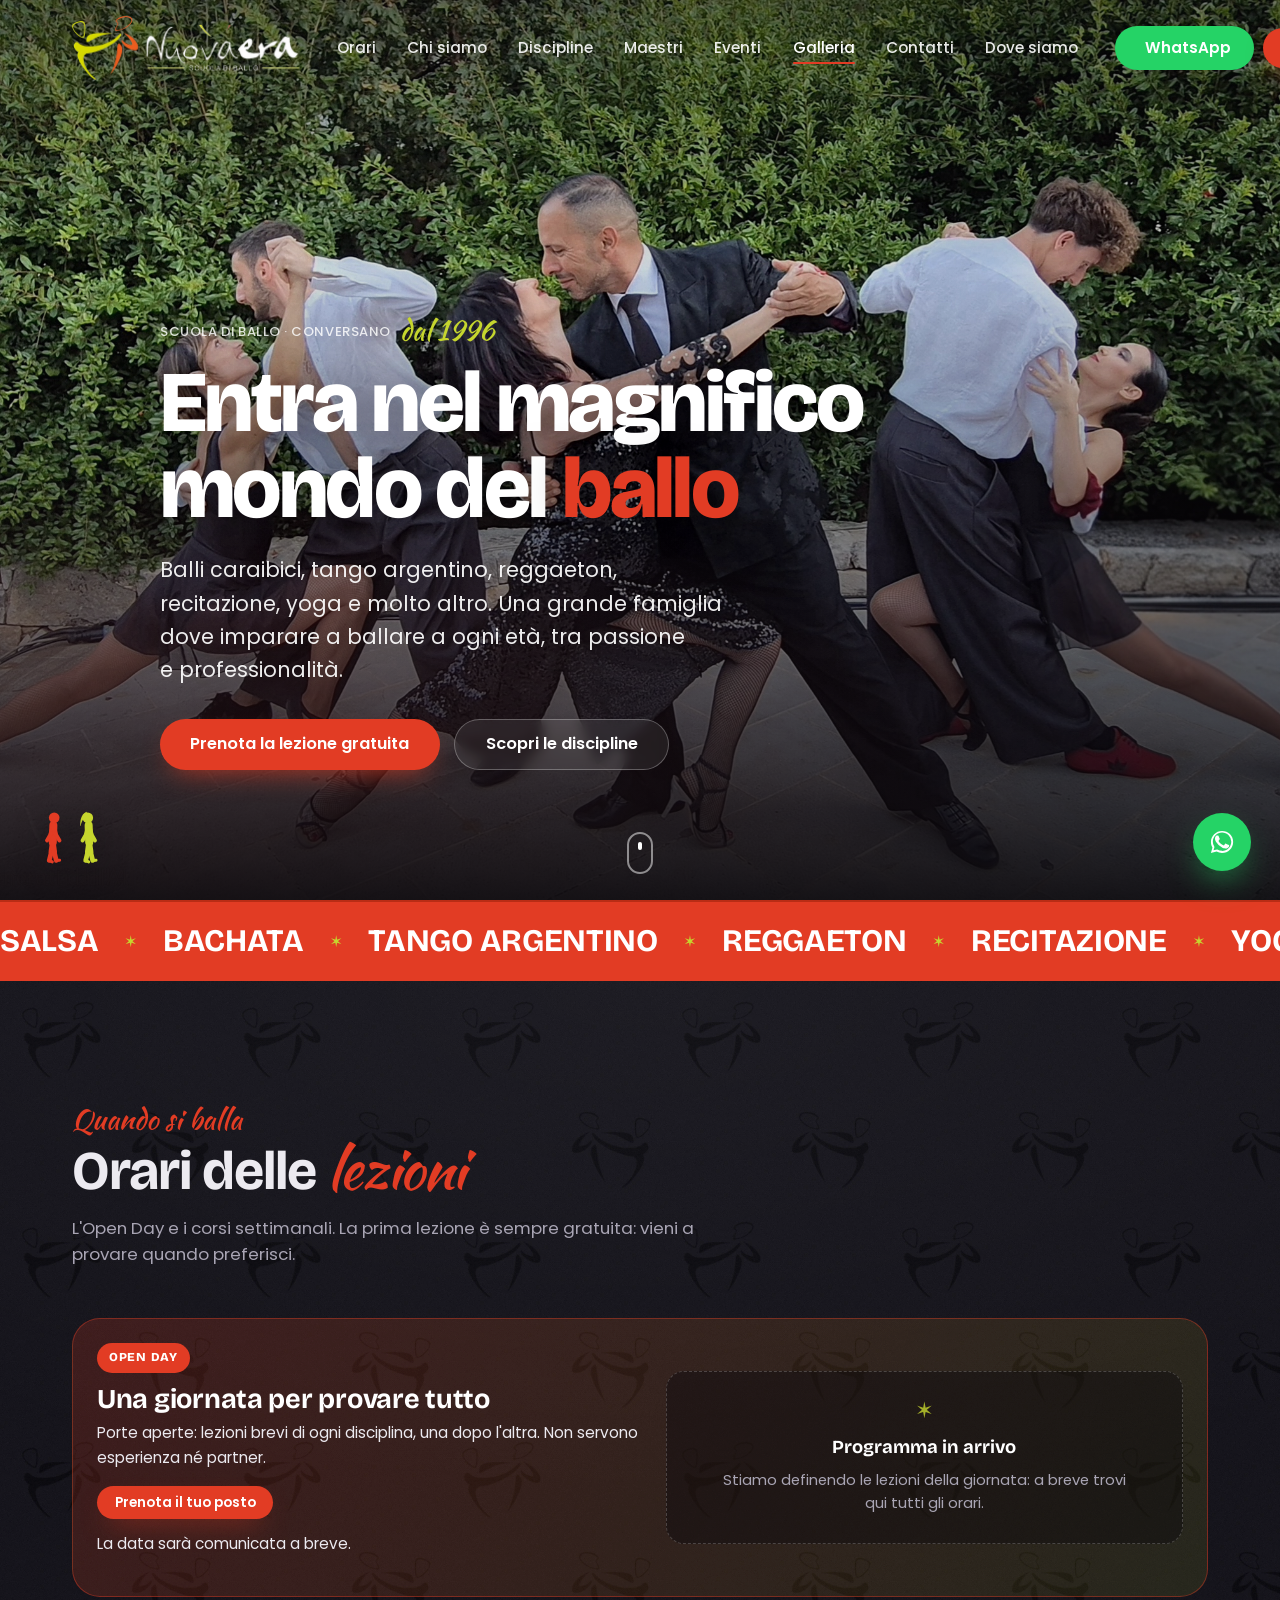
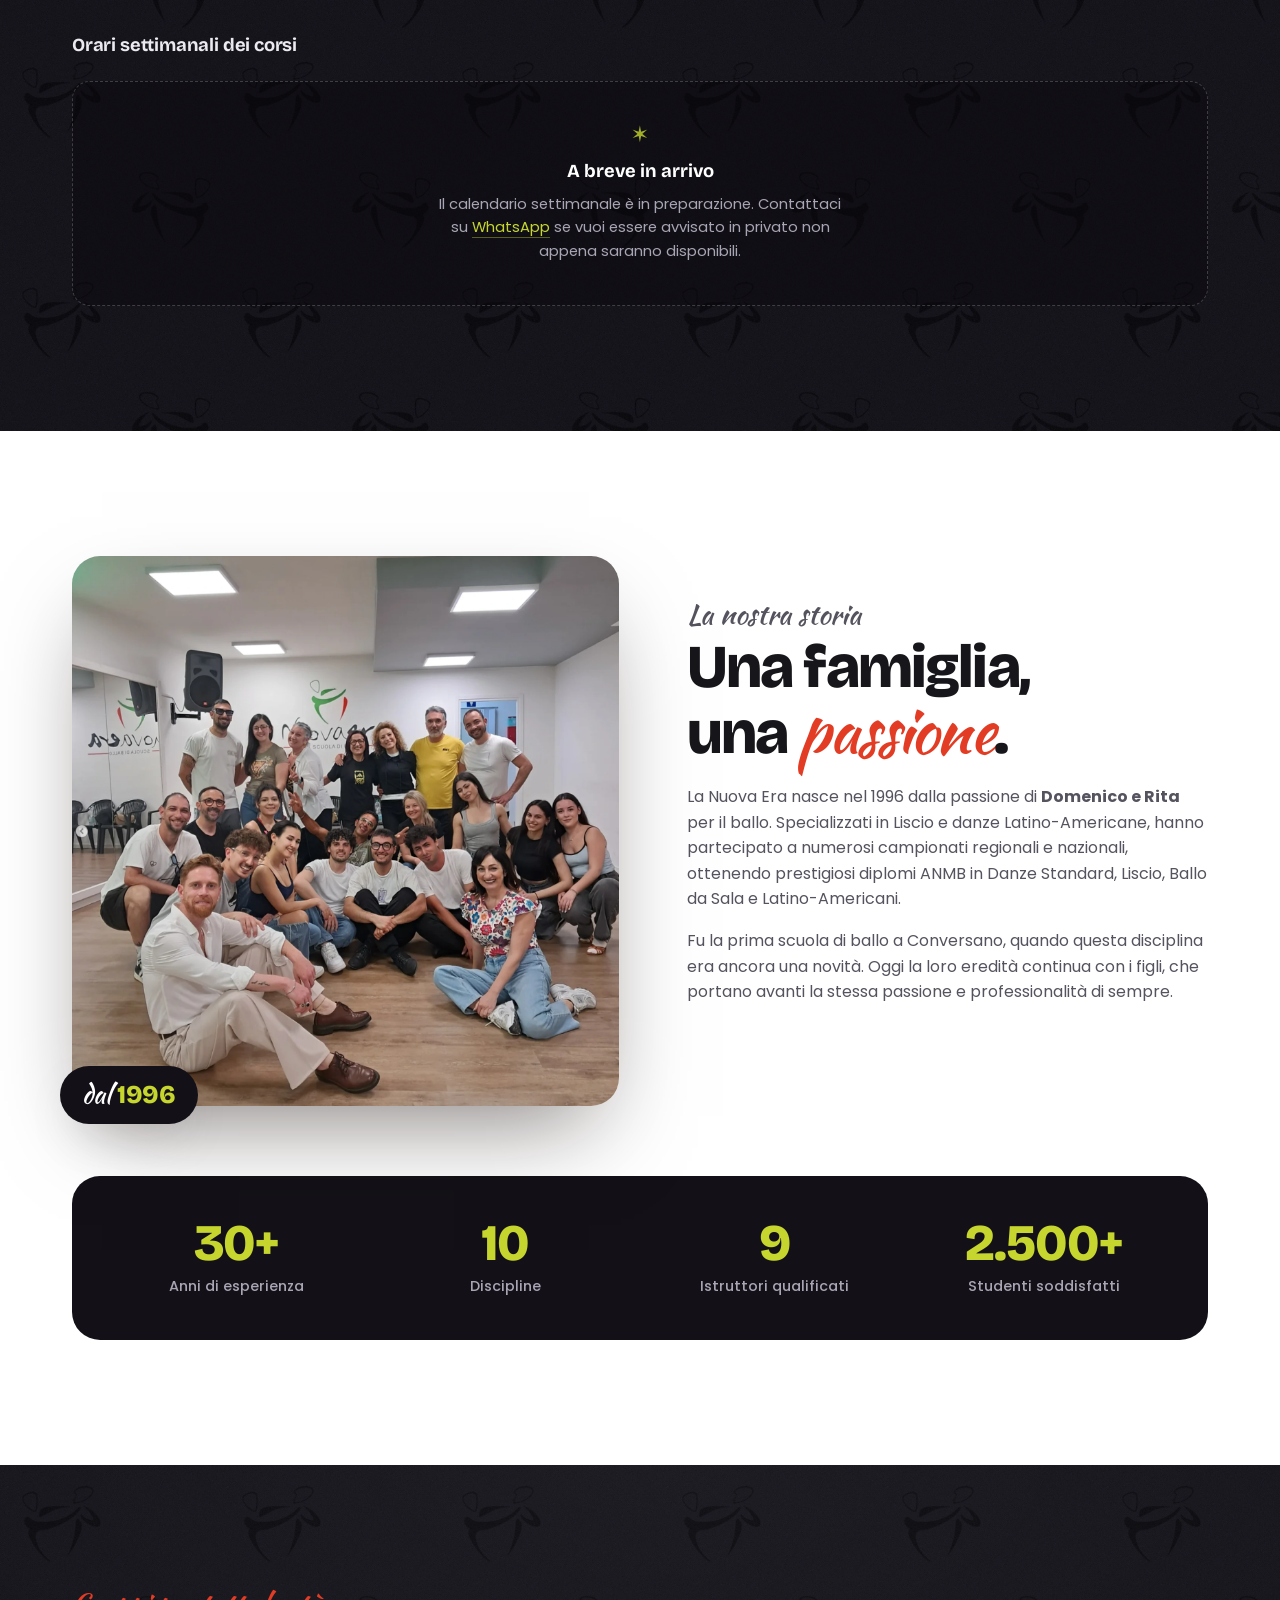
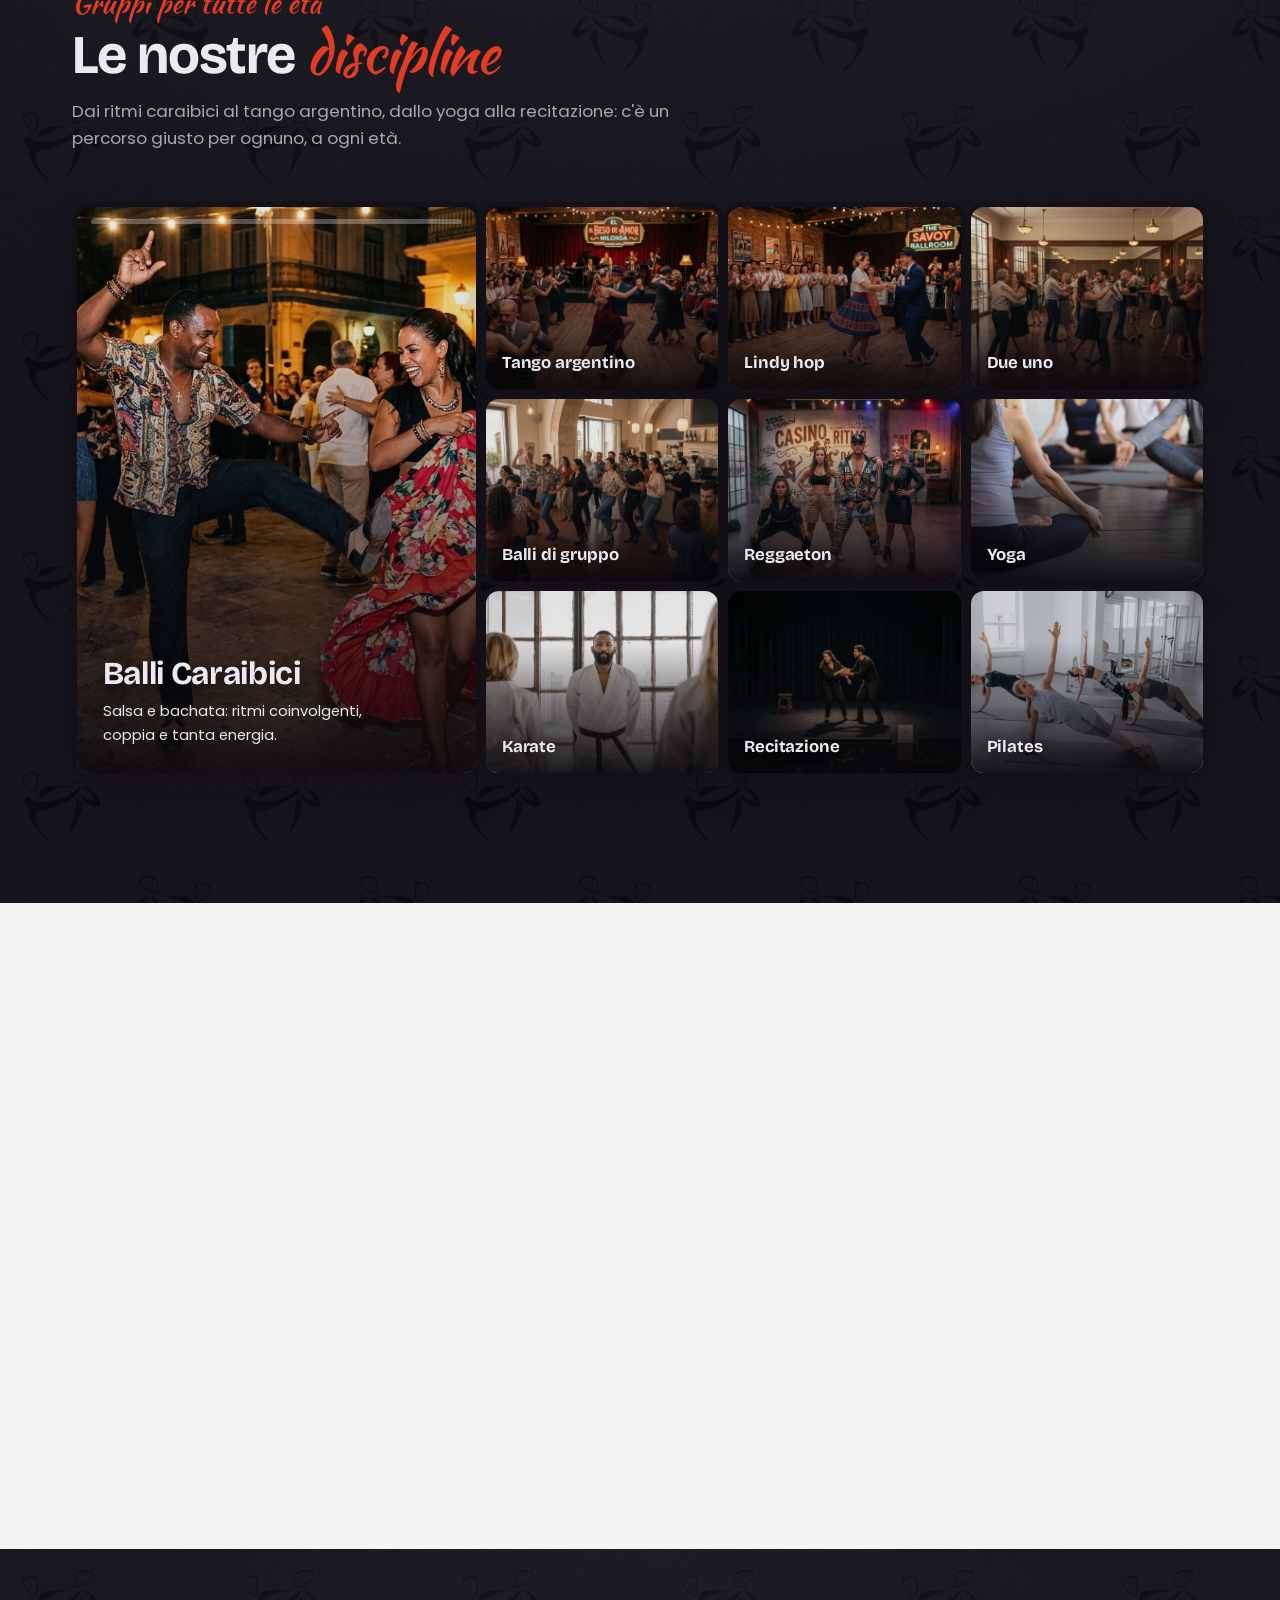
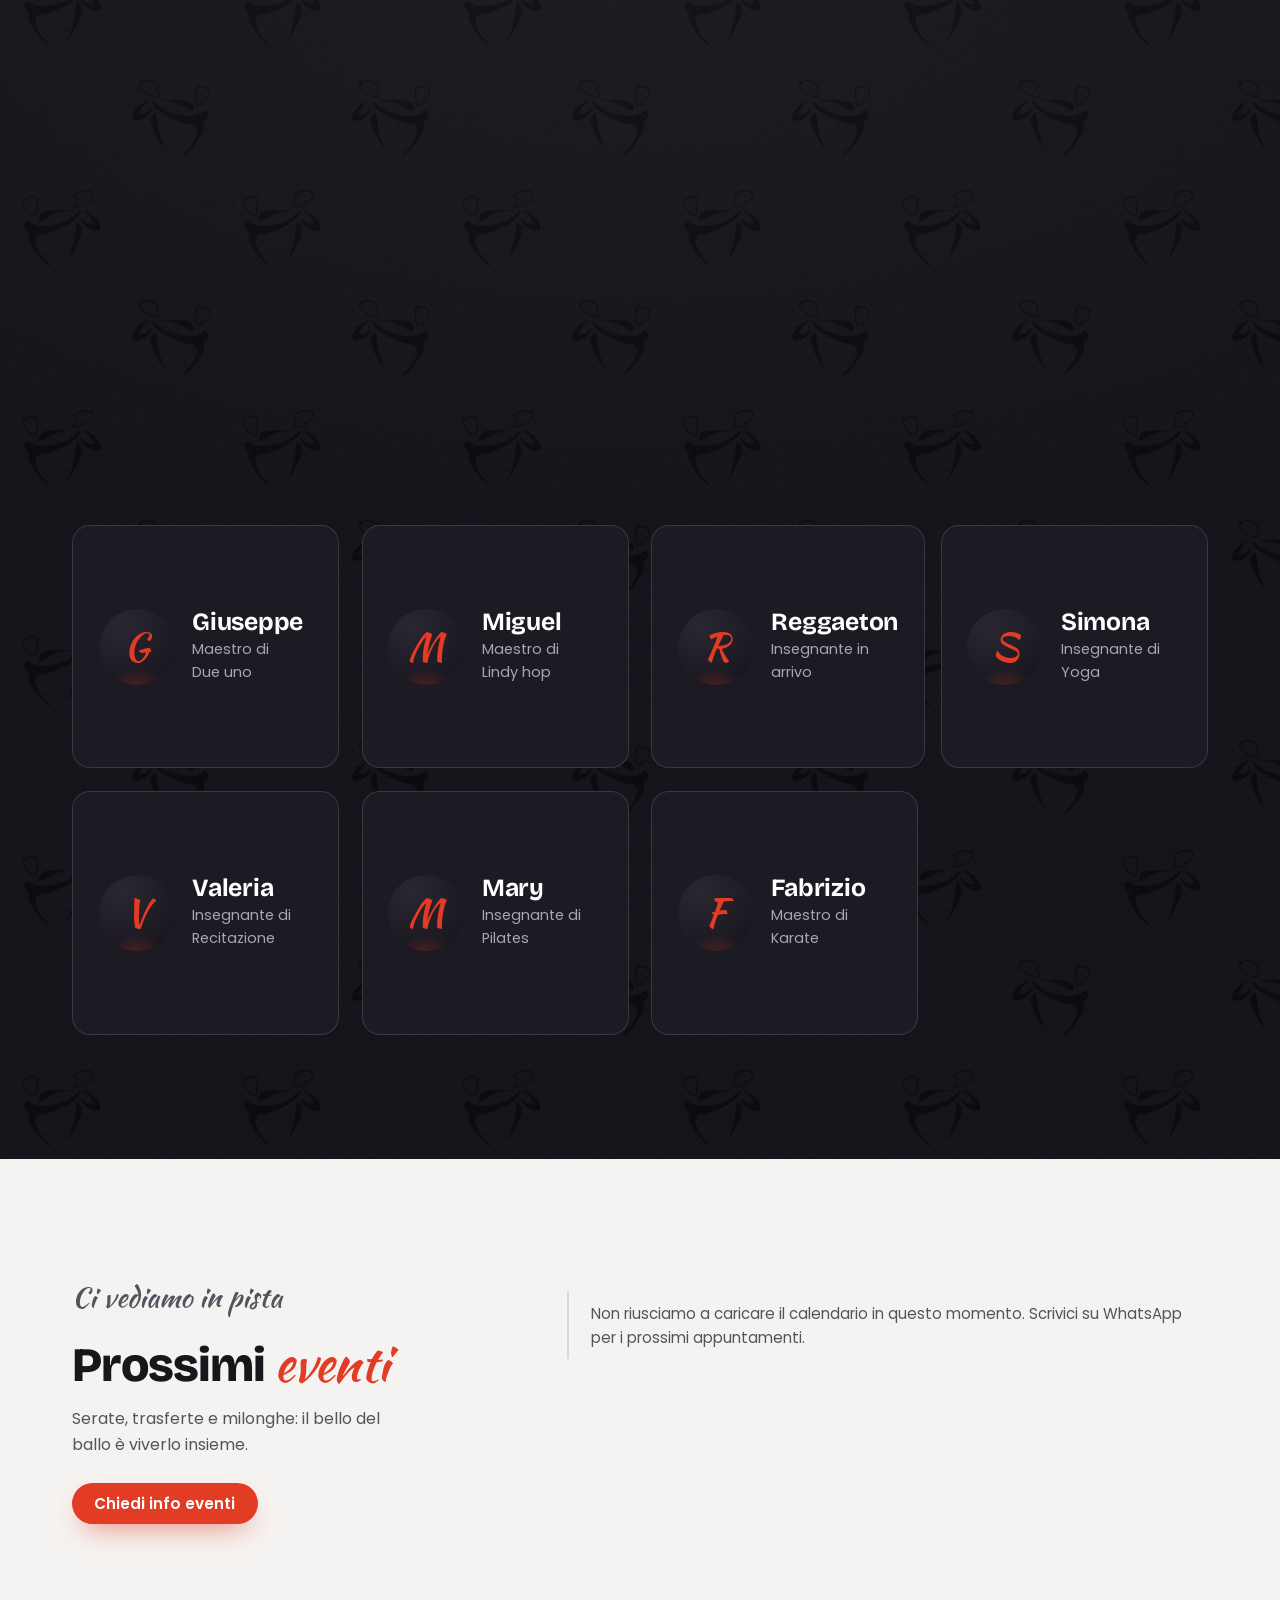
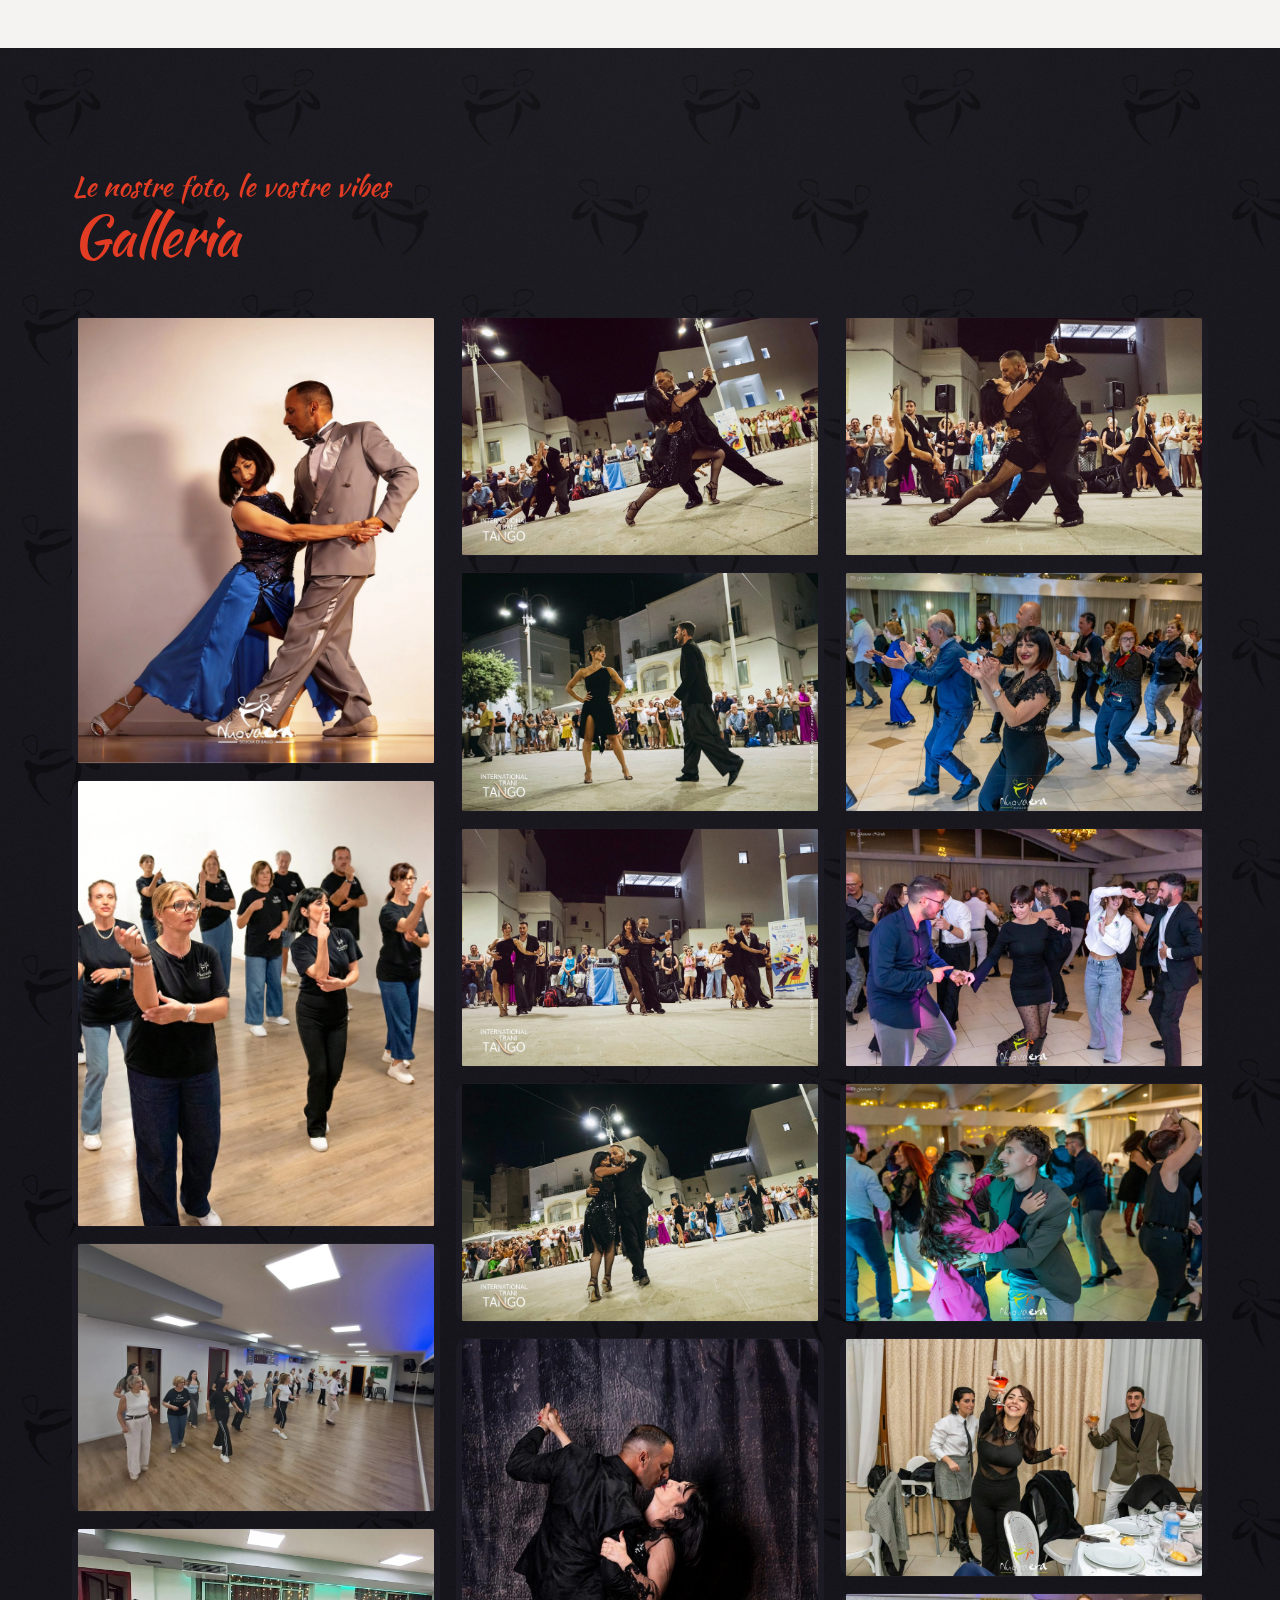
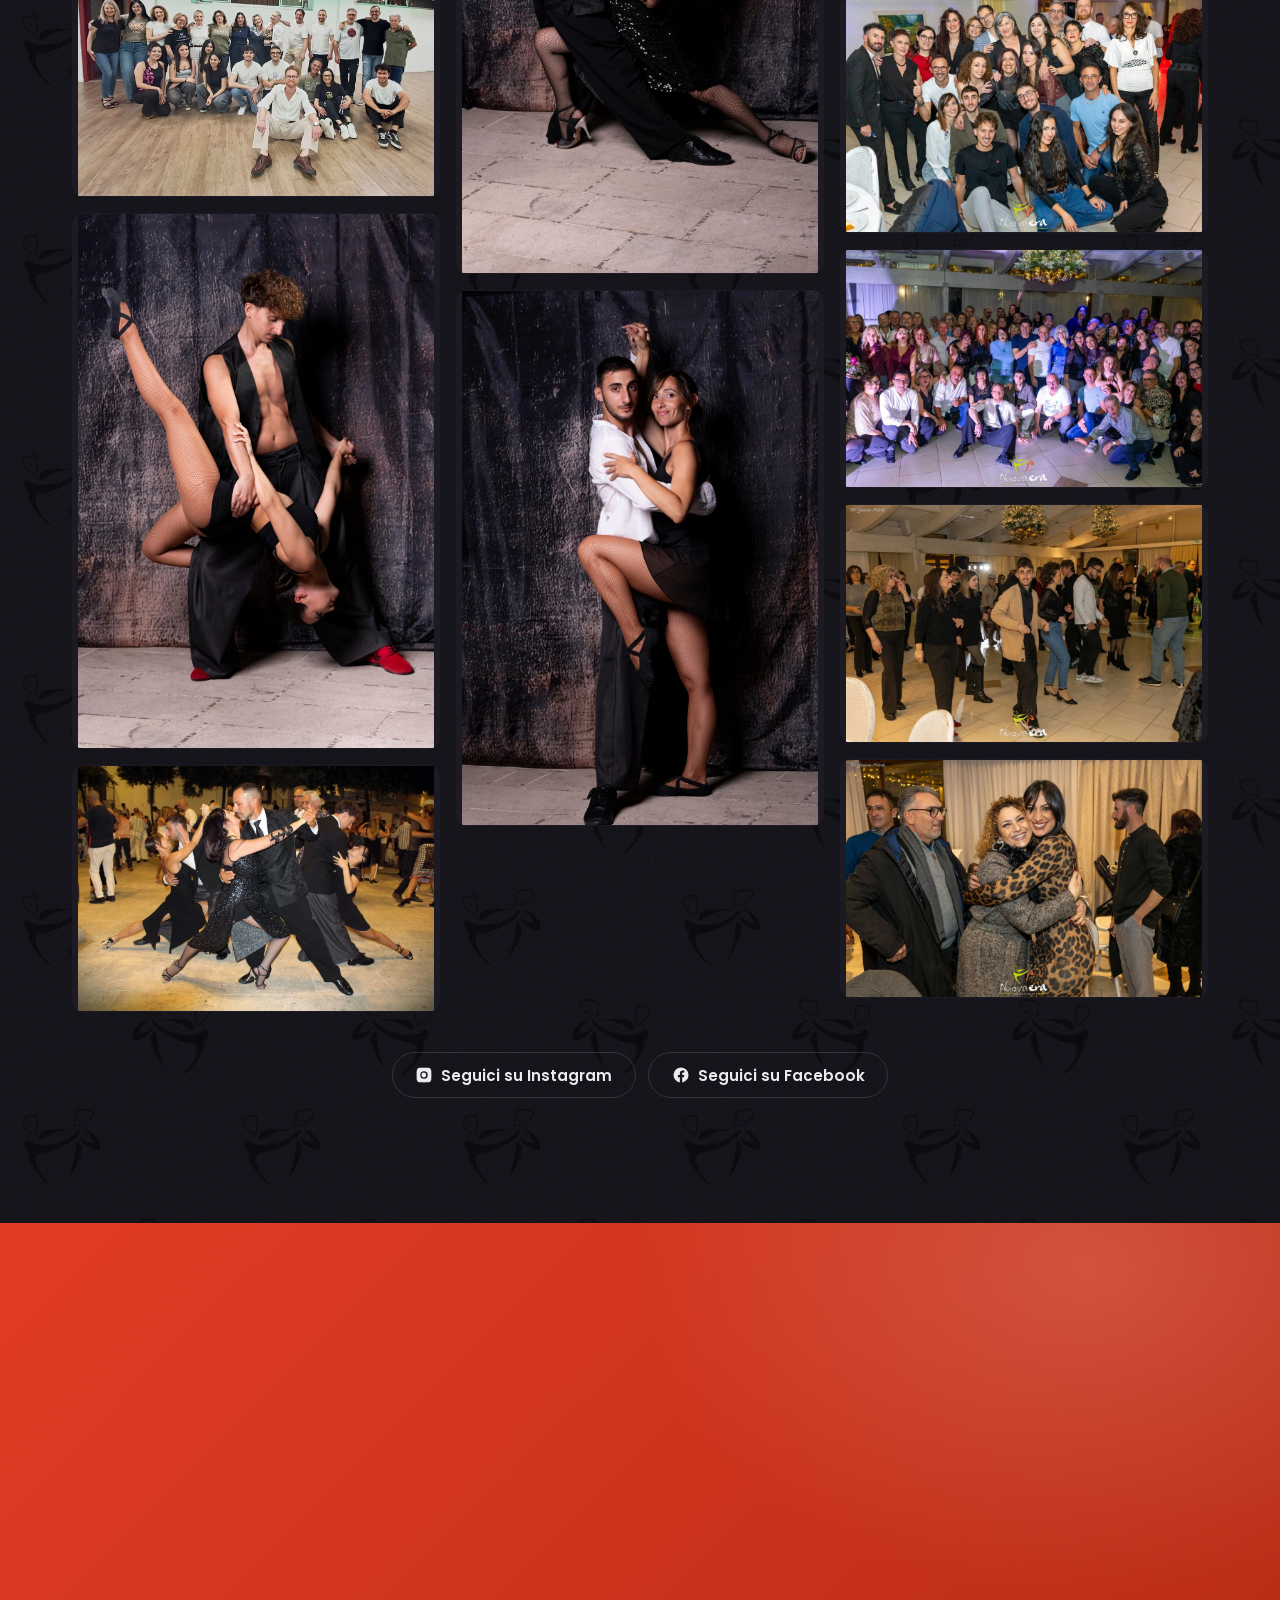
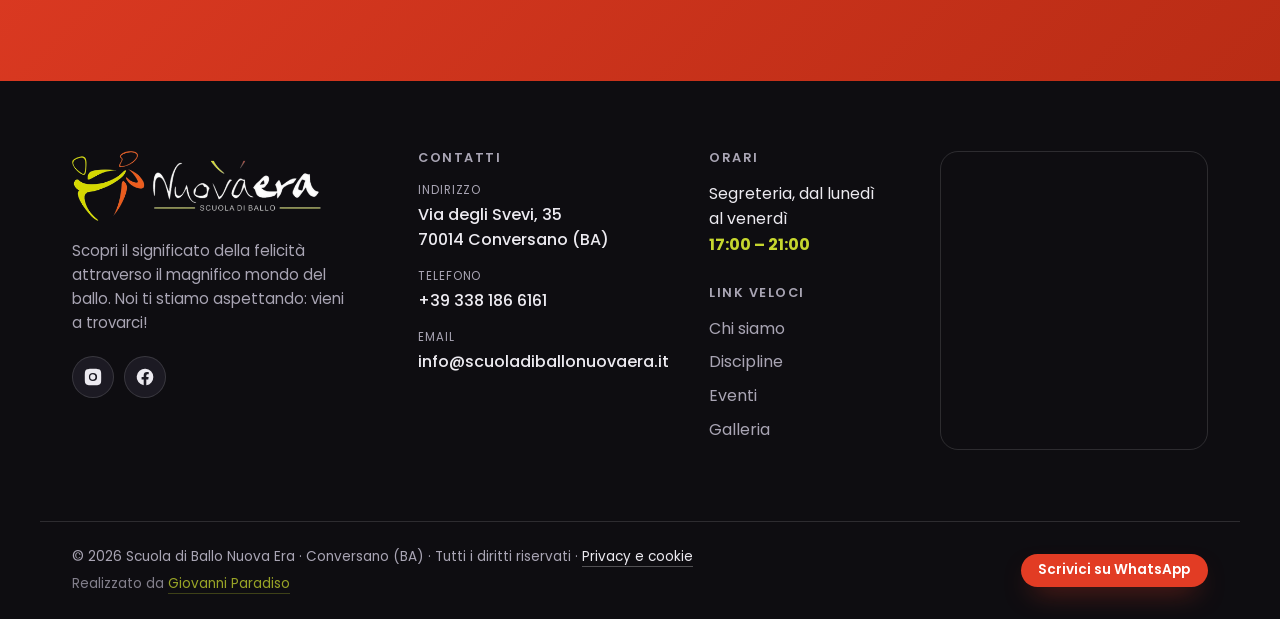
==== index.html @ 9497dac3 "Piede riorganizzato e correzioni dalla revisione dell'informativa Piede: "Privacy e cookie" sale sul" ====
<!DOCTYPE html>
<html lang="it">
<head>
<meta charset="UTF-8">
<meta name="viewport" content="width=device-width, initial-scale=1.0">
<!-- Cookiebot: DEVE restare il primo script della pagina. Con blockingmode="auto"
     intercetta gli altri script prima che partano, quindi se lo si sposta piu' in
     basso quelli sopra sfuggono al consenso. -->
<script id="Cookiebot" src="https://consent.cookiebot.com/uc.js" data-cbid="37f9237b-da3d-4e2b-9f1a-f76866b8e7bd" data-blockingmode="auto" data-culture="IT" type="text/javascript"></script>

<title>Nuova Era · Scuola di Ballo a Conversano dal 1996</title>
<meta name="description" content="Scuola di Ballo Nuova Era a Conversano (BA). Dal 1996: balli caraibici, tango argentino, reggaeton, recitazione, yoga, pilates, due uno e karate. Corsi per tutte le età. Prima lezione gratuita.">
<meta name="theme-color" content="#131117">
<link rel="canonical" href="https://scuoladiballonuovaera.it/">

<meta property="og:type" content="website">
<meta property="og:locale" content="it_IT">
<meta property="og:site_name" content="Scuola di Ballo Nuova Era">
<meta property="og:url" content="https://scuoladiballonuovaera.it/">
<meta property="og:title" content="Nuova Era · Scuola di Ballo a Conversano dal 1996">
<meta property="og:description" content="Entra nel magnifico mondo del ballo. Balli caraibici, tango argentino, reggaeton e molto altro a Conversano.">
<meta property="og:image" content="https://scuoladiballonuovaera.it/assets/img/og-cover.jpg">
<meta property="og:image:width" content="1200">
<meta property="og:image:height" content="630">
<meta name="twitter:card" content="summary_large_image">

<link rel="icon" href="assets/img/favicon.png" type="image/png">

<link rel="preconnect" href="https://fonts.googleapis.com">
<link rel="preconnect" href="https://fonts.gstatic.com" crossorigin>
<link href="https://fonts.googleapis.com/css2?family=Bricolage+Grotesque:opsz,wght@12..96,500;12..96,600;12..96,700;12..96,800&family=Poppins:wght@400;500;600&family=Kaushan+Script&display=swap" rel="stylesheet">

<!-- Google Analytics (gtag.js) - misurazione delle visite.
     I due script hanno type="text/plain" e data-cookieconsent="statistics":
     cosi' il browser NON li esegue. Sara' Cookiebot a riattivarli, nell'ordine,
     solo dopo che il visitatore ha accettato le statistiche. Togliendo quegli
     attributi Analytics partirebbe subito, cioe' senza consenso: non farlo. -->
<script type="text/plain" data-cookieconsent="statistics" async src="https://www.googletagmanager.com/gtag/js?id=G-DERJRN6WNC"></script>
<script type="text/plain" data-cookieconsent="statistics">
  window.dataLayer = window.dataLayer || [];
  function gtag(){dataLayer.push(arguments);}
  gtag('js', new Date());
  gtag('config', 'G-DERJRN6WNC');
</script>

<link rel="stylesheet" href="css/style.css?v=78">

<!-- Dati struttrati: aiutano Google a mostrare indirizzo, telefono e mappa nelle ricerche locali -->
<script type="application/ld+json">
{
  "@context": "https://schema.org",
  "@type": ["LocalBusiness", "SportsActivityLocation"],
  "name": "Scuola di Ballo Nuova Era",
  "description": "Scuola di ballo a Conversano (BA) dal 1996: balli caraibici, tango argentino, reggaeton, recitazione, yoga, pilates, due uno e karate.",
  "url": "https://scuoladiballonuovaera.it/",
  "logo": "https://scuoladiballonuovaera.it/assets/img/logo-horizontal.png",
  "image": "https://scuoladiballonuovaera.it/assets/img/og-cover.jpg",
  "telephone": "+39 338 186 6161",
  "email": "info@scuoladiballonuovaera.it",
  "foundingDate": "1996",
  "address": {
    "@type": "PostalAddress",
    "streetAddress": "Via degli Svevi, 35",
    "addressLocality": "Conversano",
    "addressRegion": "BA",
    "postalCode": "70014",
    "addressCountry": "IT"
  },
  "geo": {
    "@type": "GeoCoordinates",
    "latitude": 40.9708951,
    "longitude": 17.1135202
  },
  "sameAs": [
    "https://www.instagram.com/_nuova.era_/",
    "https://www.facebook.com/NUOVAERACONVERSANO/"
  ]
}
</script>
</head>
<body>

<a class="skip-link" href="#chi-siamo">Vai al contenuto</a>

<!-- ============ HEADER ============ -->
<header class="site-header" id="siteHeader">
  <div class="wrap header-inner">
    <a href="#home" class="brand" aria-label="Nuova Era, home">
      <img src="assets/img/logo-horizontal.png" alt="Nuova Era Scuola di Ballo" class="brand-logo" width="926" height="260">
    </a>

    <nav class="nav" id="primaryNav" aria-label="Navigazione principale">
      <a href="#orari">Orari</a>
      <a href="#chi-siamo">Chi siamo</a>
      <a href="#discipline">Discipline</a>
      <a href="#maestri">Maestri</a>
      <a href="#eventi">Eventi</a>
      <a href="#galleria">Galleria</a>
      <a href="#contatti">Contatti</a>
      <a href="#dove-siamo">Dove siamo</a>
    </nav>

    <div class="header-cta">
      <a class="btn btn-wa" href="https://wa.me/393381866161?text=Ciao!%20Vorrei%20informazioni%20sui%20corsi%20di%20ballo." target="_blank" rel="noopener">
        <svg viewBox="0 0 24 24" width="18" height="18" aria-hidden="true" fill="currentColor"><path d="M17.5 14.4c-.3-.15-1.77-.87-2.04-.97-.27-.1-.47-.15-.67.15-.2.3-.77.96-.94 1.16-.17.2-.35.22-.65.07-.3-.15-1.26-.46-2.4-1.48-.89-.79-1.49-1.77-1.66-2.07-.17-.3-.02-.46.13-.61.14-.14.3-.35.45-.53.15-.18.2-.3.3-.5.1-.2.05-.38-.02-.53-.08-.15-.67-1.61-.92-2.21-.24-.58-.49-.5-.67-.51-.17-.01-.37-.01-.57-.01-.2 0-.53.07-.8.38-.27.3-1.05 1.02-1.05 2.49 0 1.47 1.07 2.89 1.22 3.09.15.2 2.11 3.22 5.1 4.51.71.31 1.27.49 1.71.63.72.23 1.37.2 1.89.12.58-.09 1.77-.72 2.02-1.42.25-.7.25-1.29.17-1.42-.07-.13-.27-.2-.57-.35z"/><path d="M12.04 2.5C6.79 2.5 2.53 6.76 2.53 12c0 1.68.44 3.32 1.28 4.77L2.5 21.5l4.86-1.27a9.46 9.46 0 0 0 4.68 1.19h.01c5.24 0 9.5-4.26 9.5-9.5 0-2.54-.99-4.92-2.78-6.72A9.43 9.43 0 0 0 12.04 2.5zm0 17.1h-.01a7.9 7.9 0 0 1-4.02-1.1l-.29-.17-2.98.78.8-2.9-.19-.3a7.87 7.87 0 0 1-1.21-4.21c0-4.36 3.55-7.9 7.91-7.9 2.11 0 4.1.82 5.59 2.32a7.85 7.85 0 0 1 2.31 5.59c0 4.36-3.55 7.9-7.91 7.9z"/></svg>
        WhatsApp
      </a>
      <a class="btn btn-primary header-book" href="https://wa.me/393381866161?text=Ciao%21%20Vorrei%20prenotare%20una%20lezione%20di%20prova." target="_blank" rel="noopener">Lezione di prova</a>
    </div>

    <button class="nav-toggle" id="navToggle" aria-label="Apri il menu" aria-expanded="false" aria-controls="primaryNav">
      <span></span><span></span><span></span>
    </button>
  </div>
</header>
<div class="nav-velo" id="navVelo" aria-hidden="true"></div>

<!-- ============ HERO (invariato) ============ -->
<section class="hero" id="home">
  <div class="hero-media">
    <!-- Hero: una sola foto per ora. Aggiungere altre <img class="hero-slide"> qui per riattivare lo scorrimento. -->
    <img class="hero-slide is-active" src="assets/img/hero.webp"
         srcset="assets/img/hero-1400.webp 1400w, assets/img/hero.webp 2542w, assets/img/hero-3200.webp 3177w"
         sizes="(max-width: 800px) 100vw, (max-aspect-ratio: 2542/1416) 180vh, 100vw"
         alt="Coppie di tango argentino in posa durante uno spettacolo all'aperto"
         fetchpriority="high" width="2542" height="1416">
    <div class="hero-scrim"></div>
  </div>

  <div class="wrap hero-content">
    <p class="hero-eyebrow reveal">Scuola di Ballo · Conversano <span class="since">dal 1996</span></p>
    <h1 class="hero-title reveal">Entra nel magnifico<br>mondo del <em>ballo</em></h1>
    <p class="hero-lead reveal">Balli caraibici, tango argentino, reggaeton, recitazione, yoga e molto altro. Una grande famiglia dove imparare a ballare a ogni età, tra passione e professionalità.</p>
    <div class="hero-actions reveal">
      <a class="btn btn-primary btn-lg" href="https://wa.me/393381866161?text=Ciao%21%20Vorrei%20prenotare%20la%20prima%20lezione%20gratuita." target="_blank" rel="noopener">Prenota la lezione gratuita</a>
      <a class="btn btn-ghost btn-lg" href="#discipline">Scopri le discipline</a>
    </div>
  </div>

  <a href="#chi-siamo" class="hero-scroll" aria-label="Scorri verso il basso"><span></span></a>
</section>

<!-- ============ MARQUEE ============ -->
<div class="marquee" aria-hidden="true">
  <div class="marquee-track">
    <span>Salsa</span><i>✶</i><span>Bachata</span><i>✶</i><span>Tango argentino</span><i>✶</i><span>Reggaeton</span><i>✶</i><span>Recitazione</span><i>✶</i><span>Yoga</span><i>✶</i><span>Pilates</span><i>✶</i><span>Due uno</span><i>✶</i><span>Karate</span><i>✶</i>
    <span>Salsa</span><i>✶</i><span>Bachata</span><i>✶</i><span>Tango argentino</span><i>✶</i><span>Reggaeton</span><i>✶</i><span>Recitazione</span><i>✶</i><span>Yoga</span><i>✶</i><span>Pilates</span><i>✶</i><span>Due uno</span><i>✶</i><span>Karate</span><i>✶</i>
    <span>Salsa</span><i>✶</i><span>Bachata</span><i>✶</i><span>Tango argentino</span><i>✶</i><span>Reggaeton</span><i>✶</i><span>Recitazione</span><i>✶</i><span>Yoga</span><i>✶</i><span>Pilates</span><i>✶</i><span>Due uno</span><i>✶</i><span>Karate</span><i>✶</i>
    <span>Salsa</span><i>✶</i><span>Bachata</span><i>✶</i><span>Tango argentino</span><i>✶</i><span>Reggaeton</span><i>✶</i><span>Recitazione</span><i>✶</i><span>Yoga</span><i>✶</i><span>Pilates</span><i>✶</i><span>Due uno</span><i>✶</i><span>Karate</span><i>✶</i>
  </div>
</div>

<!-- ============ ORARI ============ -->
<section class="section orari dark" id="orari">
  <div class="wrap">
    <header class="section-head reveal">
      <p class="kicker">Quando si balla</p>
      <h2>Orari delle <span class="script">lezioni</span></h2>
      <p class="section-sub">L'Open Day e i corsi settimanali. La prima lezione è sempre gratuita: vieni a provare quando preferisci.</p>
    </header>

    <div class="openday reveal">
      <div class="openday-testo">
        <span class="openday-tag">Open Day</span>
        <h3>Una giornata per provare tutto</h3>
        <p>Porte aperte: lezioni brevi di ogni disciplina, una dopo l'altra. Non servono esperienza né partner.</p>
        <a class="btn btn-primary btn-sm" href="https://wa.me/393381866161?text=Ciao%21%20Vorrei%20prenotare%20un%20posto%20per%20l%27Open%20Day." target="_blank" rel="noopener">Prenota il tuo posto</a>
        <p class="openday-nota">La data sarà comunicata a breve.</p>
      </div>
      <div class="attesa" id="openDayAttesa">
        <span class="attesa-ico" aria-hidden="true">✶</span>
        <p class="attesa-tit">Programma in arrivo</p>
        <p class="attesa-txt">Stiamo definendo le lezioni della giornata: a breve trovi qui tutti gli orari.</p>
      </div>
    </div>

    <h3 class="orari-sub reveal">Orari settimanali dei corsi</h3>
    <div class="attesa attesa--settimana reveal" id="orariAttesa">
      <span class="attesa-ico" aria-hidden="true">✶</span>
      <p class="attesa-tit">A breve in arrivo</p>
      <p class="attesa-txt">Il calendario settimanale è in preparazione. Contattaci su <a href="https://wa.me/393381866161?text=Ciao%21%20Vorrei%20essere%20avvisato%20quando%20saranno%20disponibili%20gli%20orari%20delle%20lezioni." target="_blank" rel="noopener">WhatsApp</a> se vuoi essere avvisato in privato non appena saranno disponibili.</p>
    </div>
  </div>
</section>

<!-- ============ STORIA ============ -->
<section class="section storia" id="chi-siamo">
  <div class="wrap storia-grid">
    <div class="storia-photo reveal">
      <img src="assets/img/famiglia.webp" alt="Gli allievi e i maestri della Scuola di Ballo Nuova Era riuniti in sala" loading="lazy" width="1592" height="1600">
      <span class="storia-since">dal <b>1996</b></span>
    </div>

    <div class="storia-text">
      <p class="kicker reveal">La nostra storia</p>
      <h2 class="storia-title reveal">Una famiglia,<br>una <span class="script">passione</span>.</h2>
      <p class="reveal">La Nuova Era nasce nel 1996 dalla passione di <strong>Domenico e Rita</strong> per il ballo. Specializzati in Liscio e danze Latino-Americane, hanno partecipato a numerosi campionati regionali e nazionali, ottenendo prestigiosi diplomi ANMB in Danze Standard, Liscio, Ballo da Sala e Latino-Americani.</p>
      <p class="reveal">Fu la prima scuola di ballo a Conversano, quando questa disciplina era ancora una novità. Oggi la loro eredità continua con i figli, che portano avanti la stessa passione e professionalità di sempre.</p>
      <a class="btn btn-outline reveal" href="#discipline">Scopri le discipline</a>
    </div>
  </div>

  <div class="wrap">
    <div class="stats-band reveal">
      <div class="stat"><span class="stat-num" data-count="30" data-suffix="+">30+</span><span class="stat-lbl">Anni di esperienza</span></div>
      <div class="stat"><span class="stat-num" data-count="10">10</span><span class="stat-lbl">Discipline</span></div>
      <div class="stat"><span class="stat-num" data-count="9">9</span><span class="stat-lbl">Istruttori qualificati</span></div>
      <div class="stat"><span class="stat-num" data-count="2500" data-suffix="+">2500+</span><span class="stat-lbl">Studenti soddisfatti</span></div>
    </div>
  </div>
</section>

<!-- ============ DISCIPLINE (mosaico) ============ -->
<section class="section discipline dark" id="discipline">
  <div class="wrap">
    <header class="section-head reveal">
      <p class="kicker">Gruppi per tutte le età</p>
      <h2>Le nostre <span class="script">discipline</span></h2>
      <p class="section-sub">Dai ritmi caraibici al tango argentino, dallo yoga alla recitazione: c'è un percorso giusto per ognuno, a ogni età.</p>
    </header>

    <div class="accordion" id="accordion">
      <article class="tile pos0" tabindex="0" aria-label="Balli Caraibici">
        <img src="assets/img/salsa.webp" alt="Coppia che balla la salsa cubana in una piazza illuminata" loading="lazy">
        <div class="tile-bar" aria-hidden="true"><span></span></div>
        <div class="tile-content"><h3 class="tile-title">Balli Caraibici</h3><p class="tile-desc">Salsa e bachata: ritmi coinvolgenti, coppia e tanta energia.</p></div>
      </article>
      <article class="tile pos1" tabindex="0" aria-label="Tango argentino">
        <img src="assets/img/tango.webp" alt="Coppia di tango durante una milonga con orchestra dal vivo" loading="lazy">
        <div class="tile-bar" aria-hidden="true"><span></span></div>
        <div class="tile-content"><h3 class="tile-title">Tango argentino</h3><p class="tile-desc">L'abbraccio, la camminata, l'intensità: eleganza argentina.</p></div>
      </article>
      <article class="tile pos2" tabindex="0" aria-label="Balli di gruppo">
        <img src="assets/img/balli-di-gruppo.webp" alt="Gruppo di allievi che balla insieme in sala" loading="lazy">
        <div class="tile-bar" aria-hidden="true"><span></span></div>
        <div class="tile-content"><h3 class="tile-title">Balli di gruppo</h3><p class="tile-desc">Si balla tutti insieme: coreografie semplici e tanto divertimento.</p></div>
      </article>
      <article class="tile pos3" tabindex="0" aria-label="Reggaeton">
        <img src="assets/img/reggaeton.webp" alt="Ballerini di reggaeton in posa davanti a un muro di murales" loading="lazy">
        <div class="tile-bar" aria-hidden="true"><span></span></div>
        <div class="tile-content"><h3 class="tile-title">Reggaeton</h3><p class="tile-desc">Ritmo urbano e grinta: coreografie moderne per sciogliersi.</p></div>
      </article>
      <article class="tile pos4" tabindex="0" aria-label="Lindy hop">
        <img src="assets/img/lindyhop.webp" alt="Ballerini di lindy hop in una sala da ballo anni Trenta" loading="lazy">
        <div class="tile-bar" aria-hidden="true"><span></span></div>
        <div class="tile-content"><h3 class="tile-title">Lindy hop</h3><p class="tile-desc">Swing anni '30: salti, ritmo e allegria contagiosa.</p></div>
      </article>
      <article class="tile pos5" tabindex="0" aria-label="Due uno">
        <img src="assets/img/dueuno.webp" alt="Coppie che ballano il due uno in sala" loading="lazy">
        <div class="tile-bar" aria-hidden="true"><span></span></div>
        <div class="tile-content"><h3 class="tile-title">Due uno</h3><p class="tile-desc">Il ballo tipico della tradizione, tutto da vivere in coppia.</p></div>
      </article>
      <article class="tile pos6" tabindex="0" aria-label="Yoga">
        <img src="assets/img/yoga.webp" alt="Lezione di yoga in posizione seduta" loading="lazy">
        <div class="tile-bar" aria-hidden="true"><span></span></div>
        <div class="tile-content"><h3 class="tile-title">Yoga</h3><p class="tile-desc">Respiro, equilibrio e flessibilità. Ritrova il tuo centro.</p></div>
      </article>
      <article class="tile pos7" tabindex="0" aria-label="Pilates">
        <img src="assets/img/pilates.webp" alt="Lezione di pilates sui tappetini" loading="lazy">
        <div class="tile-bar" aria-hidden="true"><span></span></div>
        <div class="tile-content"><h3 class="tile-title">Pilates</h3><p class="tile-desc">Forza, postura e controllo. Il corpo che ti sostiene.</p></div>
      </article>
      <article class="tile pos8" tabindex="0" aria-label="Recitazione">
        <img src="assets/img/recitazione.webp" alt="Due attori in scena su un palcoscenico" loading="lazy">
        <div class="tile-bar" aria-hidden="true"><span></span></div>
        <div class="tile-content"><h3 class="tile-title">Recitazione</h3><p class="tile-desc">Espressività e presenza scenica: dai voce al corpo e alle emozioni.</p></div>
      </article>
      <article class="tile pos9" tabindex="0" aria-label="Karate">
        <img src="assets/img/karate.webp" alt="Maestro di karate davanti a due allievi in palestra" loading="lazy">
        <div class="tile-bar" aria-hidden="true"><span></span></div>
        <div class="tile-content"><h3 class="tile-title">Karate</h3><p class="tile-desc">Disciplina, rispetto e controllo del corpo: l'arte marziale per tutte le età.</p></div>
      </article>
    </div>
  </div>
</section>

<!-- ============ PERCHÉ NOI ============ -->
<section class="section perche" id="perche">
  <div class="wrap perche-grid">
    <div class="perche-head reveal">
      <p class="kicker">Perché sceglierci</p>
      <h2>Non una scuola.<br>Una <span class="script">famiglia</span>.</h2>
      <p>Da trent'anni accogliamo chiunque voglia imparare a ballare, con l'attenzione e il calore di sempre.</p>
    </div>
    <ol class="perche-list">
      <li class="reveal"><span class="pl-num">01</span><div><h3>Approccio personalizzato</h3><p>Lezioni su misura per ogni livello: ognuno riceve l'attenzione giusta per crescere e divertirsi.</p></div></li>
      <li class="reveal"><span class="pl-num">02</span><div><h3>Atmosfera inclusiva</h3><p>Un luogo dove tutti sono benvenuti e possono esprimersi liberamente, senza giudizio.</p></div></li>
      <li class="reveal"><span class="pl-num">03</span><div><h3>Esperienza e professionalità</h3><p>Insegnanti qualificati e appassionati, con trent'anni di esperienza alle spalle.</p></div></li>
    </ol>
  </div>
</section>

<!-- ============ MAESTRI ============ -->
<section class="section maestri dark" id="maestri">
  <div class="wrap">
    <header class="section-head reveal">
      <p class="kicker">Il nostro personale</p>
      <h2>I <span class="script">maestri</span></h2>
      <p class="section-sub">Il cuore della Nuova Era: chi ti prende per mano e ti insegna a ballare.</p>
    </header>

    <!-- Foto dei maestri da inserire: sostituire i placeholder data-initials con le foto reali -->
    <div class="team-grid">
      <article class="team-card reveal has-photo" tabindex="0">
        <div class="team-inner">
          <div class="team-face team-front">
            <div class="team-photo" data-initials="R"></div>
            <div class="team-info"><h3>Rita</h3><p>Co-fondatrice · Liscio, Tango argentino e Balli di Gruppo</p></div>
          </div>
          <div class="team-face team-back">
            <img src="assets/img/maestri/rita.webp" alt="Rita" loading="lazy" width="900" height="600">
            <span class="team-back-name">Rita</span>
          </div>
        </div>
      </article>
      <article class="team-card reveal has-photo" tabindex="0">
        <div class="team-inner">
          <div class="team-face team-front">
            <div class="team-photo" data-initials="V"></div>
            <div class="team-info"><h3>Vito</h3><p>Co-proprietario · porta avanti la scuola di famiglia</p></div>
          </div>
          <div class="team-face team-back">
            <img src="assets/img/maestri/vito.webp" alt="Vito" loading="lazy" width="900" height="600">
            <span class="team-back-name">Vito</span>
          </div>
        </div>
      </article>
      <article class="team-card reveal has-photo" tabindex="0">
        <div class="team-inner">
          <div class="team-face team-front">
            <div class="team-photo" data-initials="A"></div>
            <div class="team-info"><h3>Alejandro</h3><p>Maestro di Tango argentino dall'Argentina · coreografo di tango, milonga e valzer</p></div>
          </div>
          <div class="team-face team-back">
            <img src="assets/img/maestri/alejandro.webp" alt="Alejandro" loading="lazy" width="900" height="600">
            <span class="team-back-name">Alejandro</span>
          </div>
        </div>
      </article>
      <article class="team-card reveal has-photo" tabindex="0">
        <div class="team-inner">
          <div class="team-face team-front">
            <div class="team-photo" data-initials="N"></div>
            <div class="team-info"><h3>Nico</h3><p>Maestro di danze caraibiche · coreografo di caraibico e danza moderna</p></div>
          </div>
          <div class="team-face team-back">
            <img src="assets/img/maestri/nico.webp" alt="Nico" loading="lazy" width="900" height="600">
            <span class="team-back-name">Nico</span>
          </div>
        </div>
      </article>
      <article class="team-card reveal has-photo" tabindex="0">
        <div class="team-inner">
          <div class="team-face team-front">
            <div class="team-photo" data-initials="G"></div>
            <div class="team-info"><h3>Giuseppe</h3><p>Maestro di Due uno</p></div>
          </div>
          <div class="team-face team-back">
            <img src="assets/img/maestri/giuseppe.webp" alt="Giuseppe" loading="lazy" width="900" height="600">
            <span class="team-back-name">Giuseppe</span>
          </div>
        </div>
      </article>
      <article class="team-card reveal has-photo" tabindex="0">
        <div class="team-inner">
          <div class="team-face team-front">
            <div class="team-photo" data-initials="M"></div>
            <div class="team-info"><h3>Miguel</h3><p>Maestro di Lindy hop</p></div>
          </div>
          <div class="team-face team-back">
            <img src="assets/img/maestri/miguel.webp" alt="Miguel" loading="lazy" width="900" height="600">
            <span class="team-back-name">Miguel</span>
          </div>
        </div>
      </article>
      <article class="team-card reveal" tabindex="0">
        <div class="team-inner">
          <div class="team-face team-front">
            <div class="team-photo" data-initials="R"></div>
            <div class="team-info"><h3>Reggaeton</h3><p>Insegnante in arrivo</p></div>
          </div>
        </div>
      </article>
      <article class="team-card reveal has-photo" tabindex="0">
        <div class="team-inner">
          <div class="team-face team-front">
            <div class="team-photo" data-initials="S"></div>
            <div class="team-info"><h3>Simona</h3><p>Insegnante di Yoga</p></div>
          </div>
          <div class="team-face team-back">
            <img src="assets/img/maestri/simona.webp" alt="Simona" loading="lazy" width="900" height="600">
            <span class="team-back-name">Simona</span>
          </div>
        </div>
      </article>
      <article class="team-card reveal has-photo" tabindex="0">
        <div class="team-inner">
          <div class="team-face team-front">
            <div class="team-photo" data-initials="V"></div>
            <div class="team-info"><h3>Valeria</h3><p>Insegnante di Recitazione</p></div>
          </div>
          <div class="team-face team-back">
            <img src="assets/img/maestri/valeria.webp" alt="Valeria" loading="lazy" width="900" height="600">
            <span class="team-back-name">Valeria</span>
          </div>
        </div>
      </article>
      <article class="team-card reveal has-photo" tabindex="0">
        <div class="team-inner">
          <div class="team-face team-front">
            <div class="team-photo" data-initials="M"></div>
            <div class="team-info"><h3>Mary</h3><p>Insegnante di Pilates</p></div>
          </div>
          <div class="team-face team-back">
            <img src="assets/img/maestri/mary.webp" alt="Mary" loading="lazy" width="900" height="600">
            <span class="team-back-name">Mary</span>
          </div>
        </div>
      </article>
      <article class="team-card reveal has-photo" tabindex="0">
        <div class="team-inner">
          <div class="team-face team-front">
            <div class="team-photo" data-initials="F"></div>
            <div class="team-info"><h3>Fabrizio</h3><p>Maestro di Karate</p></div>
          </div>
          <div class="team-face team-back">
            <img src="assets/img/maestri/fabrizio.webp" alt="Fabrizio" loading="lazy" width="900" height="600">
            <span class="team-back-name">Fabrizio</span>
          </div>
        </div>
      </article>
    </div>
  </div>
</section>

<!-- ============ EVENTI ============ -->
<section class="section eventi" id="eventi">
  <div class="wrap eventi-grid">
    <div class="eventi-head reveal">
      <p class="kicker">Ci vediamo in pista</p>
      <h2>Prossimi <span class="script">eventi</span></h2>
      <p>Serate, trasferte e milonghe: il bello del ballo è viverlo insieme.</p>
      <a class="btn btn-primary" href="https://wa.me/393381866161?text=Ciao!%20Vorrei%20info%20sui%20prossimi%20eventi." target="_blank" rel="noopener">Chiedi info eventi</a>
    </div>

    <ul class="timeline" id="timeline"></ul>
  </div>
</section>

<!-- ============ GALLERIA ============ -->
<section class="section galleria dark" id="galleria">
  <div class="wrap">
    <header class="section-head reveal">
      <p class="kicker">Le nostre foto, le vostre vibes</p>
      <h2><span class="script">Galleria</span></h2>
    </header>

    <div class="gallery" id="gallery">
      <button class="gal-item reveal" data-full="assets/img/gal-1.webp"><img src="assets/img/gal-1.webp" alt="Coppia in una posa di tango alla Nuova Era" loading="lazy"></button>
      <button class="gal-item reveal" data-full="assets/img/gal-2.webp"><img src="assets/img/gal-2.webp" alt="Lezione di gruppo nella sala della scuola" loading="lazy"></button>
      <button class="gal-item reveal" data-full="assets/img/gal-3.webp"><img src="assets/img/gal-3.webp" alt="Ballo di gruppo nella sala della Nuova Era" loading="lazy"></button>
      <button class="gal-item reveal" data-full="assets/img/gal-4.webp"><img src="assets/img/gal-4.webp" alt="La grande famiglia della Nuova Era in sala" loading="lazy"></button>
      <button class="gal-item reveal" data-full="assets/img/gal-5.webp"><img src="assets/img/gal-5.webp" alt="Esibizione di danza, posa acrobatica" loading="lazy"></button>
      <button class="gal-item reveal" data-full="assets/img/gal-6.webp"><img src="assets/img/gal-6.webp" alt="Esibizione di tango della scuola in piazza" loading="lazy"></button>
      <button class="gal-item reveal" data-full="assets/img/gal-7.webp"><img src="assets/img/gal-7.webp" alt="Esibizione di tango argentino in piazza davanti al pubblico" loading="lazy"></button>
      <button class="gal-item reveal" data-full="assets/img/gal-8.webp"><img src="assets/img/gal-8.webp" alt="Ballerini di tango sulla pista durante una serata all'aperto" loading="lazy"></button>
      <button class="gal-item reveal" data-full="assets/img/gal-9.webp"><img src="assets/img/gal-9.webp" alt="Piu' coppie di tango danzano in piazza davanti agli spettatori" loading="lazy"></button>
      <button class="gal-item reveal" data-full="assets/img/gal-10.webp"><img src="assets/img/gal-10.webp" alt="Coppia di tango nell'abbraccio durante un'esibizione serale" loading="lazy"></button>
      <button class="gal-item reveal" data-full="assets/img/gal-11.webp"><img src="assets/img/gal-11.webp" alt="Coppia di tango in posa su fondo scuro" loading="lazy"></button>
      <button class="gal-item reveal" data-full="assets/img/gal-12.webp"><img src="assets/img/gal-12.webp" alt="Coppia di ballerini in posa durante uno shooting" loading="lazy"></button>
      <button class="gal-item reveal" data-full="assets/img/gal-13.webp"><img src="assets/img/gal-13.webp" alt="Coppia di tango in una figura durante l'esibizione" loading="lazy"></button>
      <button class="gal-item reveal" data-full="assets/img/gal-14.webp"><img src="assets/img/gal-14.webp" alt="Coppie che ballano in sala durante una serata della scuola" loading="lazy"></button>
      <button class="gal-item reveal" data-full="assets/img/gal-15.webp"><img src="assets/img/gal-15.webp" alt="Allievi in pista durante una festa della Nuova Era" loading="lazy"></button>
      <button class="gal-item reveal" data-full="assets/img/gal-16.webp"><img src="assets/img/gal-16.webp" alt="Coppia che balla tra le luci colorate della serata" loading="lazy"></button>
      <button class="gal-item reveal" data-full="assets/img/gal-17.webp"><img src="assets/img/gal-17.webp" alt="Brindisi e momento conviviale durante la festa" loading="lazy"></button>
      <button class="gal-item reveal" data-full="assets/img/gal-18.webp"><img src="assets/img/gal-18.webp" alt="Foto di gruppo degli allievi della scuola" loading="lazy"></button>
      <button class="gal-item reveal" data-full="assets/img/gal-19.webp"><img src="assets/img/gal-19.webp" alt="La grande famiglia della Nuova Era riunita in sala" loading="lazy"></button>
      <button class="gal-item reveal" data-full="assets/img/gal-20.webp"><img src="assets/img/gal-20.webp" alt="Coppie sulla pista da ballo durante la serata" loading="lazy"></button>
      <button class="gal-item reveal" data-full="assets/img/gal-21.webp"><img src="assets/img/gal-21.webp" alt="Momento di festa tra gli allievi della scuola" loading="lazy"></button>
    </div>

    <div class="ig-follow reveal">
      <a class="btn btn-outline" href="https://www.instagram.com/_nuova.era_/" target="_blank" rel="noopener" data-social="instagram">
        <svg viewBox="0 0 24 24" width="18" height="18" fill="currentColor" aria-hidden="true"><path d="M12 2.2c3.2 0 3.58.01 4.85.07 1.17.05 1.8.25 2.23.41.56.22.96.48 1.38.9.42.42.68.82.9 1.38.16.42.36 1.06.41 2.23.06 1.27.07 1.65.07 4.85s-.01 3.58-.07 4.85c-.05 1.17-.25 1.8-.41 2.23-.22.56-.48.96-.9 1.38-.42.42-.82.68-1.38.9-.42.16-1.06.36-2.23.41-1.27.06-1.65.07-4.85.07s-3.58-.01-4.85-.07c-1.17-.05-1.8-.25-2.23-.41a3.7 3.7 0 0 1-1.38-.9 3.7 3.7 0 0 1-.9-1.38c-.16-.42-.36-1.06-.41-2.23-.06-1.27-.07-1.65-.07-4.85s.01-3.58.07-4.85c.05-1.17.25-1.8.41-2.23.22-.56.48-.96.9-1.38.42-.42.82-.68 1.38-.9.42-.16 1.06-.36 2.23-.41C8.42 2.21 8.8 2.2 12 2.2zm0 4.86A4.94 4.94 0 1 0 12 16.94 4.94 4.94 0 0 0 12 7.06zm0 8.15A3.21 3.21 0 1 1 12 8.8a3.21 3.21 0 0 1 0 6.41zm6.29-8.35a1.15 1.15 0 1 1-2.3 0 1.15 1.15 0 0 1 2.3 0z"/></svg>
        Seguici su Instagram
      </a>
      <a class="btn btn-outline" href="https://www.facebook.com/NUOVAERACONVERSANO/" target="_blank" rel="noopener" data-social="facebook">
        <svg viewBox="0 0 24 24" width="18" height="18" fill="currentColor" aria-hidden="true"><path d="M22 12a10 10 0 1 0-11.56 9.88v-6.99H7.9V12h2.54V9.8c0-2.5 1.49-3.89 3.78-3.89 1.09 0 2.24.2 2.24.2v2.46h-1.26c-1.24 0-1.63.77-1.63 1.56V12h2.78l-.44 2.89h-2.34v6.99A10 10 0 0 0 22 12z"/></svg>
        Seguici su Facebook
      </a>
    </div>
  </div>
</section>

<!-- ============ BONUS CTA ============ -->
<section class="cta-band" id="bonus">
  <div class="wrap cta-inner reveal">
    <p class="cta-tag">Vieni a ballare</p>
    <h2>La prima lezione è <span class="script">gratuita</span></h2>
    <p class="cta-lead">Provaci senza impegno: contattaci oggi e prenota la tua prima lezione, offre la casa. Cosa aspetti a entrare in pista?</p>
    <div class="cta-actions">
      <a class="btn btn-dark btn-lg" href="https://wa.me/393381866161?text=Ciao%21%20Ho%20visto%20il%20sito%20e%20vorrei%20approfittare%20della%20prima%20lezione%20gratuita." target="_blank" rel="noopener">Prenota su WhatsApp</a>
      <a class="btn btn-ghost-dark btn-lg" href="#contatti">Vieni a trovarci</a>
    </div>
  </div>
</section>

<!-- ============ FOOTER ============ -->
<footer class="site-footer" id="contatti">
  <div class="wrap footer-grid">
    <div class="footer-brand">
      <img src="assets/img/logo-horizontal.png" alt="Nuova Era Scuola di Ballo" width="926" height="260" class="footer-logo">
      <p>Scopri il significato della felicità attraverso il magnifico mondo del ballo. Noi ti stiamo aspettando: vieni a trovarci!</p>
      <div class="socials">
        <a href="https://www.instagram.com/_nuova.era_/" target="_blank" rel="noopener" aria-label="Instagram" data-social="instagram">
          <svg viewBox="0 0 24 24" width="20" height="20" fill="currentColor" aria-hidden="true"><path d="M12 2.2c3.2 0 3.58.01 4.85.07 1.17.05 1.8.25 2.23.41.56.22.96.48 1.38.9.42.42.68.82.9 1.38.16.42.36 1.06.41 2.23.06 1.27.07 1.65.07 4.85s-.01 3.58-.07 4.85c-.05 1.17-.25 1.8-.41 2.23-.22.56-.48.96-.9 1.38-.42.42-.82.68-1.38.9-.42.16-1.06.36-2.23.41-1.27.06-1.65.07-4.85.07s-3.58-.01-4.85-.07c-1.17-.05-1.8-.25-2.23-.41a3.7 3.7 0 0 1-1.38-.9 3.7 3.7 0 0 1-.9-1.38c-.16-.42-.36-1.06-.41-2.23-.06-1.27-.07-1.65-.07-4.85s.01-3.58.07-4.85c.05-1.17.25-1.8.41-2.23.22-.56.48-.96.9-1.38.42-.42.82-.68 1.38-.9.42-.16 1.06-.36 2.23-.41C8.42 2.21 8.8 2.2 12 2.2zm0 4.86A4.94 4.94 0 1 0 12 16.94 4.94 4.94 0 0 0 12 7.06zm0 8.15A3.21 3.21 0 1 1 12 8.8a3.21 3.21 0 0 1 0 6.41zm6.29-8.35a1.15 1.15 0 1 1-2.3 0 1.15 1.15 0 0 1 2.3 0z"/></svg>
        </a>
        <a href="https://www.facebook.com/NUOVAERACONVERSANO/" target="_blank" rel="noopener" aria-label="Facebook" data-social="facebook">
          <svg viewBox="0 0 24 24" width="20" height="20" fill="currentColor" aria-hidden="true"><path d="M22 12a10 10 0 1 0-11.56 9.88v-6.99H7.9V12h2.54V9.8c0-2.5 1.49-3.89 3.78-3.89 1.09 0 2.24.2 2.24.2v2.46h-1.26c-1.24 0-1.63.77-1.63 1.56V12h2.78l-.44 2.89h-2.34v6.99A10 10 0 0 0 22 12z"/></svg>
        </a>
      </div>
    </div>

    <div class="footer-col">
      <h4>Contatti</h4>
      <ul class="footer-contact">
        <li><span>Indirizzo</span><a href="https://maps.google.com/?q=Via+degli+Svevi+35+Conversano+BA" target="_blank" rel="noopener">Via degli Svevi, 35<br>70014 Conversano (BA)</a></li>
        <li><span>Telefono</span><a href="tel:+393381866161">+39 338 186 6161</a></li>
        <li><span>Email</span><a href="mailto:info@scuoladiballonuovaera.it">info@scuoladiballonuovaera.it</a></li>
      </ul>
    </div>

    <div class="footer-col">
      <h4>Orari</h4>
      <p class="footer-hours">Segreteria, dal lunedì al venerdì<br><strong>17:00 – 21:00</strong></p>
      <h4 class="mt">Link veloci</h4>
      <ul class="footer-links">
        <li><a href="#chi-siamo">Chi siamo</a></li>
        <li><a href="#discipline">Discipline</a></li>
        <li><a href="#eventi">Eventi</a></li>
        <li><a href="#galleria">Galleria</a></li>
      </ul>
    </div>

    <div class="footer-map" id="dove-siamo">
      <iframe title="Mappa della Scuola di Ballo Nuova Era" loading="lazy" referrerpolicy="no-referrer-when-downgrade" src="https://www.google.com/maps?q=Via%20degli%20Svevi%2035%20Conversano%20BA&output=embed"></iframe>
    </div>
  </div>

  <div class="wrap footer-bottom">
    <p>© <span id="year">2026</span> Scuola di Ballo Nuova Era · Conversano (BA) · Tutti i diritti riservati · <a class="footer-privacy" href="privacy.html">Privacy e cookie</a><br><span class="footer-firma">Realizzato da <a href="mailto:gioparadiso95@gmail.com">Giovanni Paradiso</a></span></p>
    <p class="footer-cta"><a class="btn btn-primary btn-sm" href="https://wa.me/393381866161?text=Ciao!%20Vorrei%20informazioni%20sui%20corsi." target="_blank" rel="noopener">Scrivici su WhatsApp</a></p>
  </div>
</footer>

<div class="ballerini" id="ballerini" aria-hidden="true"><svg viewBox="0 0 120 120" xmlns="http://www.w3.org/2000/svg"></svg></div>
<a class="wa-float" href="https://wa.me/393381866161?text=Ciao!%20Vorrei%20informazioni%20sui%20corsi%20di%20ballo." target="_blank" rel="noopener" aria-label="Scrivici su WhatsApp">
  <svg viewBox="0 0 24 24" width="28" height="28" fill="currentColor" aria-hidden="true"><path d="M17.5 14.4c-.3-.15-1.77-.87-2.04-.97-.27-.1-.47-.15-.67.15-.2.3-.77.96-.94 1.16-.17.2-.35.22-.65.07-.3-.15-1.26-.46-2.4-1.48-.89-.79-1.49-1.77-1.66-2.07-.17-.3-.02-.46.13-.61.14-.14.3-.35.45-.53.15-.18.2-.3.3-.5.1-.2.05-.38-.02-.53-.08-.15-.67-1.61-.92-2.21-.24-.58-.49-.5-.67-.51-.17-.01-.37-.01-.57-.01-.2 0-.53.07-.8.38-.27.3-1.05 1.02-1.05 2.49 0 1.47 1.07 2.89 1.22 3.09.15.2 2.11 3.22 5.1 4.51.71.31 1.27.49 1.71.63.72.23 1.37.2 1.89.12.58-.09 1.77-.72 2.02-1.42.25-.7.25-1.29.17-1.42-.07-.13-.27-.2-.57-.35z"/><path d="M12.04 2.5C6.79 2.5 2.53 6.76 2.53 12c0 1.68.44 3.32 1.28 4.77L2.5 21.5l4.86-1.27a9.46 9.46 0 0 0 4.68 1.19h.01c5.24 0 9.5-4.26 9.5-9.5 0-2.54-.99-4.92-2.78-6.72A9.43 9.43 0 0 0 12.04 2.5zm0 17.1h-.01a7.9 7.9 0 0 1-4.02-1.1l-.29-.17-2.98.78.8-2.9-.19-.3a7.87 7.87 0 0 1-1.21-4.21c0-4.36 3.55-7.9 7.91-7.9 2.11 0 4.1.82 5.59 2.32a7.85 7.85 0 0 1 2.31 5.59c0 4.36-3.55 7.9-7.91 7.9z"/></svg>
</a>

<dialog class="lightbox" id="lightbox" aria-label="Galleria immagini">
  <button class="lb-close" id="lightboxClose" aria-label="Chiudi">&times;</button>
  <button class="lb-nav lb-prev" id="lightboxPrev" aria-label="Foto precedente">&#8249;</button>
  <img src="" alt="" id="lightboxImg">
  <button class="lb-nav lb-next" id="lightboxNext" aria-label="Foto successiva">&#8250;</button>
  <span class="lb-count" id="lightboxCount"></span>
</dialog>

<script src="js/main.js?v=83"></script>
</body>
</html>
---- css/style.css ----
/* =========================================================
   Nuova Era · Scuola di Ballo — style.css (v2 redesign)
   Brand: vermiglio #E23C24 + lime #C6D62E, atmosfera notturna
   Fonts: Bricolage Grotesque (display), Poppins (body), Kaushan Script (accento)
   ========================================================= */

:root{
  --brand:#E23C24; --brand-2:#B92C15; --lime:#C6D62E; --lime-2:#AFC017;
  --ink:#17161B; --ink-soft:#55535E; --paper:#FFFFFF; --mist:#F5F3F1;
  --night:#131117; --night-2:#1C1A23; --night-3:#0E0D11; --night-4:#18161D;
  --on-dark:#ECEAF0; --on-dark-soft:#A9A5B4;
  --line-light:rgba(23,22,27,.12); --line-dark:rgba(255,255,255,.13);
  --wa:#25D366;
  --radius:18px; --radius-sm:12px; --radius-lg:28px;
  --shadow:0 18px 50px -20px rgba(20,10,5,.35);
  --shadow-lg:0 40px 90px -30px rgba(20,10,5,.55);
  --wrap:1200px; --gutter:clamp(1.1rem, 4vw, 2rem);
  --section-y:clamp(4.5rem, 3rem + 6vw, 8rem);
  --font-display:'Bricolage Grotesque',system-ui,sans-serif;
  --font-body:'Poppins',system-ui,sans-serif;
  --font-script:'Kaushan Script',cursive;
  --z-header:100; --z-float:200; --z-menu:300;
  --ease:cubic-bezier(.22,1,.36,1);
}

*,*::before,*::after{box-sizing:border-box}
*{margin:0}
html{scroll-behavior:smooth;-webkit-text-size-adjust:100%}
@media (prefers-reduced-motion:reduce){html{scroll-behavior:auto}}
body{font-family:var(--font-body);color:var(--ink);background:var(--paper);line-height:1.6;-webkit-font-smoothing:antialiased;text-rendering:optimizeLegibility;overflow-x:hidden}
img,svg,iframe{display:block;max-width:100%}
img{height:auto}
a{color:inherit;text-decoration:none}
button{font:inherit;color:inherit;cursor:pointer;border:0;background:none}
ul,ol{list-style:none;padding:0}
::selection{background:var(--brand);color:#fff}

.wrap{width:100%;max-width:var(--wrap);margin-left:auto;margin-right:auto;padding-left:var(--gutter);padding-right:var(--gutter)}
.skip-link{position:absolute;left:-999px;top:0;background:var(--brand);color:#fff;padding:.6rem 1rem;z-index:999;border-radius:0 0 8px 0}
.skip-link:focus{left:0}
:focus-visible{outline:3px solid var(--brand);outline-offset:3px;border-radius:4px}

/* Typography */
h1,h2,h3,h4{font-family:var(--font-display);font-weight:700;line-height:1.05;letter-spacing:-.02em;text-wrap:balance}
h2{font-size:clamp(2rem, 1.35rem + 2.7vw, 3.4rem)}
h3{font-size:clamp(1.2rem, 1.02rem + .8vw, 1.55rem);letter-spacing:-.01em}
p{text-wrap:pretty}
em,.accent{font-style:normal;color:var(--brand)}
.script{font-family:var(--font-script);color:var(--brand);font-weight:400;font-size:1.05em;line-height:1}
.kicker{font-family:var(--font-script);font-size:clamp(1.35rem, 1.1rem + .8vw, 1.9rem);color:var(--brand);line-height:1;margin-bottom:.4rem}

.section{padding-top:var(--section-y);padding-bottom:var(--section-y);position:relative}
.section-head{max-width:44rem;margin-bottom:clamp(2.2rem, 1.5rem + 2vw, 3.5rem)}
.section-sub{margin-top:.9rem;color:var(--ink-soft);font-size:1.05rem;max-width:60ch}
/* Sezioni scure: nero profondo con marchio dei ballerini, tono su tono.
   Per toglierlo basta rimettere  .dark{background:var(--night)}  ed eliminare .dark::before. */
.dark{background:var(--night-4);color:var(--on-dark);position:relative;isolation:isolate}
.dark::before{content:"";position:absolute;top:0;left:0;right:0;bottom:0;z-index:-1;pointer-events:none;
  background:url("../assets/img/pattern.webp") repeat 0 0;background-size:220px 220px}
/* luce radente, come sul velluto */
.dark::after{content:"";position:absolute;top:0;left:0;right:0;bottom:0;z-index:-1;pointer-events:none;
  background:radial-gradient(130% 70% at 50% 0%, rgba(255,255,255,.035), transparent 72%)}
.dark .section-sub{color:var(--on-dark-soft)}
.dark h1,.dark h2,.dark h3,.dark h4{color:var(--on-dark)}

/* Buttons */
.btn{display:inline-flex;align-items:center;justify-content:center;gap:.5rem;font-family:var(--font-body);font-weight:600;font-size:.95rem;padding:.8rem 1.4rem;border-radius:100px;background:var(--brand);color:#fff;transition:transform .3s var(--ease),box-shadow .3s var(--ease),background .25s,color .25s,border-color .25s;line-height:1;white-space:nowrap}
.btn:hover{transform:translateY(-2px)}
.btn:active{transform:translateY(0)}
.btn-lg{padding:1.05rem 1.9rem;font-size:1.02rem}
.btn-sm{padding:.6rem 1.1rem;font-size:.85rem}
.btn-primary{background:var(--brand);color:#fff;box-shadow:0 12px 28px -12px rgba(226,60,36,.8)}
.btn-primary:hover{background:var(--brand-2)}
.btn-outline{background:transparent;color:var(--ink);border:1.5px solid var(--line-light)}
.btn-outline:hover{border-color:var(--brand);color:var(--brand)}
.dark .btn-outline{color:var(--on-dark);border-color:var(--line-dark)}
.dark .btn-outline:hover{border-color:var(--brand);color:#fff;background:var(--brand)}
.btn-ghost{background:rgba(255,255,255,.08);color:#fff;border:1.5px solid rgba(255,255,255,.28);backdrop-filter:blur(6px)}
.btn-ghost:hover{background:rgba(255,255,255,.16);border-color:#fff}
.btn-dark{background:var(--night);color:#fff}
.btn-dark:hover{background:#000}
.btn-ghost-dark{background:transparent;color:var(--night);border:1.5px solid rgba(0,0,0,.35)}
.btn-ghost-dark:hover{background:var(--night);color:#fff;border-color:var(--night)}
.btn-wa{background:var(--wa);color:#fff}
.btn-wa:hover{background:#1eb457}

/* Header */
.site-header{position:fixed;top:0;left:0;right:0;z-index:var(--z-header);transition:background .35s var(--ease),box-shadow .35s var(--ease),padding .35s var(--ease);padding-top:1rem;padding-bottom:1rem}
.header-inner{display:flex;align-items:center;gap:1.5rem}
/* flex-shrink:0 -> il logo non viene mai schiacciato quando la barra e' piena */
.brand{margin-right:auto;display:flex;align-items:center;flex-shrink:0}
.brand-logo{height:64px;width:auto;transition:height .35s var(--ease)}
.site-header.scrolled{background:rgba(17,15,22,.86);backdrop-filter:blur(14px) saturate(1.2);box-shadow:0 1px 0 rgba(255,255,255,.06),0 14px 40px -24px rgba(0,0,0,.8);padding-top:.65rem;padding-bottom:.65rem}
.site-header.scrolled .brand-logo{height:52px}
.nav{display:flex;gap:.35rem;align-items:center}
.nav a{color:rgba(255,255,255,.9);font-weight:500;font-size:.95rem;white-space:nowrap;padding:.5rem .8rem;border-radius:100px;position:relative;transition:color .2s,background .2s}
.nav a:hover{color:#fff;background:rgba(255,255,255,.1)}
.nav a.active{color:#fff}
.nav a.active::after{content:"";position:absolute;left:.8rem;right:.8rem;bottom:.28rem;height:2px;background:var(--brand);border-radius:2px}
.header-cta{display:flex;gap:.6rem;align-items:center}
.nav-toggle{display:none;flex-direction:column;gap:5px;padding:.5rem;z-index:calc(var(--z-menu) + 1)}
.nav-toggle span{width:26px;height:2px;background:#fff;border-radius:2px;transition:transform .3s var(--ease),opacity .2s}

/* Hero (invariato) */
.hero{position:relative;min-height:100svh;display:flex;align-items:flex-end;color:#fff;overflow:hidden;isolation:isolate}
.hero-media{position:absolute;top:0;left:0;right:0;bottom:0;z-index:-1}
.hero-slide{position:absolute;top:0;left:0;width:100%;height:100%;object-fit:cover;object-position:center 30%;opacity:0;transition:opacity 1.4s var(--ease)}
.hero-slide.is-active{opacity:1}
.hero-scrim{position:absolute;top:0;left:0;right:0;bottom:0;background:linear-gradient(180deg,rgba(10,8,12,.55) 0%,rgba(10,8,12,.15) 30%,rgba(12,9,14,.55) 68%,rgba(10,8,12,.94) 100%),radial-gradient(120% 80% at 15% 100%,rgba(226,60,36,.28),transparent 60%)}
.hero-content{padding-bottom:clamp(3.5rem, 2rem + 8vh, 7rem);padding-top:8rem;max-width:64rem}
.hero-eyebrow{font-family:var(--font-body);font-weight:500;letter-spacing:.04em;text-transform:uppercase;font-size:.82rem;color:rgba(255,255,255,.82);margin-bottom:1.1rem;display:flex;align-items:center;gap:.6rem;flex-wrap:wrap}
.hero-eyebrow .since{font-family:var(--font-script);text-transform:none;letter-spacing:0;font-size:1.7rem;line-height:.8;color:var(--lime)}
.hero-title{font-size:clamp(2.7rem, 1.5rem + 5vw, 5.4rem);line-height:1;letter-spacing:-.03em;font-weight:800;margin-bottom:1.3rem;text-shadow:0 4px 40px rgba(0,0,0,.35)}
.hero-title em{color:var(--brand)}
.hero-lead{font-size:clamp(1.05rem, .98rem + .5vw, 1.3rem);max-width:44ch;color:rgba(255,255,255,.92);margin-bottom:2rem}
.hero-actions{display:flex;flex-wrap:wrap;gap:.9rem;margin-bottom:1.6rem}
@keyframes pulse{0%{box-shadow:0 0 0 0 rgba(198,214,46,.6)}70%{box-shadow:0 0 0 12px rgba(198,214,46,0)}100%{box-shadow:0 0 0 0 rgba(198,214,46,0)}}
.hero-scroll{position:absolute;left:50%;bottom:1.6rem;transform:translateX(-50%);width:26px;height:42px;border:2px solid rgba(255,255,255,.5);border-radius:100px;z-index:2}
.hero-scroll span{position:absolute;left:50%;top:8px;width:4px;height:8px;background:#fff;border-radius:2px;transform:translateX(-50%);animation:scroll 1.8s var(--ease) infinite}
@keyframes scroll{0%{opacity:0;top:8px}40%{opacity:1}80%{opacity:0;top:22px}100%{opacity:0}}

/* Marquee */
.marquee{background:var(--brand);overflow:hidden;padding:.9rem 0;border-top:2px solid var(--brand-2)}
.marquee-track{display:flex;align-items:center;gap:1.6rem;white-space:nowrap;width:max-content;animation:marquee 44s linear infinite}
.marquee-track span{font-family:var(--font-display);font-weight:700;font-size:clamp(1.3rem, 1rem + 1.2vw, 2rem);color:#fff;letter-spacing:-.01em;text-transform:uppercase}
.marquee-track i{color:var(--lime);font-style:normal;font-size:1rem}
@keyframes marquee{from{transform:translateX(0)}to{transform:translateX(-50%)}}

/* Storia */
.storia{background:var(--paper)}
.storia-grid{display:grid;grid-template-columns:1.05fr 1fr;gap:clamp(2rem, 1rem + 4vw, 5rem);align-items:center}
.storia-photo{position:relative}
/* niente formato fisso: la foto si vede intera, non ritagliata */
.storia-photo img{width:100%;height:auto;border-radius:var(--radius-lg);box-shadow:var(--shadow-lg)}
.storia-since{position:absolute;left:-12px;bottom:-18px;background:var(--night);color:#fff;font-family:var(--font-script);font-size:1.6rem;padding:.5rem 1.4rem;border-radius:100px;box-shadow:var(--shadow)}
.storia-since b{color:var(--lime);font-family:var(--font-display);font-weight:800;letter-spacing:-.02em}
.storia-title{font-size:clamp(2.2rem, 1.5rem + 3vw, 3.8rem);font-weight:800;letter-spacing:-.03em;margin-bottom:1.2rem}
.storia-text p{margin-top:1rem;color:var(--ink-soft);max-width:54ch}
.storia-text .btn{margin-top:1.8rem}

.stats-band{display:grid;grid-template-columns:repeat(4,1fr);gap:1.5rem;margin-top:clamp(3rem, 2rem + 3vw, 5rem);padding:clamp(1.8rem, 1rem + 2vw, 2.8rem) clamp(1.5rem, 1rem + 2vw, 3rem);background:var(--night);border-radius:var(--radius-lg);color:#fff}
.stats-band .stat{text-align:center}
.stat-num{display:block;font-family:var(--font-display);font-weight:800;font-size:clamp(2.2rem, 1.6rem + 2vw, 3.4rem);color:var(--lime);line-height:1;letter-spacing:-.02em}
.stats-band .stat-lbl{display:block;margin-top:.4rem;font-size:.9rem;color:var(--on-dark-soft);font-weight:500}

/* Discipline — mobile: accordion (base) · desktop: mosaico che ruota (@media) */
.discipline{}
.disc-hint{display:block;margin-top:.5rem;color:var(--brand);font-weight:500;font-size:.92rem}
.tile-bar{position:absolute;top:12px;left:14px;right:14px;height:5px;z-index:3;background:rgba(255,255,255,.28);border-radius:100px;overflow:hidden;opacity:0;transition:opacity .35s var(--ease)}
.tile-bar span{display:block;height:100%;width:0;background:var(--brand);border-radius:100px;box-shadow:0 1px 6px rgba(226,60,36,.6)}
.tile.active .tile-bar,.tile.pos0 .tile-bar{opacity:1}
.accordion{display:flex;flex-direction:column;gap:.7rem}
.tile{position:relative;height:84px;border-radius:var(--radius);overflow:hidden;isolation:isolate;display:flex;align-items:flex-end;box-shadow:var(--shadow);cursor:pointer;transition:height .5s var(--ease)}
.tile.active{height:300px}
/* Discipline senza foto: tessera brandizzata, invece di un'immagine sbagliata */
.tile--nofoto{background-color:var(--night-2);background-image:radial-gradient(120% 90% at 22% 0%,rgba(226,60,36,.34),transparent 62%),url("../assets/img/pattern.webp");background-size:auto,168px 168px;background-repeat:no-repeat,repeat}
.tile--nofoto::after{background:linear-gradient(180deg,rgba(12,9,14,.12) 30%,rgba(10,7,11,.80) 100%)}
.tile img{position:absolute;top:0;left:0;width:100%;height:100%;object-fit:cover;z-index:-2;transition:transform .8s var(--ease)}
.tile::after{content:"";position:absolute;top:0;left:0;right:0;bottom:0;z-index:-1;background:linear-gradient(180deg,rgba(12,9,14,.1) 28%,rgba(12,9,14,.5) 60%,rgba(10,7,11,.93) 100%)}
.tile-content{padding:1.3rem;width:100%}
.tile-title{color:#fff;font-size:1.15rem;line-height:1.12;text-shadow:0 2px 12px rgba(0,0,0,.6)}
.tile-desc{color:rgba(255,255,255,.9);font-size:.92rem;max-width:34ch;margin-top:0;opacity:0;max-height:0;overflow:hidden;transition:opacity .4s var(--ease),max-height .5s var(--ease),margin-top .4s var(--ease)}
.tile.active .tile-desc{opacity:1;max-height:9rem;margin-top:.5rem}

/* Desktop: mosaico (grande a sinistra) con rotazione delle posizioni */
@media (min-width:821px){
  .accordion{display:block;position:relative;height:clamp(470px, 45vw, 610px)}
  .tile{position:absolute;top:0;left:0;width:21.333%;height:33.333%;border:5px solid var(--night);cursor:pointer;transition:top .7s var(--ease),left .7s var(--ease),width .7s var(--ease),height .7s var(--ease)}
  .tile:not(.pos0):hover{filter:brightness(1.12)}
  /* Mosaico per 9 discipline: 1 grande a sinistra + 8 piccole (4 + 4).
     L'ordine gira in senso orario. */
  .tile.pos0{left:0;top:0;width:36%;height:100%}
  /* Percorso a serpentina: ogni posizione tocca la precedente, e la pos9 e' a
     ridosso del riquadro grande, cosi' anche il rientro nel grande e' un passo
     corto. Con le tre righe una serpentina normale finirebbe in basso a destra
     e la tessera attraverserebbe tutto il mosaico per tornare nel grande.
     Percorso: giu', destra, su, destra, giu', giu', sinistra, sinistra. */
  .tile.pos1{left:36%;top:0}
  .tile.pos2{left:36%;top:33.333%}
  .tile.pos3{left:57.333%;top:33.333%}
  .tile.pos4{left:57.333%;top:0}
  .tile.pos5{left:78.667%;top:0}
  .tile.pos6{left:78.667%;top:33.333%}
  .tile.pos7{left:78.667%;top:66.667%}
  .tile.pos8{left:57.333%;top:66.667%}
  .tile.pos9{left:36%;top:66.667%}
  .tile-content{padding:1rem}
  .tile.pos0 .tile-content{padding:1.6rem}
  .tile-title{font-size:1.05rem}
  .tile.pos0 .tile-title{font-size:clamp(1.6rem, 1.2rem + 1vw, 2.4rem)}
  .tile-desc{transition:opacity .4s .2s var(--ease),max-height .5s var(--ease),margin-top .4s var(--ease)}
  .tile.pos0 .tile-desc{opacity:1;max-height:8rem;margin-top:.5rem}
  .tile:hover img{transform:scale(1.04)}
}

/* Perché */
.perche{background:var(--mist)}
.perche-grid{display:grid;grid-template-columns:.85fr 1.15fr;gap:clamp(2rem, 1rem + 4vw, 5rem);align-items:start}
.perche-head h2{font-size:clamp(1.9rem, 1.3rem + 2.4vw, 3rem);font-weight:800;margin:.3rem 0 1rem;letter-spacing:-.02em}
.perche-head p{color:var(--ink-soft);max-width:34ch}
.perche-list li{display:flex;gap:1.3rem;align-items:flex-start;padding:1.5rem 0;border-top:1px solid var(--line-light)}
.perche-list li:last-child{border-bottom:1px solid var(--line-light)}
.pl-num{font-family:var(--font-display);font-weight:800;font-size:1.5rem;color:var(--brand);line-height:1;flex:0 0 auto}
.perche-list h3{margin-bottom:.35rem}
.perche-list p{color:var(--ink-soft);max-width:52ch}

/* Maestri */
.maestri{}
/* grid-auto-rows:1fr -> tutte le schede alla stessa altezza, anche con testi di lunghezza diversa */
.team-grid{display:grid;grid-template-columns:repeat(auto-fit,minmax(260px,1fr));gap:1.4rem;grid-auto-rows:1fr}
/* Scheda maestro: si gira mostrando la foto (mouse su desktop, tocco su mobile).
   Il giro sta su .team-inner e non su .team-card, perche' .reveal.in impone transform:none. */
.team-card{display:grid;perspective:1100px;border-radius:var(--radius)}
.team-card:focus-visible{outline:2px solid var(--brand);outline-offset:3px}
.team-inner{position:relative;display:grid;transform-style:preserve-3d;transition:transform .75s var(--ease)}
/* girano solo le schede che hanno davvero una foto sul retro */
/* Il giro comandato dal JS (classe .flipped) vale ovunque. */
.team-card.has-photo.flipped .team-inner{transform:rotateY(180deg)}
/* Il giro al passaggio del mouse SOLO dove il mouse esiste davvero:
   sul touch il :hover resta "incollato" dopo il tocco e terrebbe la scheda
   girata anche dopo che il JS l'ha richiusa. */
@media (hover: hover) and (pointer: fine){
  .team-card.has-photo:hover .team-inner,
  .team-card.has-photo:focus-visible .team-inner{transform:rotateY(180deg)}
}
.team-card:not(.has-photo){cursor:default}
.team-face{backface-visibility:hidden;-webkit-backface-visibility:hidden;background:var(--night-2);border:1px solid var(--line-dark);border-radius:var(--radius);transition:border-color .3s}
.team-card.flipped .team-face{border-color:rgba(226,60,36,.5)}
@media (hover: hover) and (pointer: fine){
  .team-card:hover .team-face{border-color:rgba(226,60,36,.5)}
}
.team-front{padding:1.6rem;display:flex;gap:1.1rem;align-items:center}
.team-back{position:absolute;top:0;left:0;right:0;bottom:0;transform:rotateY(180deg);overflow:hidden;display:flex;align-items:flex-end}
/* object-position alto: su mobile la scheda e' bassa e larga, con il centro
   il ritaglio taglierebbe la testa. Cosi' il volto resta sempre in campo. */
.team-back img{position:absolute;top:0;left:0;width:100%;height:100%;object-fit:cover;object-position:center 22%}
.team-back::after{content:"";position:absolute;top:0;left:0;right:0;bottom:0;background:linear-gradient(180deg,rgba(12,9,14,.15) 35%,rgba(10,7,11,.88) 100%)}
.team-back-name{position:relative;z-index:1;padding:1.1rem 1.3rem;color:#fff;font-family:var(--font-display);font-weight:700;font-size:1.2rem;text-shadow:0 2px 12px rgba(0,0,0,.7)}
.team-photo{flex:0 0 auto;width:76px;height:76px;border-radius:50%;background:radial-gradient(120% 120% at 30% 20%,#2a2732,var(--night));display:grid;place-items:center;overflow:hidden;position:relative}
.team-photo::after{content:attr(data-initials);font-family:var(--font-script);font-size:2.4rem;color:var(--brand)}
.team-photo::before{content:"";position:absolute;top:0;left:0;right:0;bottom:0;background:radial-gradient(70% 70% at 50% 120%,rgba(226,60,36,.4),transparent 60%)}
.team-info h3{color:#fff;margin-bottom:.2rem}
.team-info p{color:var(--on-dark-soft);font-size:.9rem}

/* Eventi */
.eventi{background:var(--mist)}
.eventi-grid{display:grid;grid-template-columns:.8fr 1.2fr;gap:clamp(2rem, 1rem + 4vw, 5rem);align-items:start}
.eventi-head h2{font-size:clamp(1.9rem, 1.3rem + 2.4vw, 3rem);font-weight:800;margin:.3rem 0 1rem;letter-spacing:-.02em}
.eventi-head p{color:var(--ink-soft);max-width:32ch;margin-bottom:1.6rem}
.timeline{position:relative;padding-left:1.5rem}
.timeline::before{content:"";position:absolute;left:0;top:.5rem;bottom:.5rem;width:2px;background:var(--line-light)}
.timeline li{position:relative;display:flex;gap:1.4rem;align-items:center;padding:1.1rem 0}
.timeline li::before{content:"";position:absolute;left:-1.5rem;top:50%;transform:translate(-50%,-50%);width:12px;height:12px;border-radius:50%;background:var(--brand);border:3px solid var(--mist)}
.timeline li.tl-vuota::before{display:none}
.timeline li.tl-vuota{padding-left:0}
/* Piu' di cinque eventi: la lista si accorcia e scorre. La riga verticale passa
   dallo pseudo elemento a uno sfondo, perche' un absolute dentro un contenitore
   che scorre se ne andrebbe via insieme al contenuto. La sfumatura sopra e
   sotto dice che c'e' altro da vedere. */
.timeline--scorre{overflow-y:auto;overscroll-behavior:contain;
  background:linear-gradient(var(--line-light),var(--line-light)) 0 0/2px 100% no-repeat;
  -webkit-mask-image:linear-gradient(180deg,transparent 0,#000 22px,#000 calc(100% - 22px),transparent 100%);
  mask-image:linear-gradient(180deg,transparent 0,#000 22px,#000 calc(100% - 22px),transparent 100%)}
.timeline--scorre::before{display:none}
.timeline--scorre::-webkit-scrollbar{width:3px}
.timeline--scorre::-webkit-scrollbar-thumb{background:var(--line-light);border-radius:100px}
.tl-date{flex:0 0 auto;width:66px;height:66px;border-radius:var(--radius-sm);background:var(--brand);color:#fff;display:grid;place-content:center;text-align:center;line-height:1.05}
.tl-date b{font-family:var(--font-display);font-weight:800;font-size:1.5rem;display:block}
.tl-body h3{margin-bottom:.15rem}
.tl-body p{color:var(--ink-soft);font-size:.94rem}

/* Galleria — masonry (gestisce foto verticali e orizzontali) */
.galleria{}
.gallery{columns:3 280px;column-gap:1rem}
.gal-item{position:relative;display:block;width:100%;break-inside:avoid;margin:0 0 1rem;overflow:hidden;border-radius:var(--radius-sm);background:var(--night-2);cursor:zoom-in}
.gal-item img{width:100%;height:auto;display:block;transition:transform .6s var(--ease)}
.gal-item::after{content:"";position:absolute;top:0;left:0;right:0;bottom:0;background:rgba(226,60,36,0);transition:background .35s}
.gal-item:hover img{transform:scale(1.05)}
.gal-item:hover::after{background:rgba(226,60,36,.18)}
.ig-follow{display:flex;flex-wrap:wrap;justify-content:center;gap:.8rem;margin-top:2.5rem}

/* CTA band */
.cta-band{background:linear-gradient(135deg,var(--brand),var(--brand-2));color:#fff;padding-top:clamp(3.5rem, 2rem + 5vw, 6rem);padding-bottom:clamp(3.5rem, 2rem + 5vw, 6rem);position:relative;overflow:hidden}
.cta-band::before{content:"";position:absolute;top:0;left:0;right:0;bottom:0;background:radial-gradient(60% 120% at 85% 10%,rgba(255,255,255,.16),transparent 60%);pointer-events:none}
.cta-inner{text-align:center;max-width:46rem;margin-left:auto;margin-right:auto;position:relative}
.cta-tag{font-family:var(--font-script);font-size:1.7rem;margin-bottom:.4rem;color:#fff}
.cta-band h2{color:#fff;font-size:clamp(2rem, 1.4rem + 2.6vw, 3.4rem)}
.cta-band .script{color:#fff}
.cta-lead{margin-top:1rem;font-size:1.1rem;color:rgba(255,255,255,.94)}
.cta-lead strong{color:#fff;text-decoration:underline;text-decoration-color:rgba(255,255,255,.5);text-underline-offset:3px}
.cta-actions{display:flex;flex-wrap:wrap;gap:.9rem;justify-content:center;margin-top:2rem}

/* Footer */
.site-footer{background:var(--night-3);color:var(--on-dark)}
.footer-grid{display:grid;grid-template-columns:1.6fr 1fr 1fr 1.4fr;gap:2.5rem;padding-top:clamp(3rem, 2rem + 3vw, 5rem);padding-bottom:clamp(3rem, 2rem + 3vw, 5rem)}
.footer-logo{height:70px;width:auto;margin-bottom:1.1rem}
.footer-brand p{color:var(--on-dark-soft);max-width:34ch;font-size:.94rem}
.socials{display:flex;gap:.6rem;margin-top:1.3rem}
.socials a{width:42px;height:42px;border-radius:50%;display:grid;place-items:center;background:var(--night-2);border:1px solid var(--line-dark);color:var(--on-dark);transition:background .25s,color .25s,transform .25s}
.socials a:hover{background:var(--brand);color:#fff;transform:translateY(-3px);border-color:var(--brand)}
.footer-col h4{color:var(--on-dark-soft);margin-bottom:1rem;font-family:var(--font-body);font-weight:600;font-size:.8rem;letter-spacing:.12em;text-transform:uppercase}
.footer-col h4.mt{margin-top:1.8rem}
.footer-contact li{margin-bottom:.9rem}
.footer-contact span{display:block;font-size:.72rem;text-transform:uppercase;letter-spacing:.08em;color:var(--on-dark-soft);margin-bottom:.15rem}
.footer-contact a{color:var(--on-dark);font-weight:500;transition:color .2s}
.footer-contact a:hover{color:var(--brand)}
.footer-hours{color:var(--on-dark)}
.footer-hours strong{color:var(--lime)}
.footer-links li{margin-bottom:.5rem}
.footer-links a{color:var(--on-dark-soft);transition:color .2s}
.footer-links a:hover{color:#fff}
.footer-map{border-radius:var(--radius);overflow:hidden;min-height:200px;border:1px solid var(--line-dark)}
.footer-map iframe{width:100%;height:100%;min-height:220px;border:0;filter:grayscale(.3) contrast(1.05)}
/* Il link all'informativa sta sulla riga del copyright, non con la firma:
   e' un obbligo di legge, non un credito. */
.footer-privacy{color:var(--on-dark);border-bottom:1px solid rgba(255,255,255,.28)}
.footer-privacy:hover{color:#fff;border-bottom-color:#fff}
.footer-firma{display:inline-block;margin-top:.35rem;opacity:.75}
.footer-firma a{color:var(--lime);border-bottom:1px solid rgba(198,214,46,.35)}
.footer-firma a:hover{border-bottom-color:var(--lime)}
.footer-bottom{display:flex;flex-wrap:wrap;gap:1rem;justify-content:space-between;align-items:center;padding-top:1.5rem;padding-bottom:1.5rem;border-top:1px solid var(--line-dark);font-size:.85rem;color:var(--on-dark-soft)}

/* WhatsApp float */
.wa-float{position:fixed;right:clamp(1rem, 3vw, 1.8rem);bottom:clamp(1rem, 3vw, 1.8rem);z-index:var(--z-float);width:58px;height:58px;border-radius:50%;background:var(--wa);color:#fff;display:grid;place-items:center;box-shadow:0 14px 34px -10px rgba(37,211,102,.7);transition:transform .3s var(--ease)}
.wa-float::before{content:"";position:absolute;top:0;left:0;right:0;bottom:0;border-radius:50%;box-shadow:0 0 0 0 rgba(37,211,102,.5);animation:pulse-wa 2.6s infinite}
@keyframes pulse-wa{0%{box-shadow:0 0 0 0 rgba(37,211,102,.5)}70%{box-shadow:0 0 0 16px rgba(37,211,102,0)}100%{box-shadow:0 0 0 0 rgba(37,211,102,0)}}
.wa-float:hover{transform:scale(1.08)}

/* Lightbox galleria (schermo intero, centrato, navigabile) */
.lightbox{border:0;padding:0;margin:0;width:100vw;max-width:100vw;height:100dvh;max-height:100dvh;background:transparent;overflow:hidden}
.lightbox::backdrop{background:rgba(8,6,10,.94);backdrop-filter:blur(6px)}
.lightbox[open]{display:flex;align-items:center;justify-content:center}
.lightbox img{max-width:88vw;max-height:86dvh;width:auto;height:auto;object-fit:contain;border-radius:var(--radius);box-shadow:var(--shadow-lg);animation:lb .3s var(--ease)}
.lb-close,.lb-nav{position:fixed;z-index:2;display:grid;place-items:center;color:#fff;background:rgba(255,255,255,.12);border:1px solid rgba(255,255,255,.22);border-radius:50%;line-height:1;transition:background .2s,border-color .2s}
.lb-close{top:16px;right:18px;width:46px;height:46px;font-size:1.8rem}
.lb-nav{top:50%;transform:translateY(-50%);width:54px;height:54px;font-size:2rem;padding-bottom:4px}
.lb-close:hover,.lb-nav:hover{background:var(--brand);border-color:var(--brand)}
.lb-prev{left:16px}
.lb-next{right:16px}
.lb-count{position:fixed;bottom:18px;left:50%;transform:translateX(-50%);z-index:2;color:rgba(255,255,255,.9);font-size:.88rem;font-weight:500;background:rgba(0,0,0,.45);padding:.3rem .9rem;border-radius:100px}
@keyframes lb{from{opacity:0;transform:scale(.97)}to{opacity:1;transform:none}}

/* Reveal (JS-gated) */
.js .reveal{opacity:0;transform:translateY(22px);transition:opacity .8s var(--ease),transform .8s var(--ease)}
.js .reveal.in{opacity:1;transform:none}
@media (prefers-reduced-motion:reduce){
  .js .reveal{opacity:1!important;transform:none!important;transition:none!important}
  .hero-scroll span,.wa-float::before,.marquee-track{animation:none}
  .tile,.tile-desc{transition:none!important}
  .tile.active img,.gal-item:hover img{transform:none}
  .tile-bar{display:none!important}
  *{scroll-behavior:auto!important}
}

/* Responsive */
@media (max-width:1000px){
  .storia-grid,.perche-grid,.eventi-grid{grid-template-columns:1fr;gap:2.5rem}
  .footer-grid{grid-template-columns:1fr 1fr}
  .footer-map{grid-column:1/-1}
}
/* Sotto i 1180px le otto voci + i pulsanti non ci stanno piu' accanto al logo:
   si passa al menu a panino, altrimenti il flex comprime il logo. */
@media (max-width:1180px){
  .nav,.header-cta{display:none}
  .nav-toggle{display:flex}
  .site-header{background:rgba(17,15,22,.9);backdrop-filter:blur(12px);padding-top:.75rem;padding-bottom:.75rem}
  .site-header .brand-logo{height:50px}
  .nav{position:fixed;top:0;left:auto;right:0;bottom:0;width:min(82%, 380px);z-index:var(--z-menu);flex-direction:column;justify-content:flex-start;
    gap:.25rem;background:rgba(15,13,18,.97);backdrop-filter:blur(10px);transform:translateX(100%);
    transition:transform .4s var(--ease);display:flex;
    /* in basso lo spazio dei due pulsanti, in alto quello della barra */
    /* voci piu' in alto e meno spazio riservato in basso: cosi' ci sta tutto
       anche quando la barra del browser riduce l'altezza utile */
    padding:4rem 1.2rem 9.5rem;overflow-y:auto;overscroll-behavior:contain;
    box-shadow:-24px 0 60px -20px rgba(0,0,0,.75)}
  /* Il backdrop-filter sull'intestazione la rende il riferimento per i figli
     in posizione fissa: senza toglierlo il menu resta alto quanto la barra.
     A menu aperto non serve, perche' il pannello copre tutto lo schermo. */
  /* Il menu sta dentro l'intestazione, che ha priorita' 100: il velo (299)
     le finiva sopra e anneriva anche il pannello. A menu aperto l'intestazione
     sale sopra al velo, cosi' il velo scurisce solo il sito dietro. */
  body.menu-open .site-header{backdrop-filter:none;background:transparent;box-shadow:none;z-index:var(--z-menu)}

  /* striscia di sito lasciata scoperta: toccarla o trascinare chiude il menu */
  /* Niente transizione su visibility: resta incollata al valore iniziale e il
     velo non compare mai. Si anima la sola opacita' e si usa pointer-events
     per renderlo cliccabile solo a menu aperto. */
  .nav-velo{position:fixed;top:0;left:0;right:0;bottom:0;z-index:calc(var(--z-menu) - 1);
    background:rgba(8,6,10,.55);opacity:0;pointer-events:none;transition:opacity .35s var(--ease)}
  body.menu-open .nav-velo{opacity:1;pointer-events:auto}
  body.menu-open .nav{transform:none}
  body.menu-open{overflow:hidden}
  /* il tondo WhatsApp galleggia sopra al menu e copre l'ultima voce */
  body.menu-open .wa-float{display:none}
  .nav a{font-family:var(--font-display);font-size:1.42rem;font-weight:600;padding:.34rem 1rem}
  .nav a.active::after{display:none}
  /* stessa larghezza dell'area interna del pannello, cosi' i pulsanti non sporgono */
  body.menu-open .header-cta{display:flex;position:fixed;bottom:2.5rem;right:1.2rem;z-index:var(--z-menu);
    flex-direction:column;width:calc(min(82%, 380px) - 2.4rem)}
  body.menu-open .header-cta .btn{width:100%}
  body.menu-open .nav-toggle span:nth-child(1){transform:translateY(7px) rotate(45deg)}
  body.menu-open .nav-toggle span:nth-child(2){opacity:0}
  body.menu-open .nav-toggle span:nth-child(3){transform:translateY(-7px) rotate(-45deg)}
}
@media (max-width:820px){
  .stats-band{grid-template-columns:1fr 1fr;gap:1.6rem}
  .gallery{columns:2 200px}
}
@media (max-width:520px){
  .hero-actions .btn{width:100%}
  .footer-grid{grid-template-columns:1fr}
  .footer-bottom{flex-direction:column;text-align:center}
  .stats-band{grid-template-columns:1fr 1fr}
  .gallery{columns:2}
  .cta-actions .btn{width:100%}
}

/* Su schermi stretti l'icona di scorrimento finisce addosso ai pulsanti,
   e su mobile si scorre comunque per istinto: la nascondo. */
@media (max-width:800px){
  .hero-scroll{display:none}
}

/* ---- Orari delle lezioni --------------------------------------------------
   Il calendario vero non e' ancora pubblicato: al suo posto c'e' .attesa.
   Le regole .orari-grid/.giorno/.ora/.disc/.openday-slot restano pronte per
   quando arrivano gli orari definitivi: basta rimettere le liste nell'HTML. */
.orari-grid{display:grid;grid-template-columns:repeat(auto-fit,minmax(230px,1fr));gap:1.1rem;margin-top:1.6rem}
.giorno{background:var(--night-2);border:1px solid var(--line-dark);border-radius:var(--radius);
  padding:1.3rem 1.3rem 1.1rem;display:flex;flex-direction:column}
.giorno-nome{color:#fff;font-size:1.05rem;letter-spacing:.02em;padding-bottom:.7rem;margin-bottom:.5rem;
  border-bottom:1px solid rgba(255,255,255,.12)}
.giorno-lezioni{display:flex;flex-direction:column;gap:.55rem}
/* tre colonne: ora, disciplina, sala. La griglia allinea le colonne su tutte
   le righe della scheda, cosi' la pastiglia della sala sta sempre nello stesso
   punto invece di andare a capo solo quando il nome e' lungo. */
.giorno-lezioni li{display:grid;grid-template-columns:auto 1fr auto;gap:.25rem .7rem;
  align-items:baseline;font-size:.93rem}
/* sala: due corsi possono sovrapporsi in sale diverse, va detto quale */
.sala{justify-self:end;font-size:.7rem;letter-spacing:.05em;text-transform:uppercase;
  color:var(--on-dark-soft);border:1px solid var(--line-dark);border-radius:100px;
  padding:.1rem .5rem;white-space:nowrap}
.ora{flex:0 0 auto;display:flex;flex-direction:column;line-height:1.2;min-width:5rem}
.ora b{color:var(--lime);font-weight:700;font-variant-numeric:tabular-nums}
.ora i{font-style:normal;color:var(--on-dark-soft);font-size:.8rem;font-variant-numeric:tabular-nums}
.disc{color:var(--on-dark);font-weight:500}

/* Open Day: giornata a se', con orari propri concentrati */
.openday{display:grid;grid-template-columns:1.05fr 1fr;gap:1.6rem;align-items:center;
  background:linear-gradient(120deg,rgba(226,60,36,.20),rgba(198,214,46,.10));
  border:1px solid rgba(226,60,36,.42);border-radius:var(--radius-lg);padding:1.5rem;margin-top:.5rem}
.openday-tag{display:inline-block;font-family:var(--font-display);font-weight:800;letter-spacing:.06em;
  text-transform:uppercase;font-size:.76rem;color:#fff;background:var(--brand);
  padding:.35rem .75rem;border-radius:100px}
.openday-testo h3{color:#fff;margin:.7rem 0 .5rem;font-size:clamp(1.3rem, 1.1rem + .8vw, 1.7rem)}
.openday-testo p{color:var(--on-dark);font-size:.96rem;margin-bottom:1rem}
.openday-nota{color:var(--on-dark-soft);font-size:.82rem;margin-top:.8rem;margin-bottom:0}
.openday-slot{display:grid;grid-template-columns:1fr 1fr;gap:.5rem .9rem;
  background:rgba(10,8,12,.42);border-radius:var(--radius);padding:1.1rem}
.openday-slot li{display:flex;align-items:baseline;gap:.6rem;font-size:.9rem}

.attesa{background:rgba(10,8,12,.42);border:1px dashed rgba(255,255,255,.20);
  border-radius:var(--radius);padding:1.7rem 1.3rem;text-align:center}
.attesa-ico{display:block;color:var(--lime);font-size:1.4rem;line-height:1;margin-bottom:.7rem;opacity:.8}
.attesa-tit{font-family:var(--font-display);font-weight:700;color:#fff;font-size:1.15rem;margin:0 0 .4rem}
.attesa-txt{color:var(--on-dark-soft);font-size:.92rem;margin:0 auto;max-width:46ch}
.attesa-txt a{color:var(--lime);border-bottom:1px solid rgba(198,214,46,.4)}
.attesa--settimana{margin-top:1.6rem;padding:2.6rem 1.3rem}

/* Telefoni stretti: con tre colonne alla disciplina restano ~86px e il nome va
   a capo due volte. Meglio la sala su una riga sua, sotto la disciplina: resta
   comunque in un punto fisso, uguale per tutte le righe della scheda. */
@media (max-width:430px){
  .giorno-lezioni li{grid-template-columns:auto 1fr}
  .sala{grid-column:2;justify-self:start;margin-top:.15rem}
}

/* Open Day su piu' giorni: l'intestazione del giorno occupa tutta la riga
   della griglia delle fasce. Con un giorno solo non compare affatto. */
.openday-slot .od-data{grid-column:1/-1;display:block;font-family:var(--font-display);
  font-weight:700;color:#fff;font-size:.88rem;letter-spacing:.02em;
  padding-bottom:.3rem;margin-top:.65rem;border-bottom:1px solid rgba(255,255,255,.16)}
.openday-slot .od-data:first-child{margin-top:0}

.orari-sub{color:#fff;margin-top:2.4rem;margin-bottom:.2rem;font-size:1.15rem}

.orari-nota{margin-top:1.4rem;color:var(--on-dark-soft);font-size:.88rem}
.orari-nota a{color:var(--lime);border-bottom:1px solid rgba(198,214,46,.4)}

@media (max-width:820px){
  .openday{grid-template-columns:1fr;gap:1.2rem}
}
@media (max-width:520px){
  .orari-grid{grid-template-columns:1fr}
  .openday-slot{grid-template-columns:1fr}
}

/* ---- Ballerini animati dallo scorrimento (in basso a sinistra) -------------
   Speculari al tondo WhatsApp. Puramente decorativi: non intercettano i clic. */
.ballerini{position:fixed;left:clamp(1rem, 3vw, 1.8rem);bottom:calc(clamp(1rem, 3vw, 1.8rem) + 12px);
  z-index:var(--z-float);width:84px;height:84px;pointer-events:none;
  filter:drop-shadow(0 6px 16px rgba(0,0,0,.45))}
.ballerini svg{width:100%;height:100%;overflow:visible}
@media (max-width:820px){ .ballerini{width:60px;height:60px;bottom:calc(clamp(1rem, 3vw, 1.8rem) + 8px)} }
/* con il menu aperto darebbero fastidio, come il tondo WhatsApp */
body.menu-open .ballerini{display:none}
@media (prefers-reduced-motion:reduce){ .ballerini{display:none} }
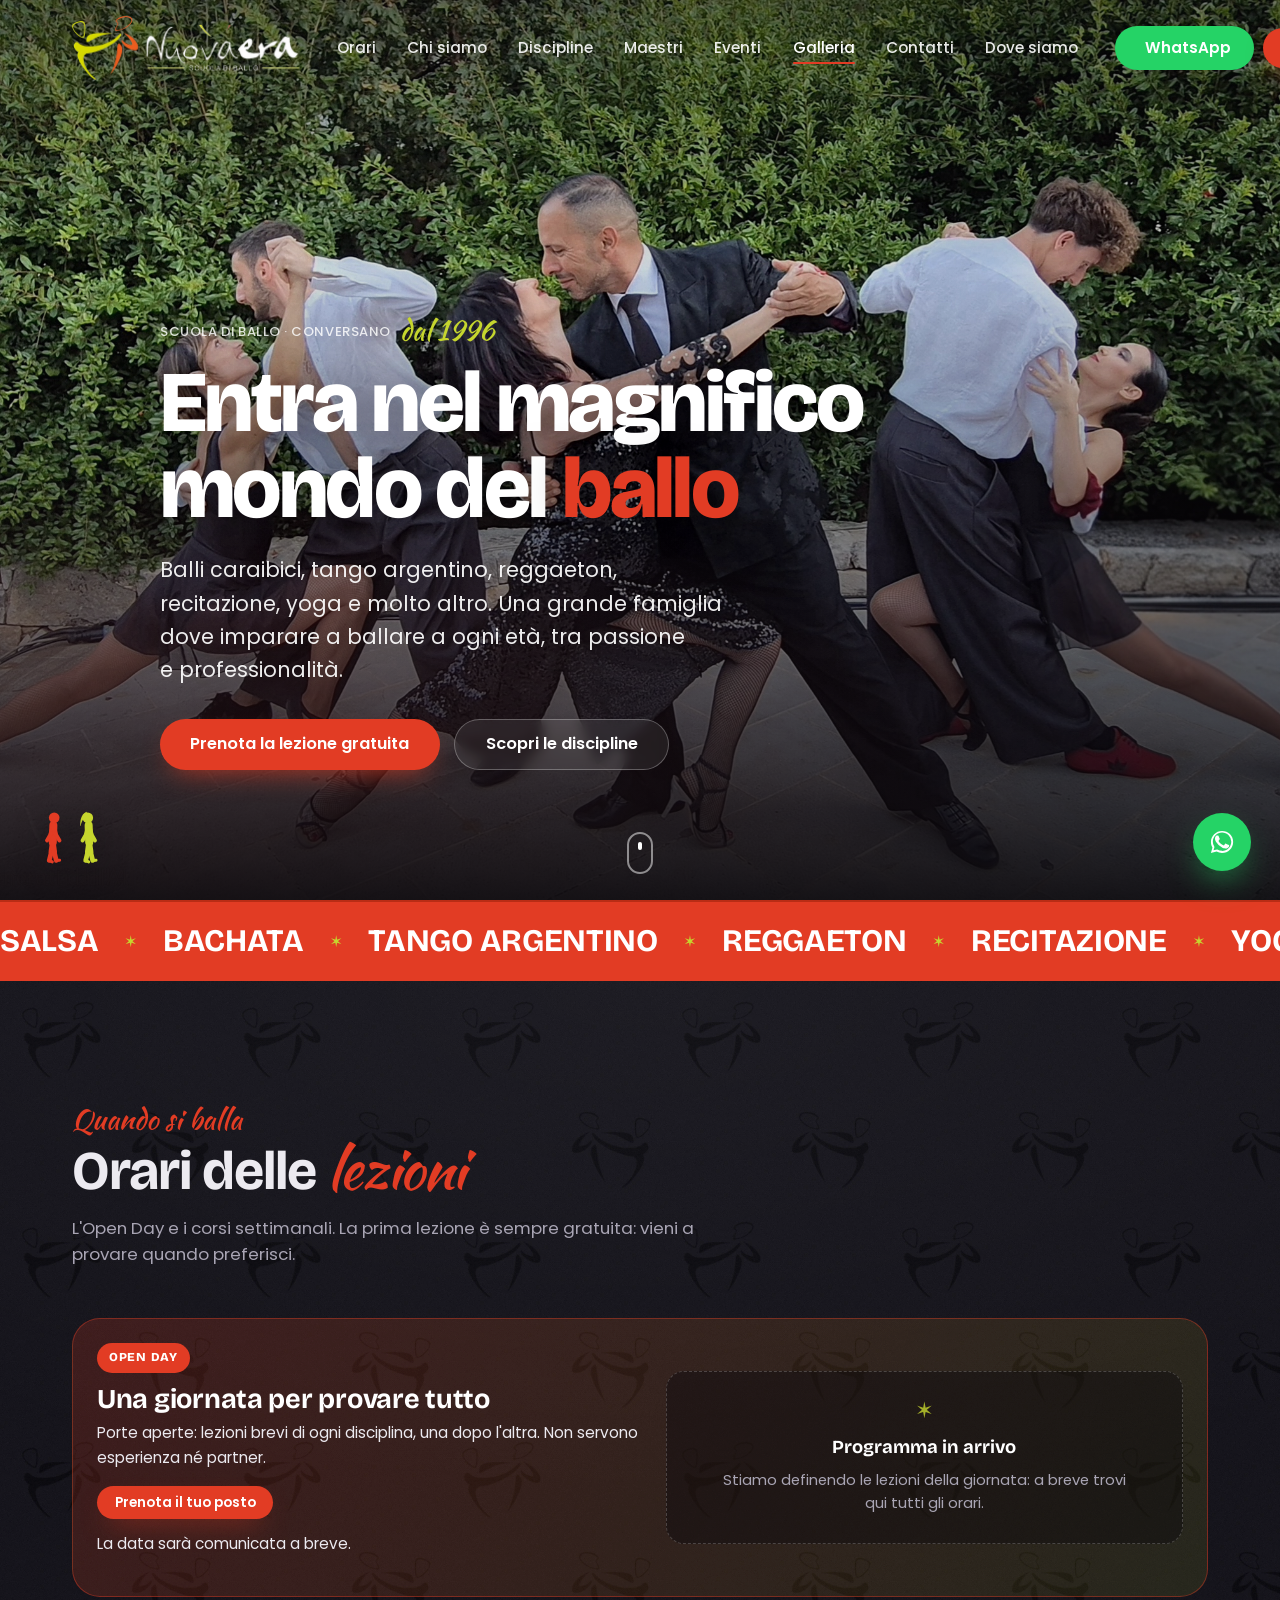
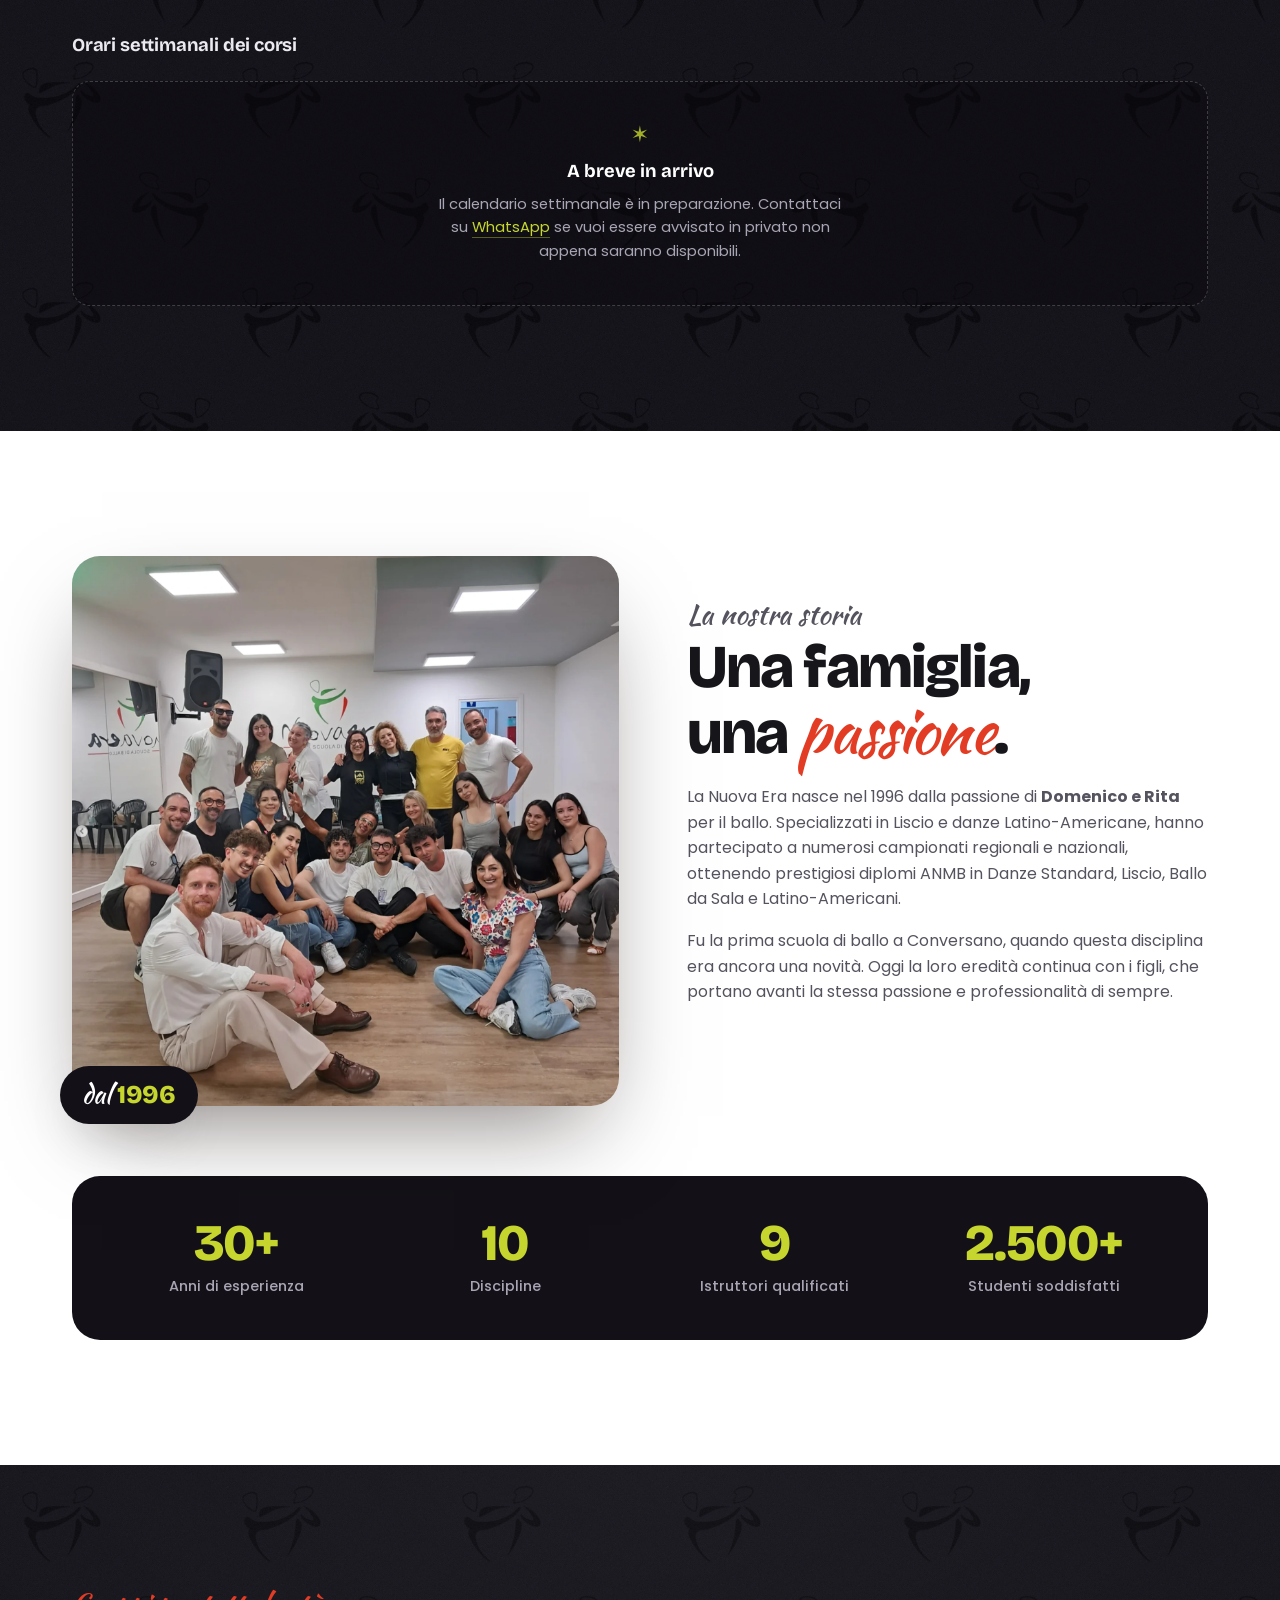
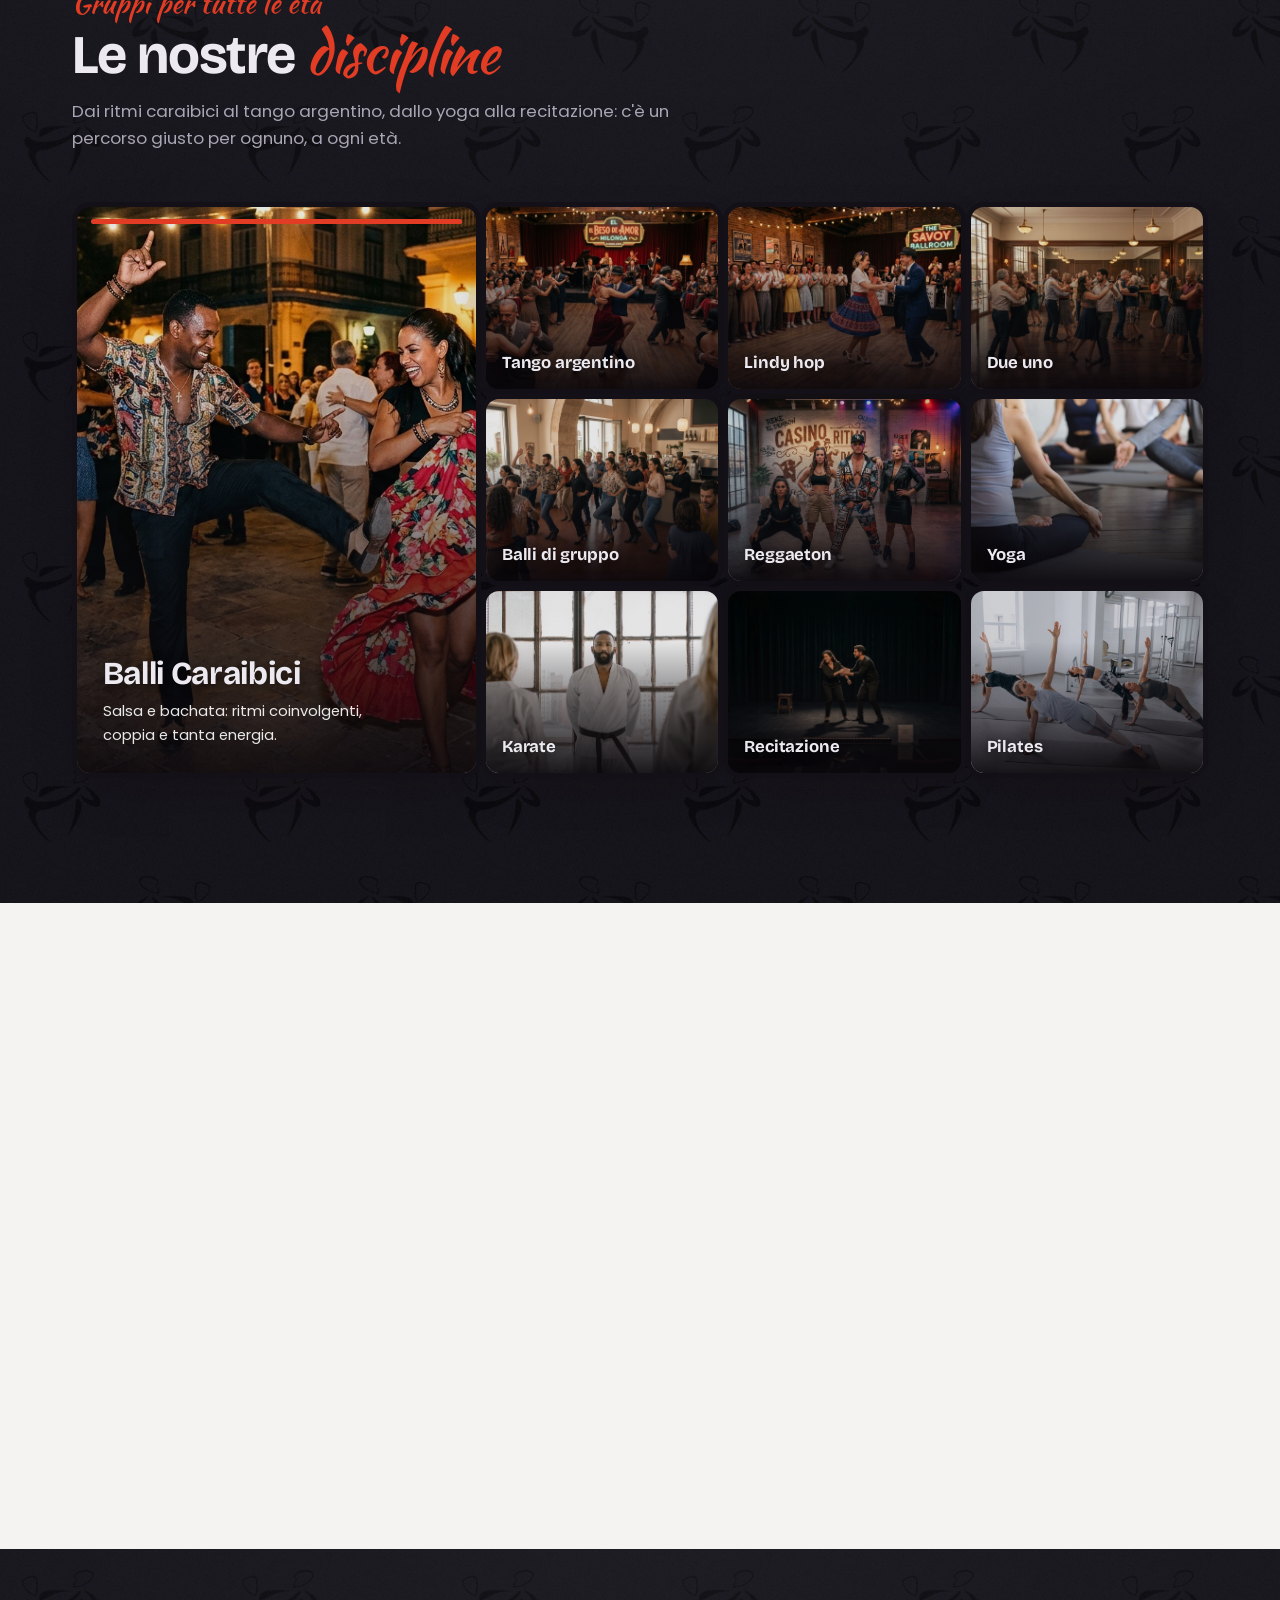
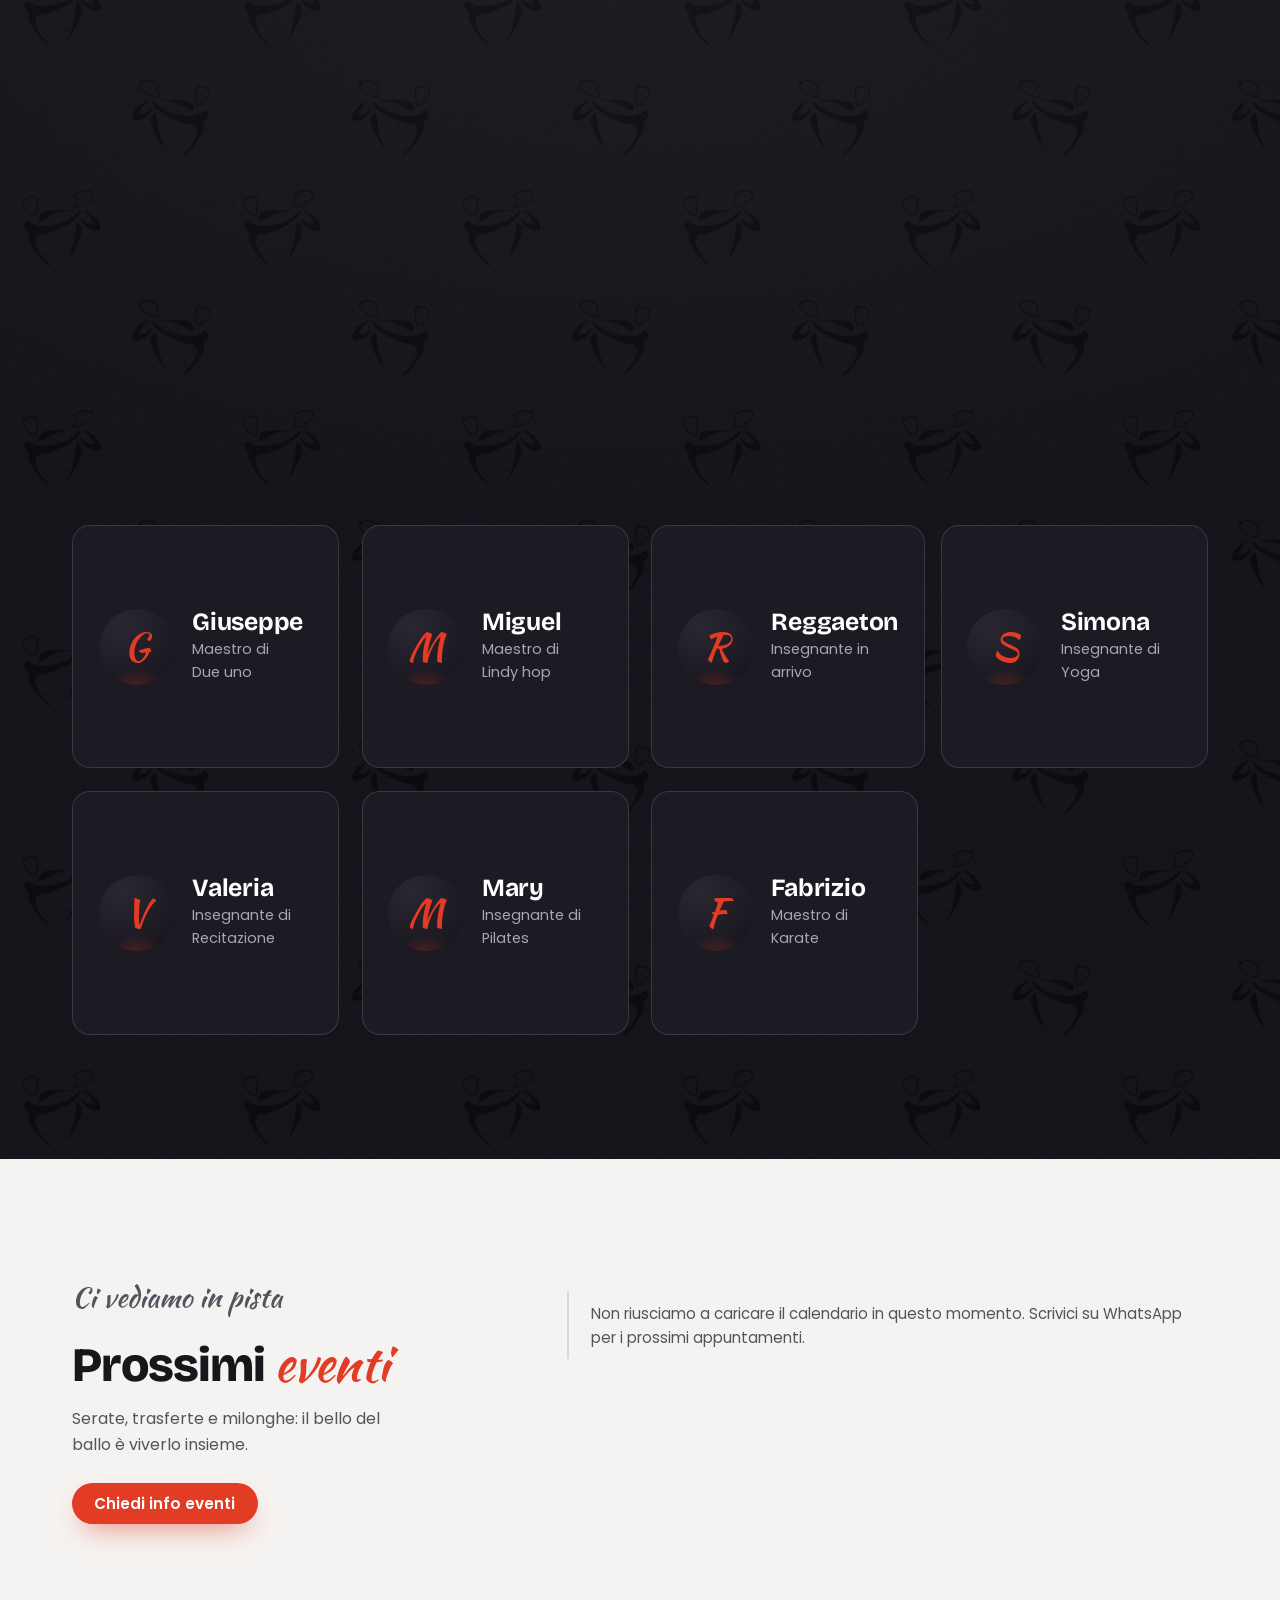
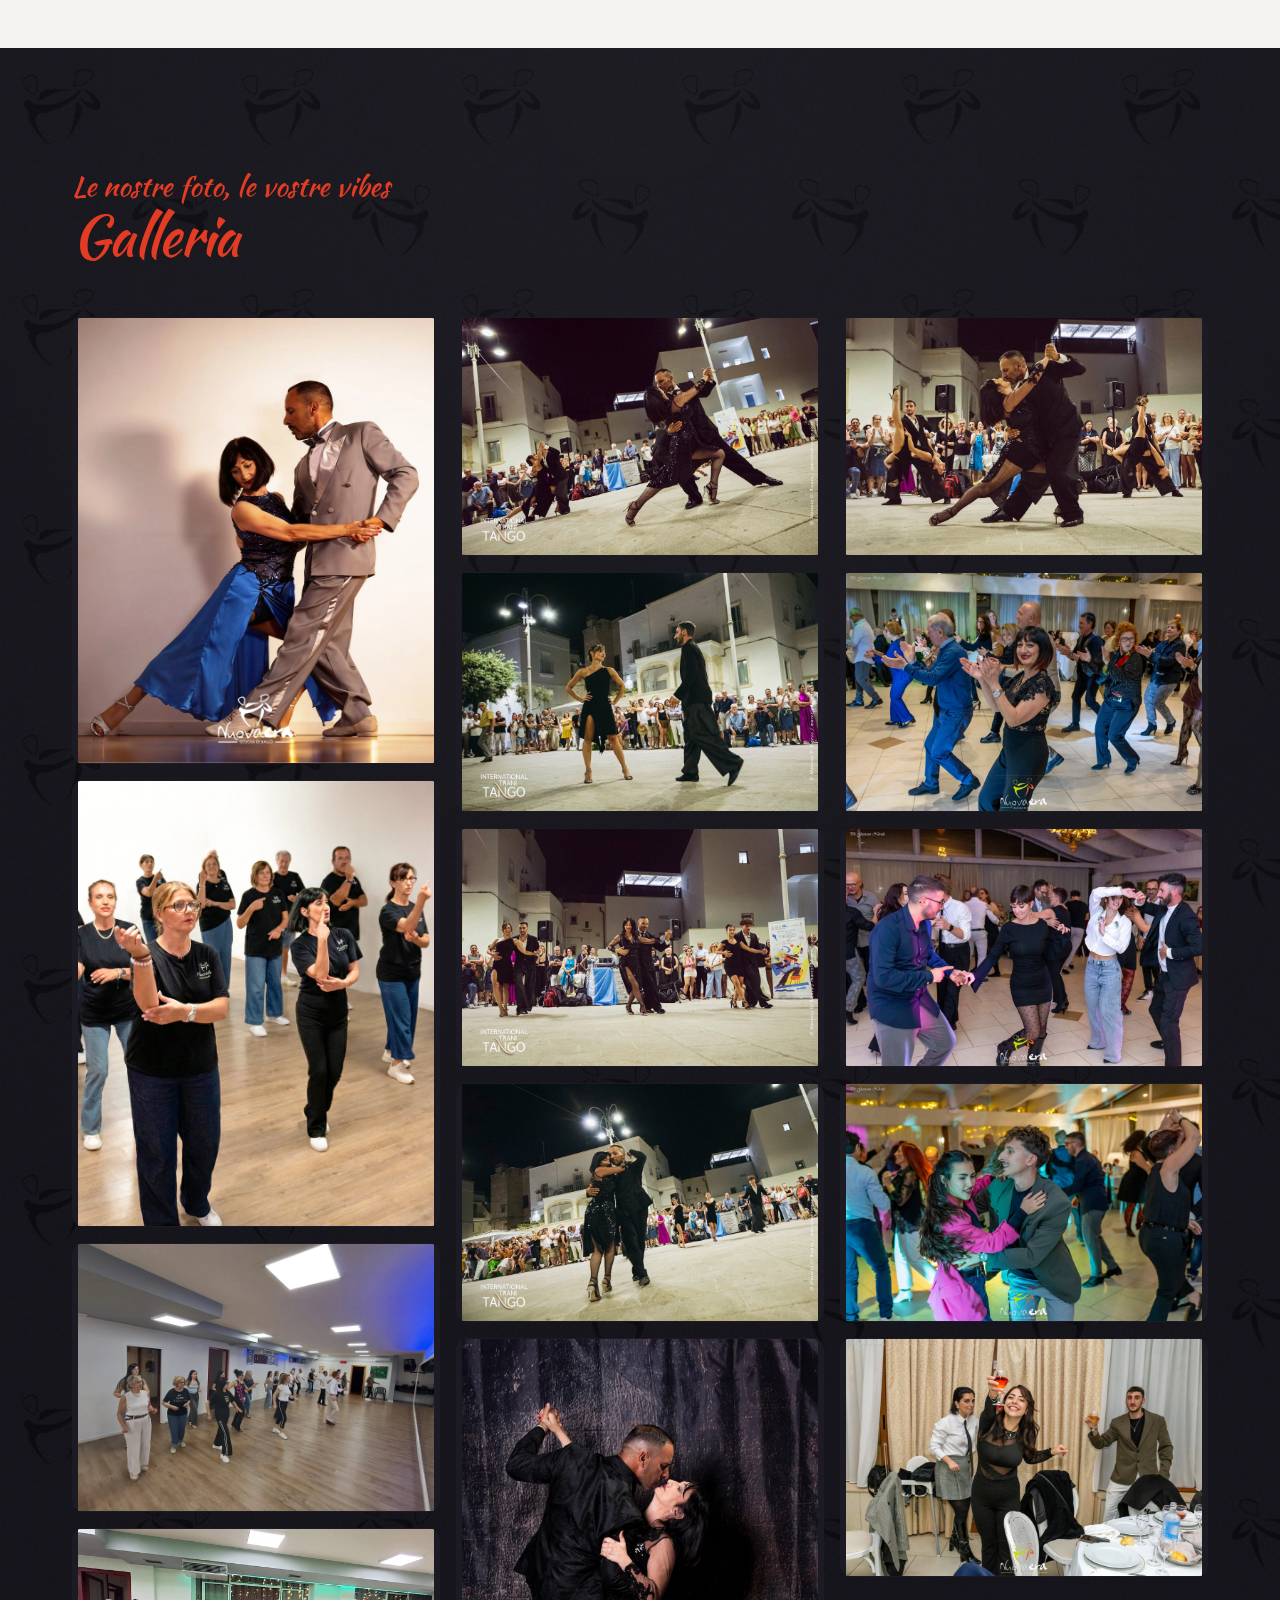
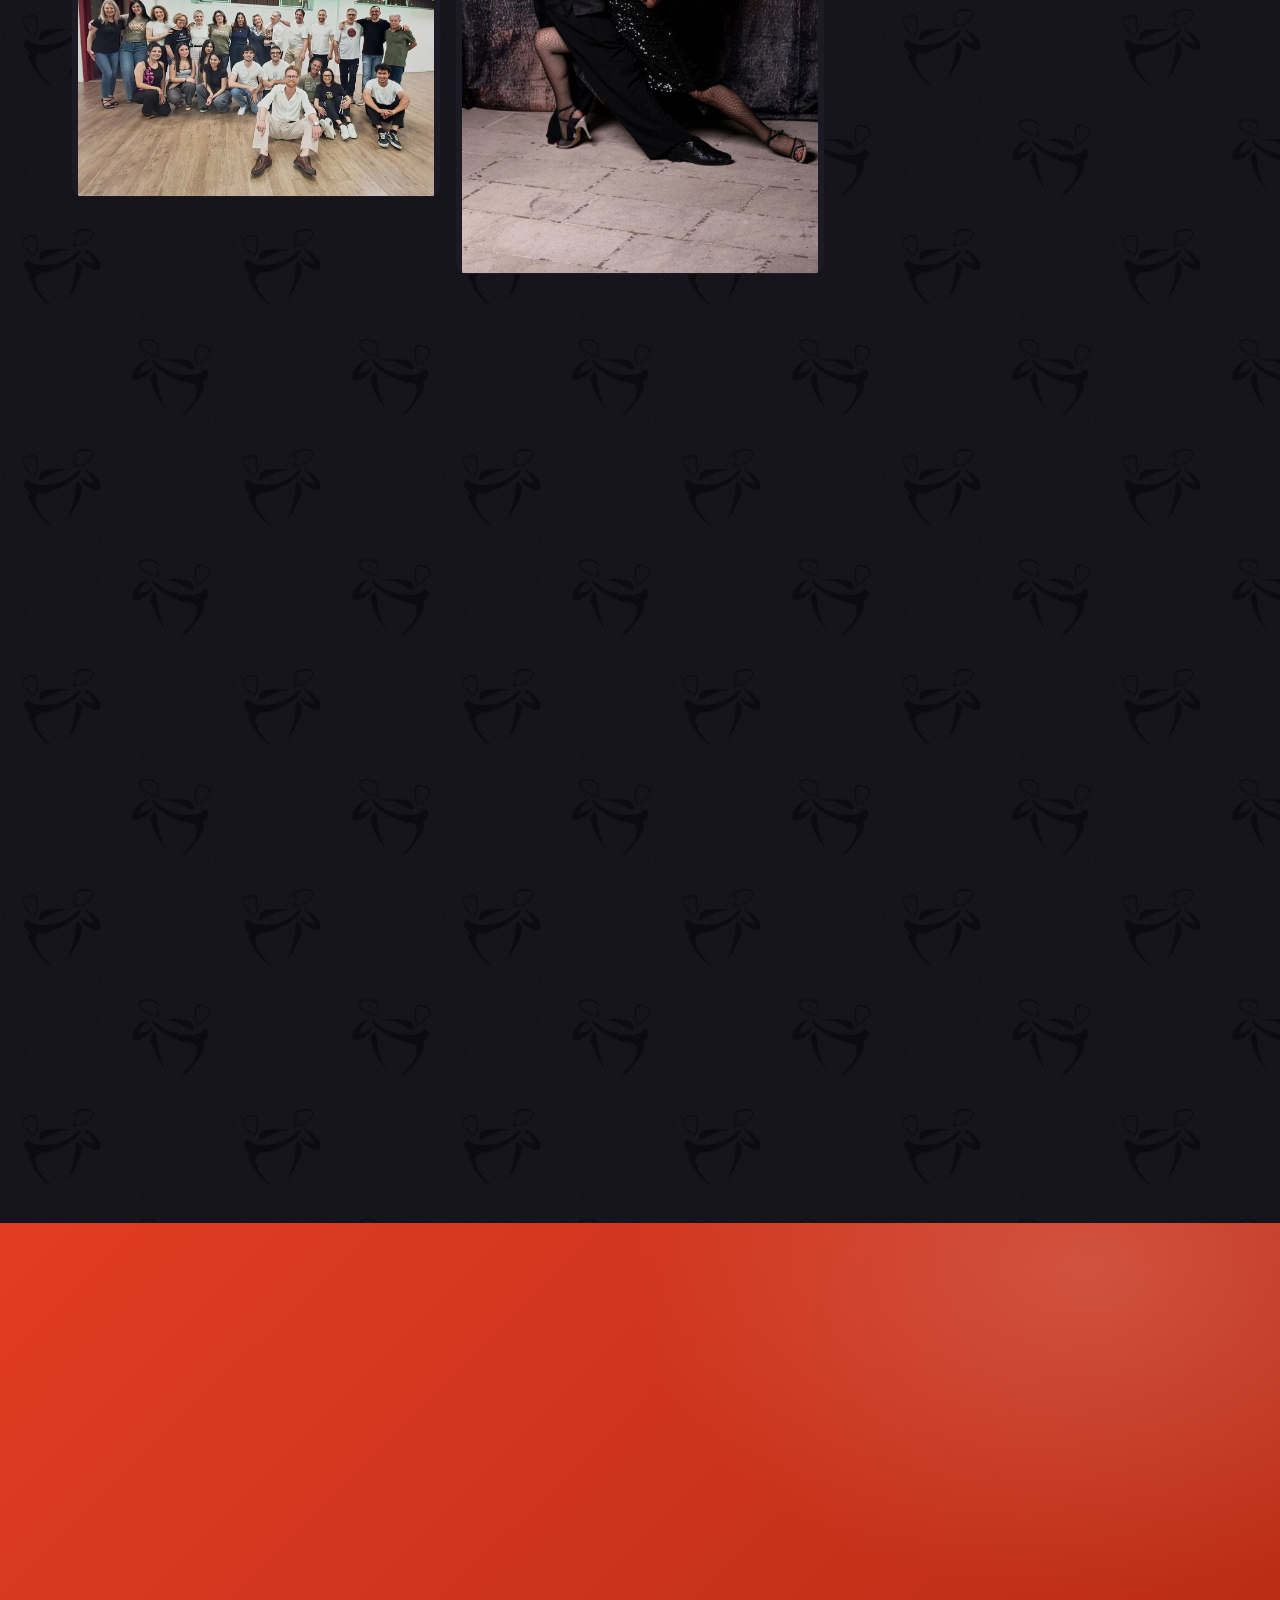
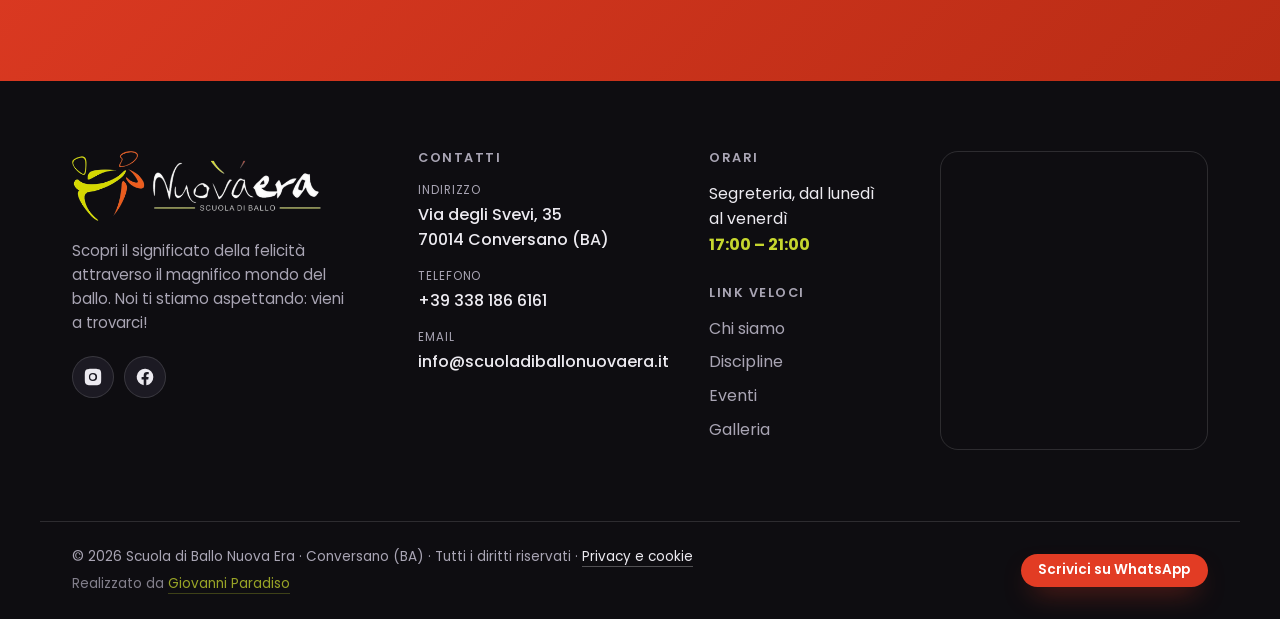
==== commit 829e73d0: "Firma: indirizzo di contatto cambiato in gio@pugliainsite.com Compariva in un solo punto, il piede d" ====
--- a/index.html
+++ b/index.html
@@ -548,7 +548,7 @@
   </div>
 
   <div class="wrap footer-bottom">
-    <p>© <span id="year">2026</span> Scuola di Ballo Nuova Era · Conversano (BA) · Tutti i diritti riservati · <a class="footer-privacy" href="privacy.html">Privacy e cookie</a><br><span class="footer-firma">Realizzato da <a href="mailto:gioparadiso95@gmail.com">Giovanni Paradiso</a></span></p>
+    <p>© <span id="year">2026</span> Scuola di Ballo Nuova Era · Conversano (BA) · Tutti i diritti riservati · <a class="footer-privacy" href="privacy.html">Privacy e cookie</a><br><span class="footer-firma">Realizzato da <a href="mailto:gio@pugliainsite.com">Giovanni Paradiso</a></span></p>
     <p class="footer-cta"><a class="btn btn-primary btn-sm" href="https://wa.me/393381866161?text=Ciao!%20Vorrei%20informazioni%20sui%20corsi." target="_blank" rel="noopener">Scrivici su WhatsApp</a></p>
   </div>
 </footer>
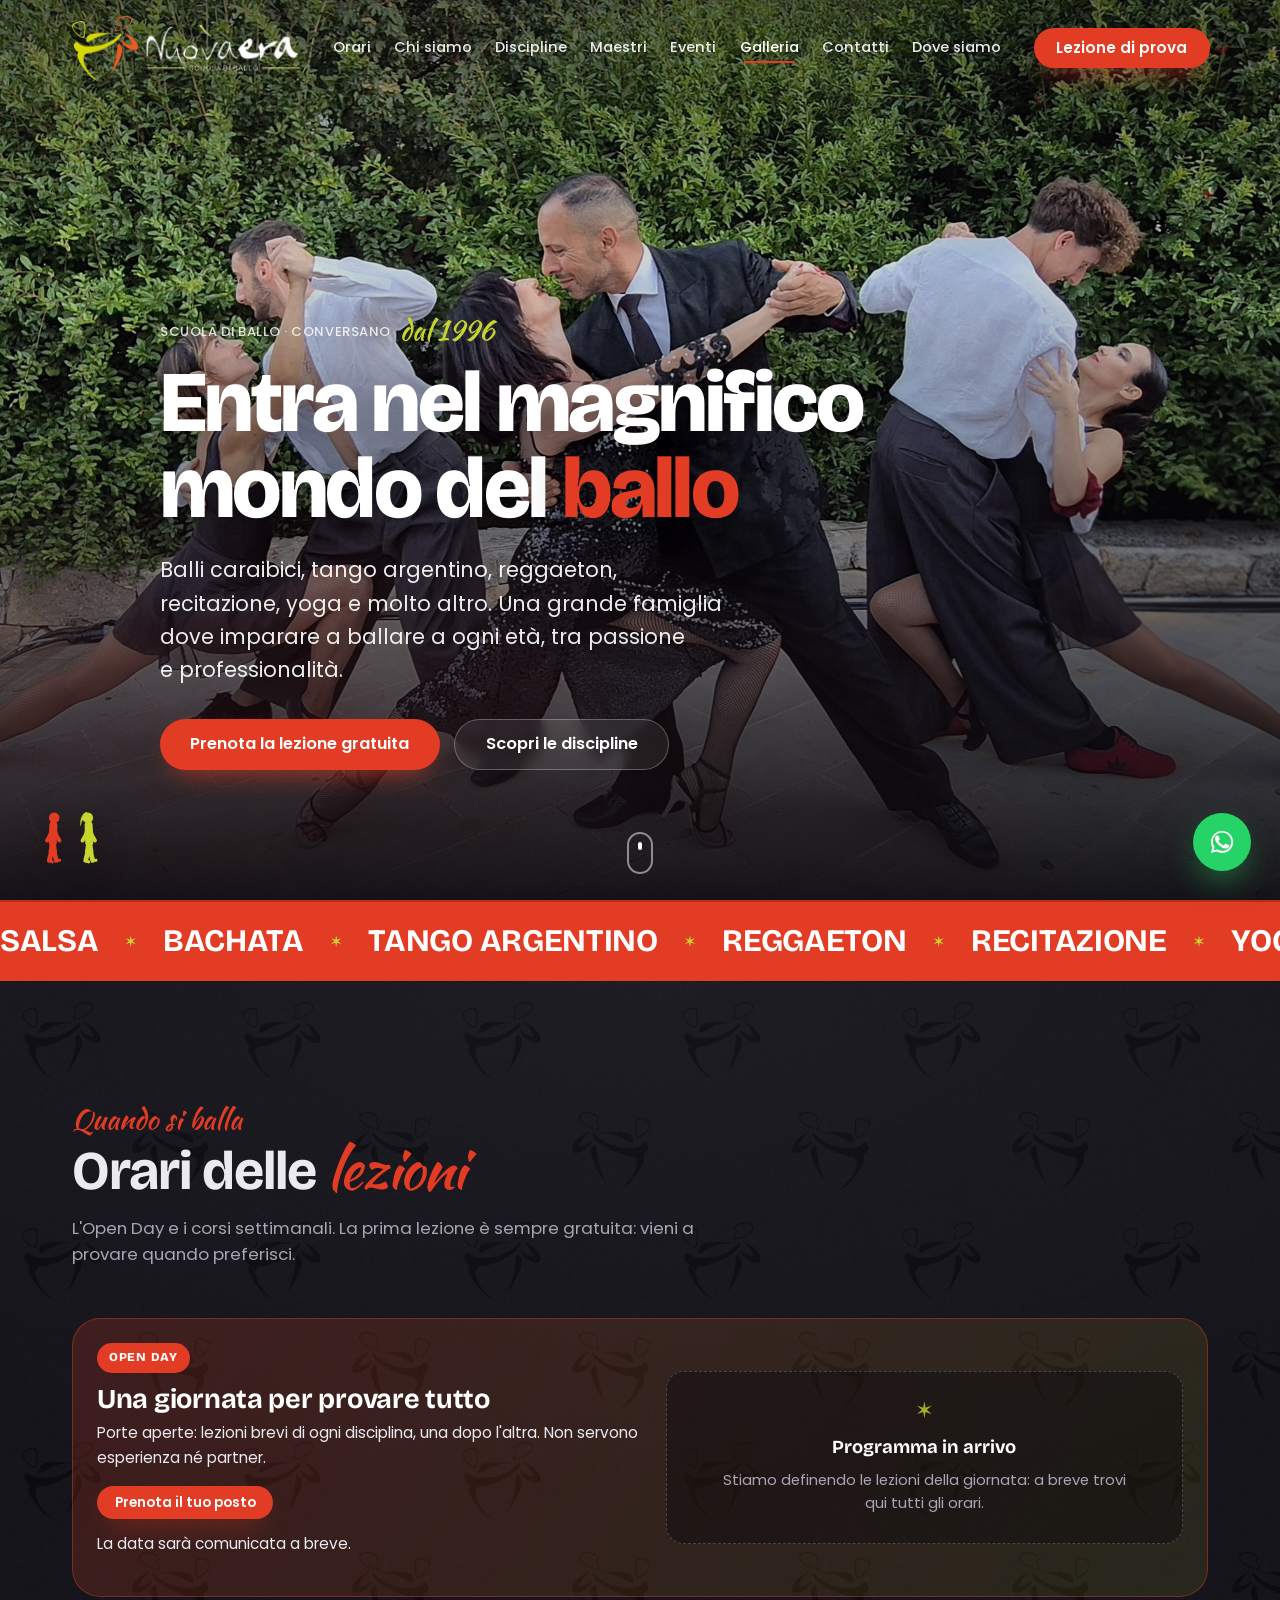
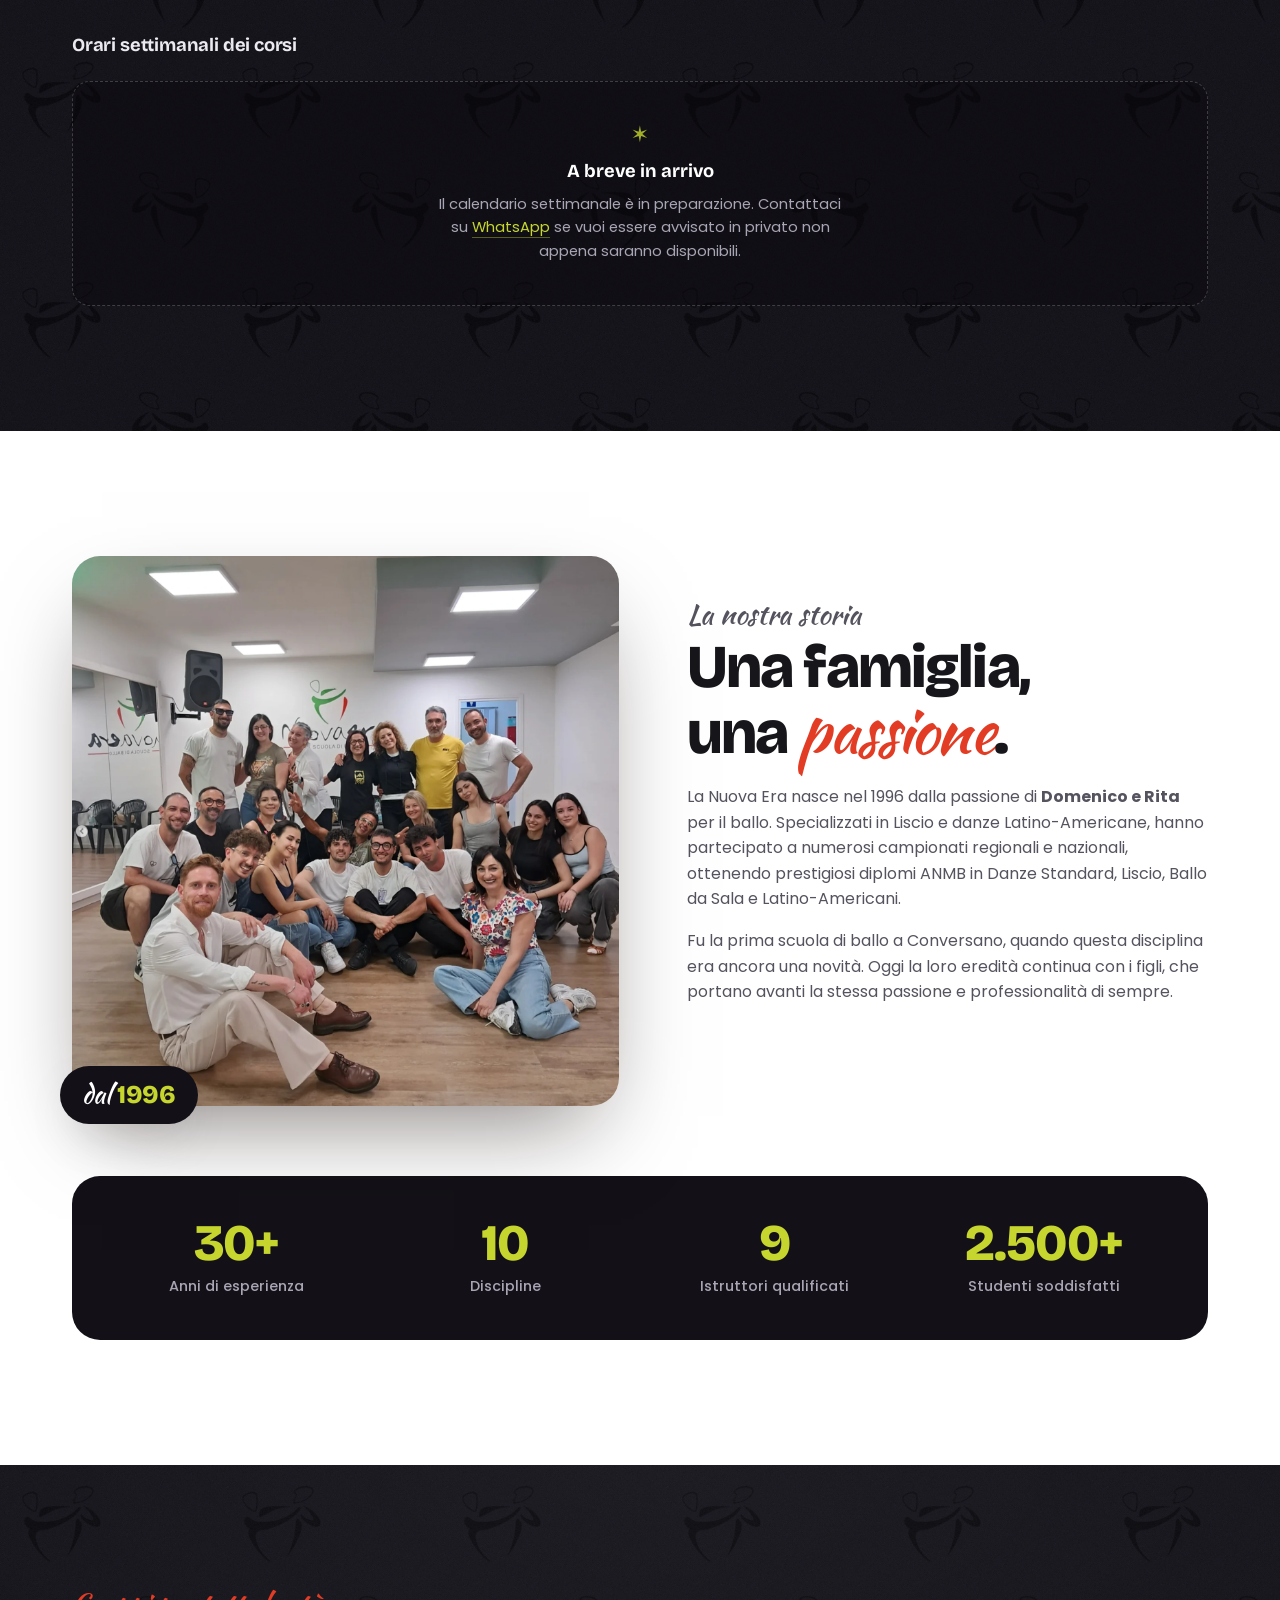
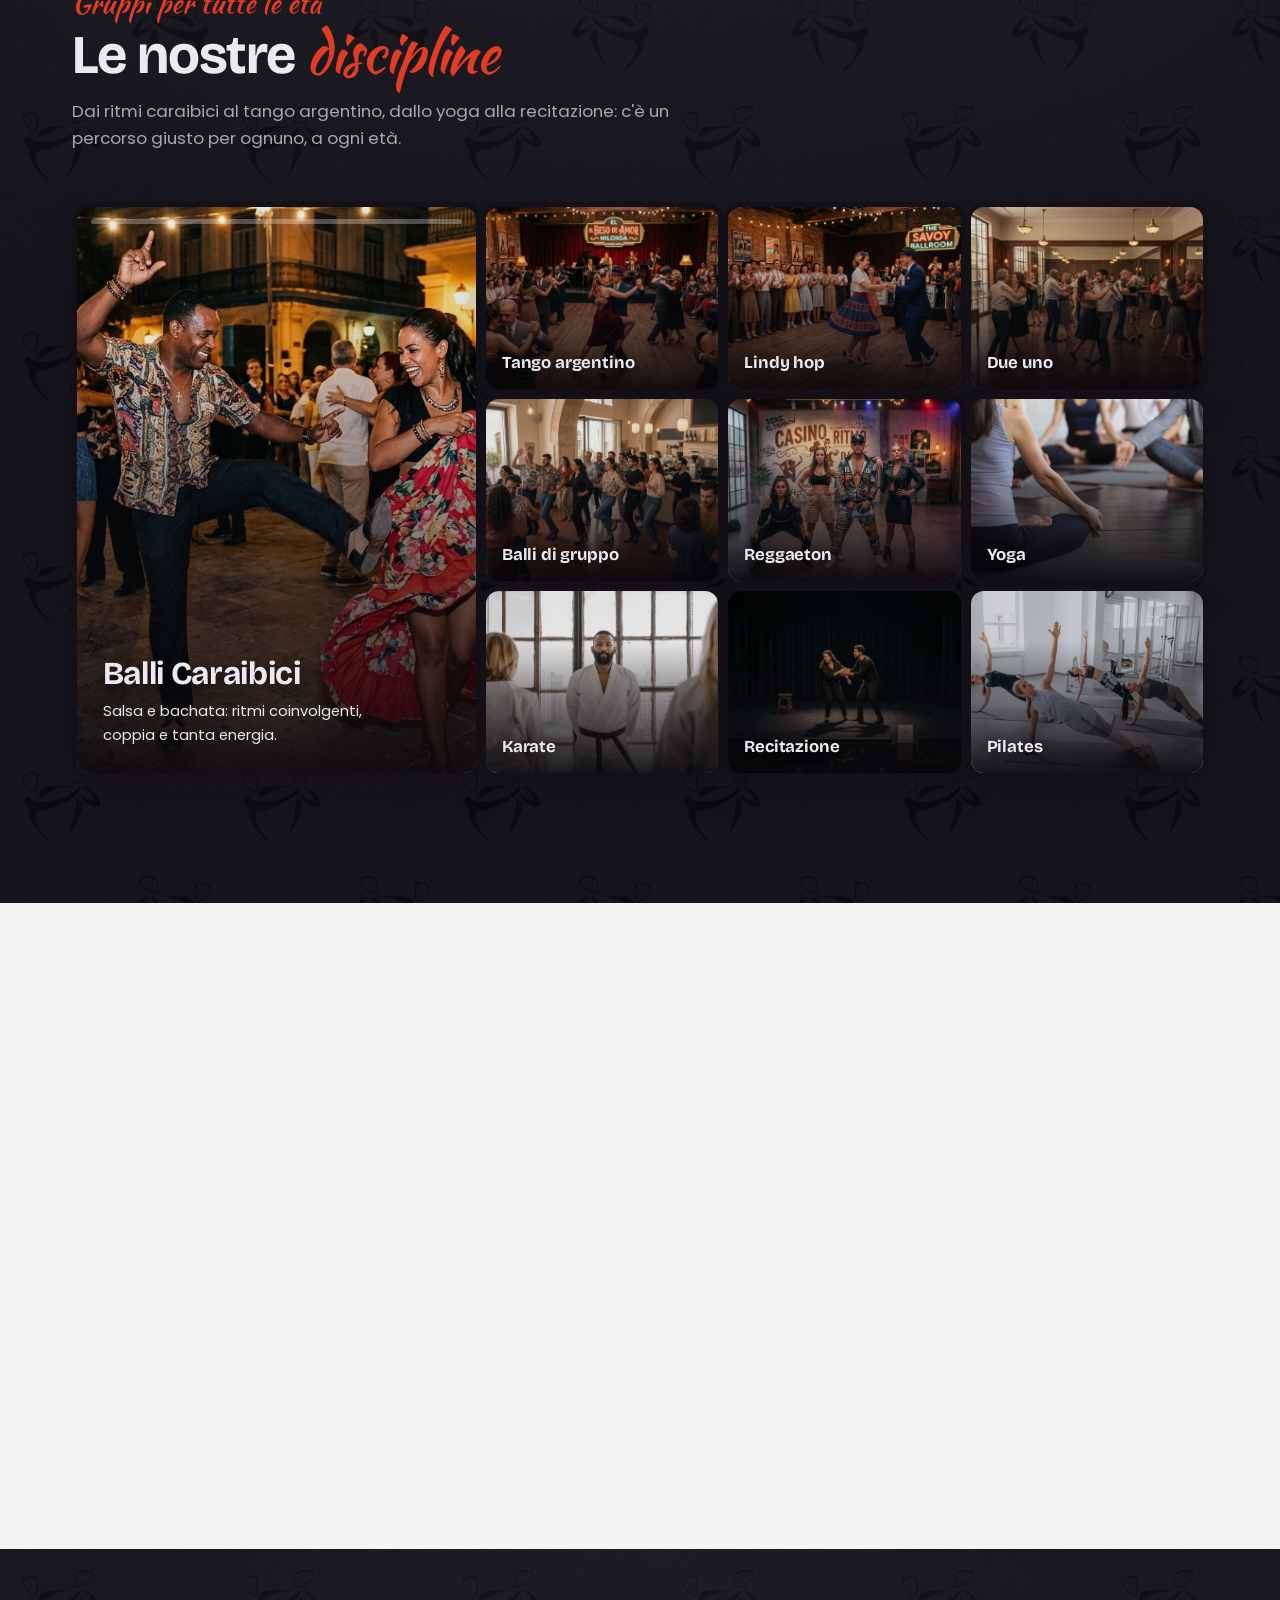
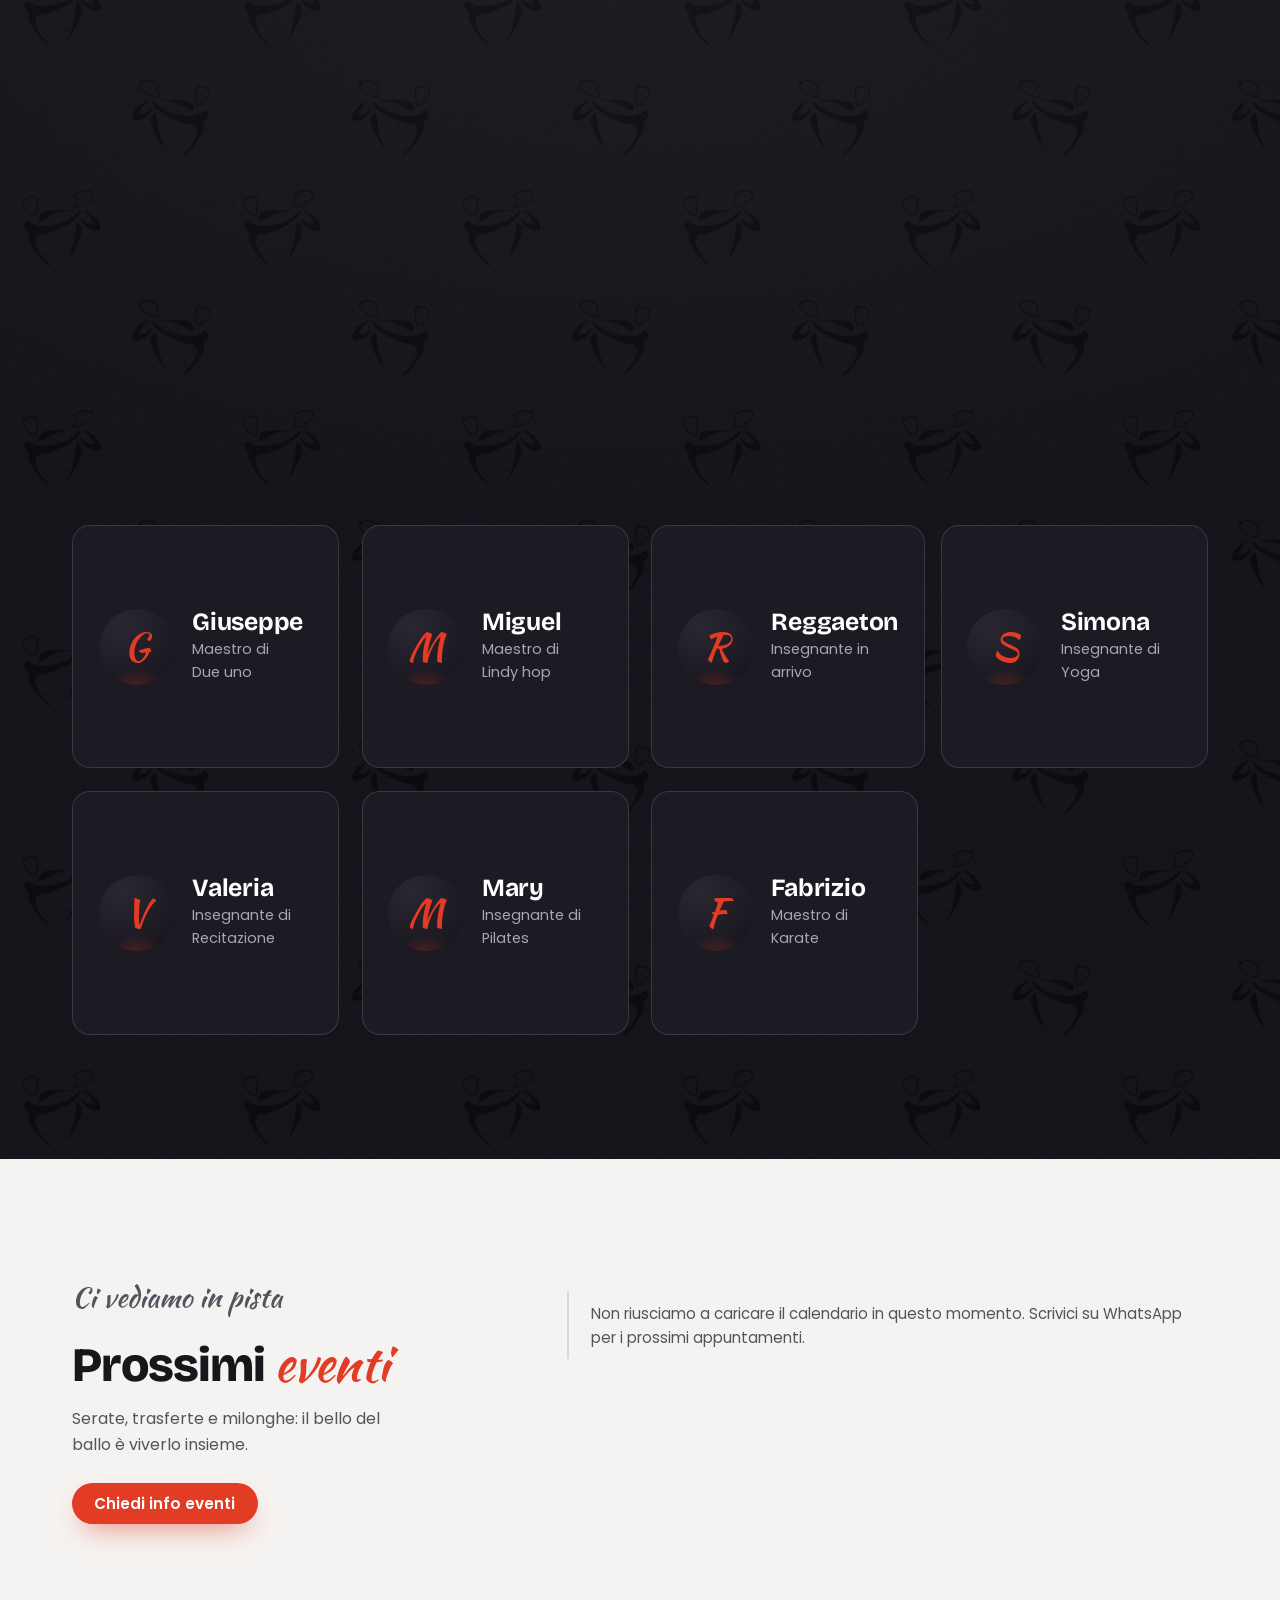
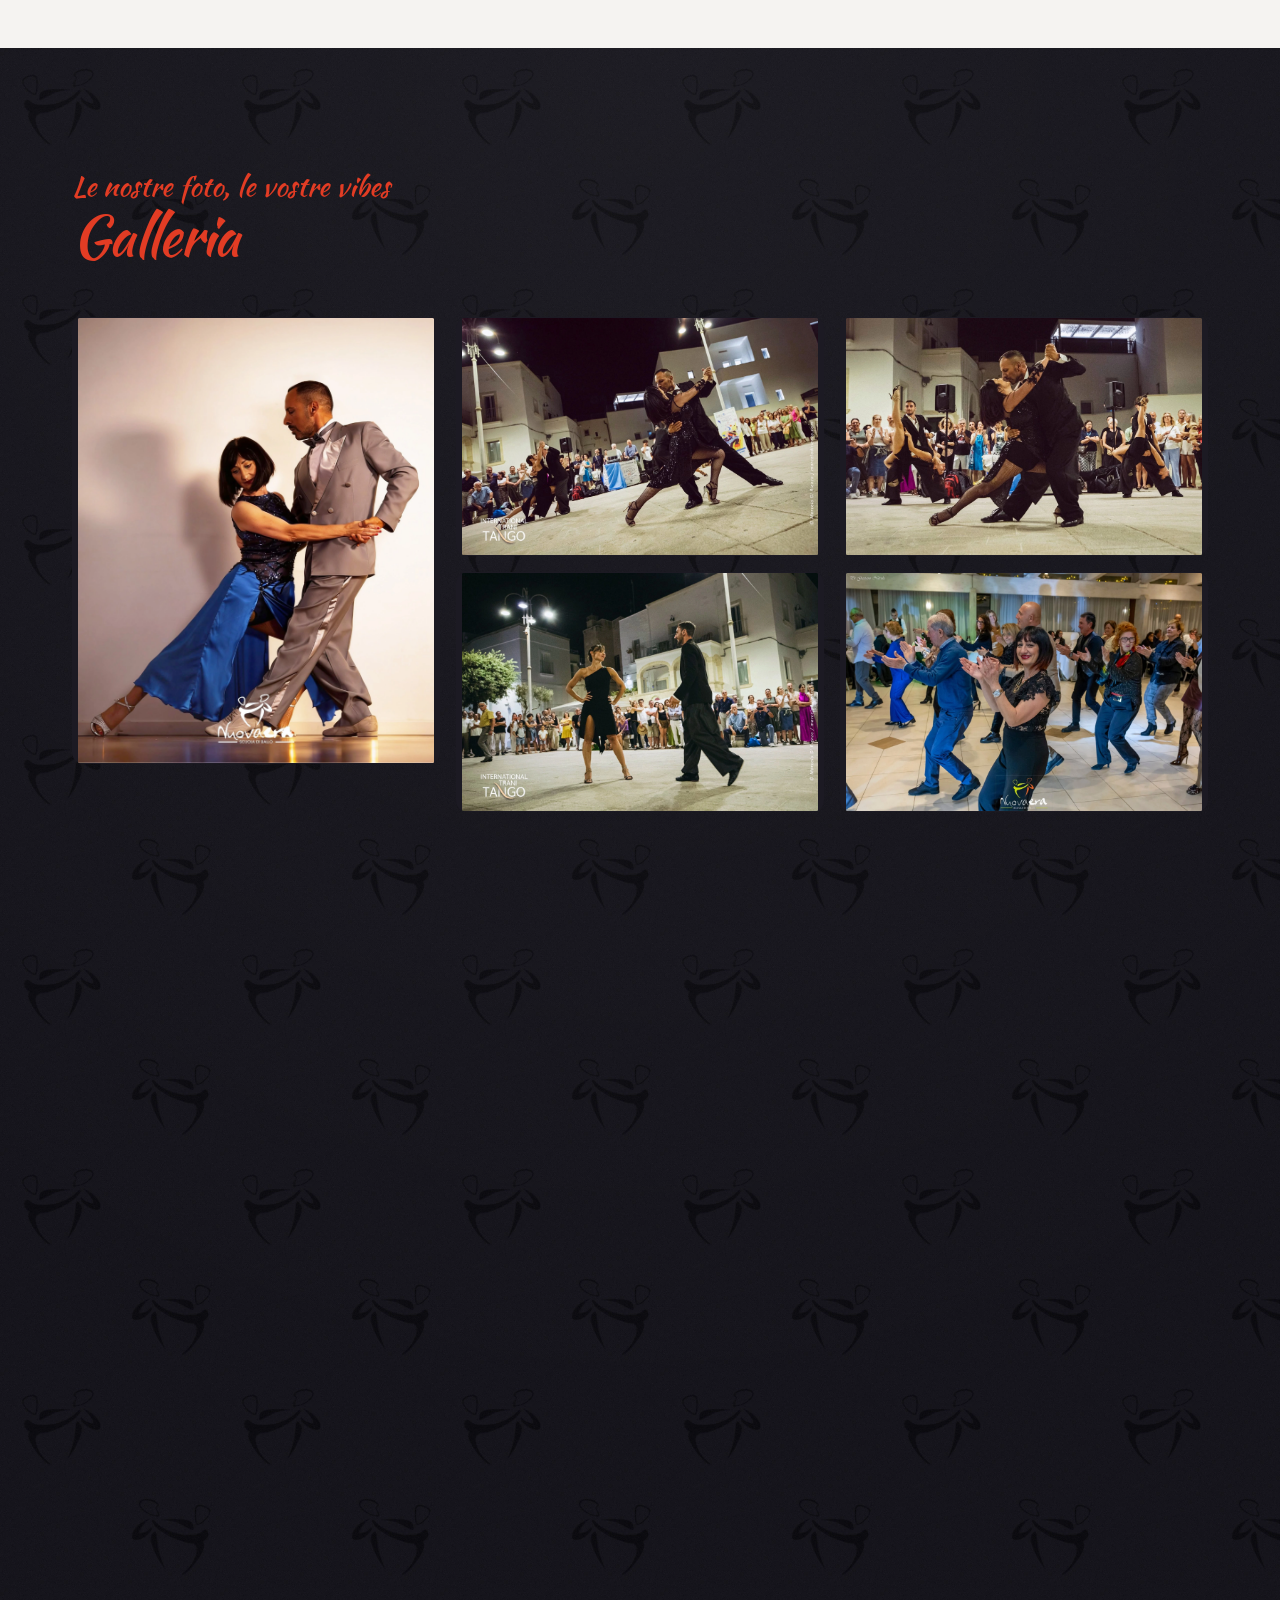
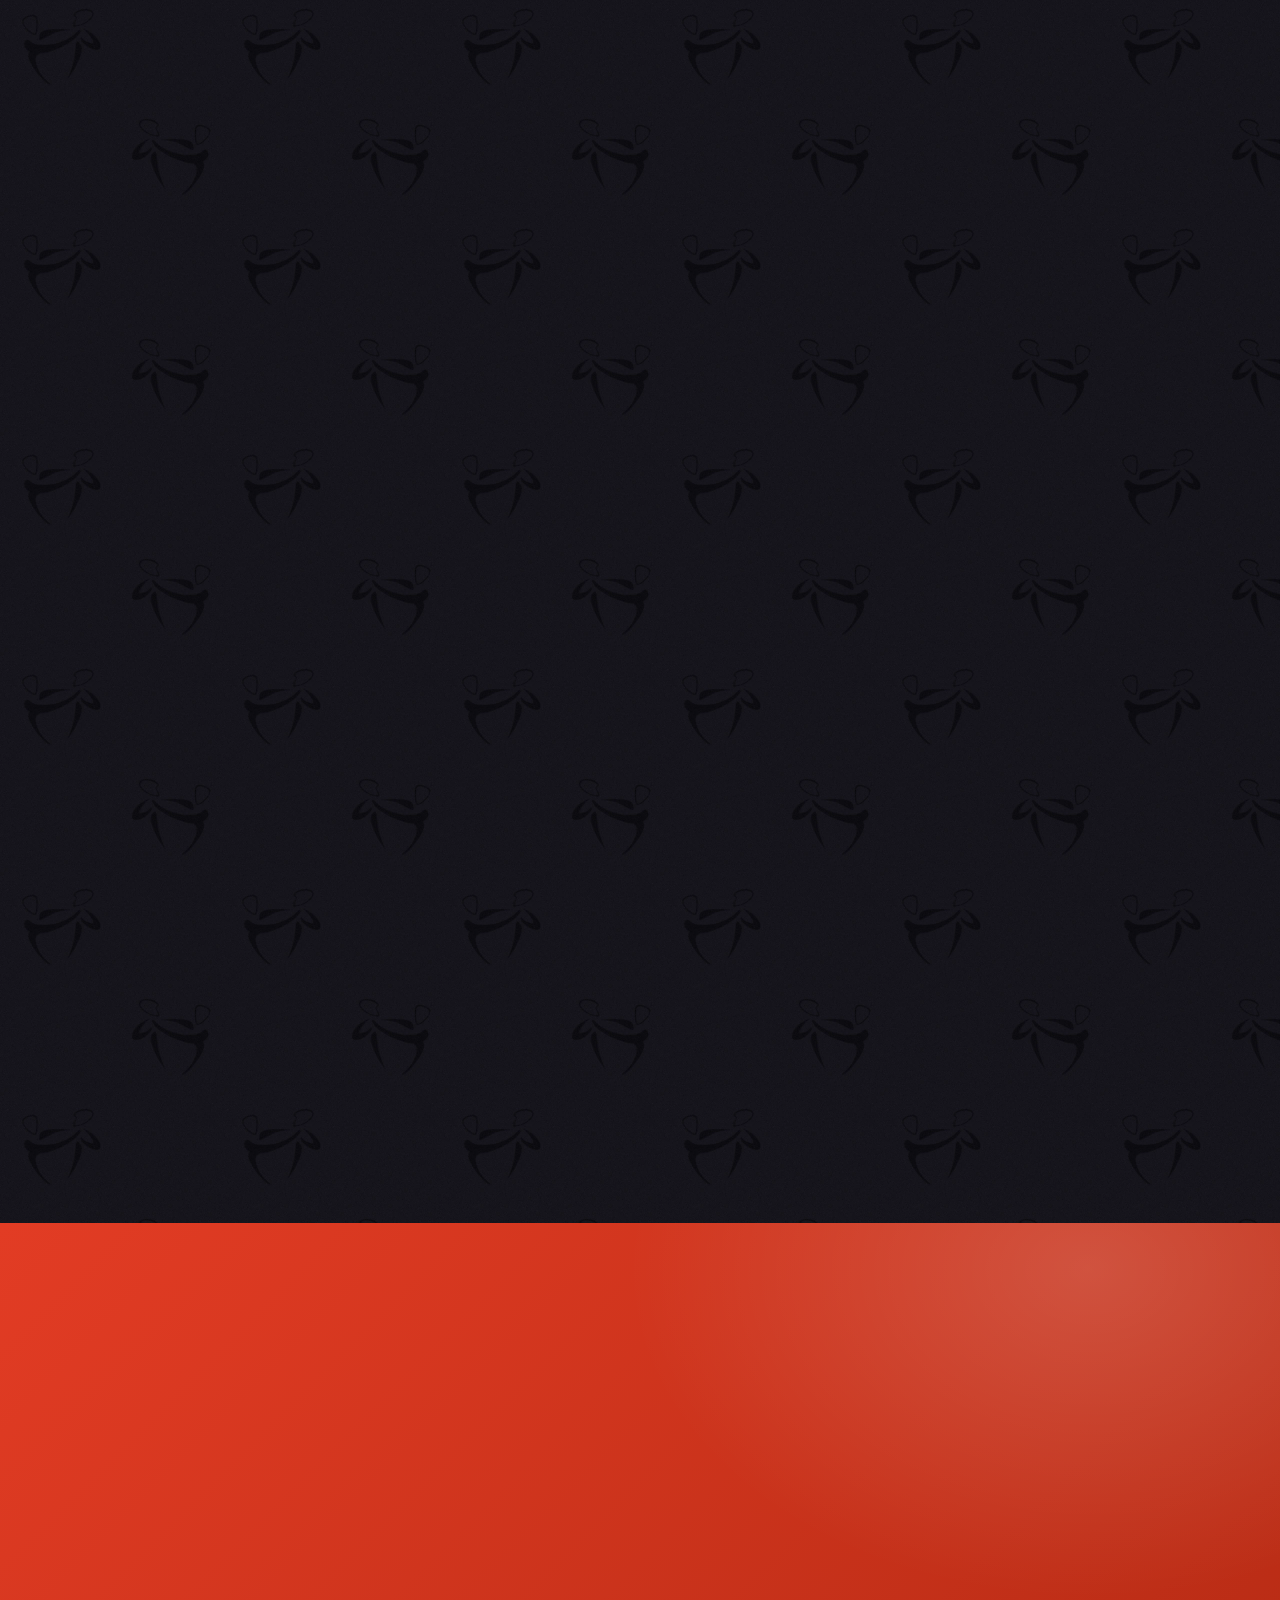
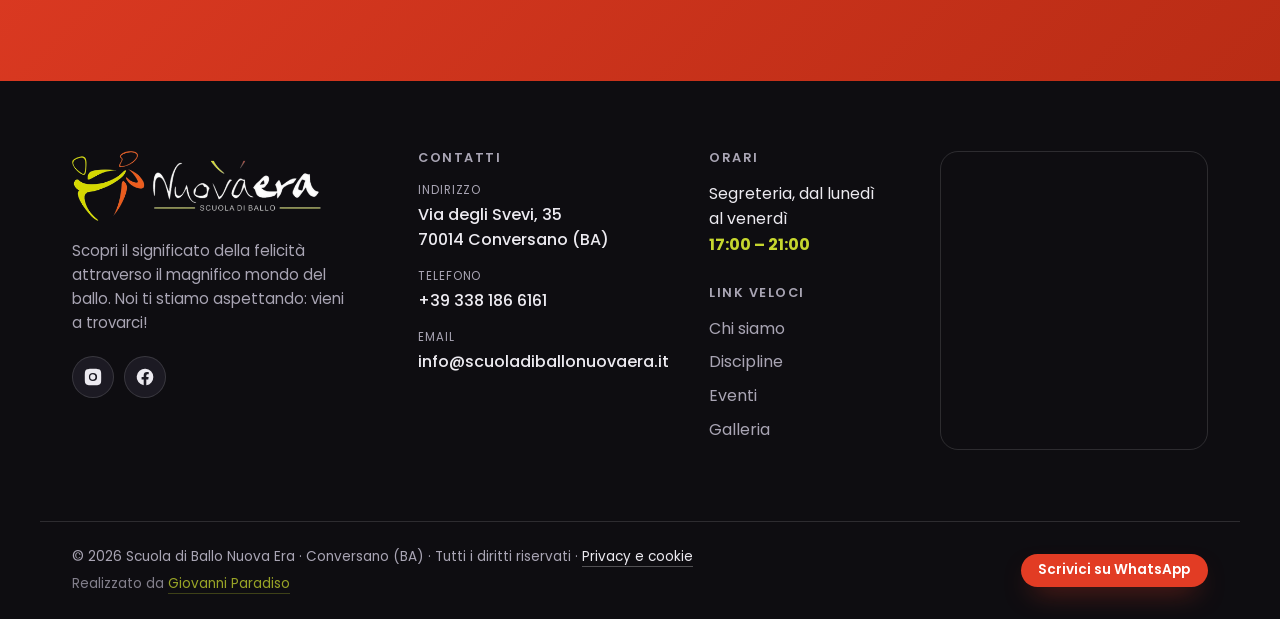
==== commit 98a0c826: "Intestazione che usciva dallo schermo sui portatili, piu' correzioni alla 404 Difetto mio, introdott" ====
--- a/index.html
+++ b/index.html
@@ -43,7 +43,7 @@
   gtag('config', 'G-DERJRN6WNC');
 </script>
 
-<link rel="stylesheet" href="css/style.css?v=78">
+<link rel="stylesheet" href="css/style.css?v=79">
 
 <!-- Dati struttrati: aiutano Google a mostrare indirizzo, telefono e mappa nelle ricerche locali -->
 <script type="application/ld+json">
--- a/css/style.css
+++ b/css/style.css
@@ -358,9 +358,21 @@
   .footer-grid{grid-template-columns:1fr 1fr}
   .footer-map{grid-column:1/-1}
 }
-/* Sotto i 1180px le otto voci + i pulsanti non ci stanno piu' accanto al logo:
-   si passa al menu a panino, altrimenti il flex comprime il logo. */
-@media (max-width:1180px){
+/* Fra 1250 e 1650px le otto voci del menu piu' i DUE pulsanti non ci stanno:
+   il tasto "Lezione di prova" finiva fuori dallo schermo (a 1366px sporgeva di
+   94px, a 1280px di 137px). Il tasto WhatsApp qui si nasconde: e' comunque
+   raggiungibile dal tondo fisso in basso a destra, dall'hero e dal piede.
+   Sotto i 1400px si stringe anche il menu, che da solo occupa 748px. */
+@media (max-width:1650px) and (min-width:1251px){
+  .header-cta .btn-wa{display:none}
+}
+@media (max-width:1400px) and (min-width:1251px){
+  .nav a{padding:.5rem .55rem;font-size:.92rem}
+}
+
+/* Sotto i 1250px non ci stanno comunque, nemmeno stringendo: si passa al menu
+   a panino, che diventa un pannello a scomparsa da destra. */
+@media (max-width:1250px){
   .nav,.header-cta{display:none}
   .nav-toggle{display:flex}
   .site-header{background:rgba(17,15,22,.9);backdrop-filter:blur(12px);padding-top:.75rem;padding-bottom:.75rem}
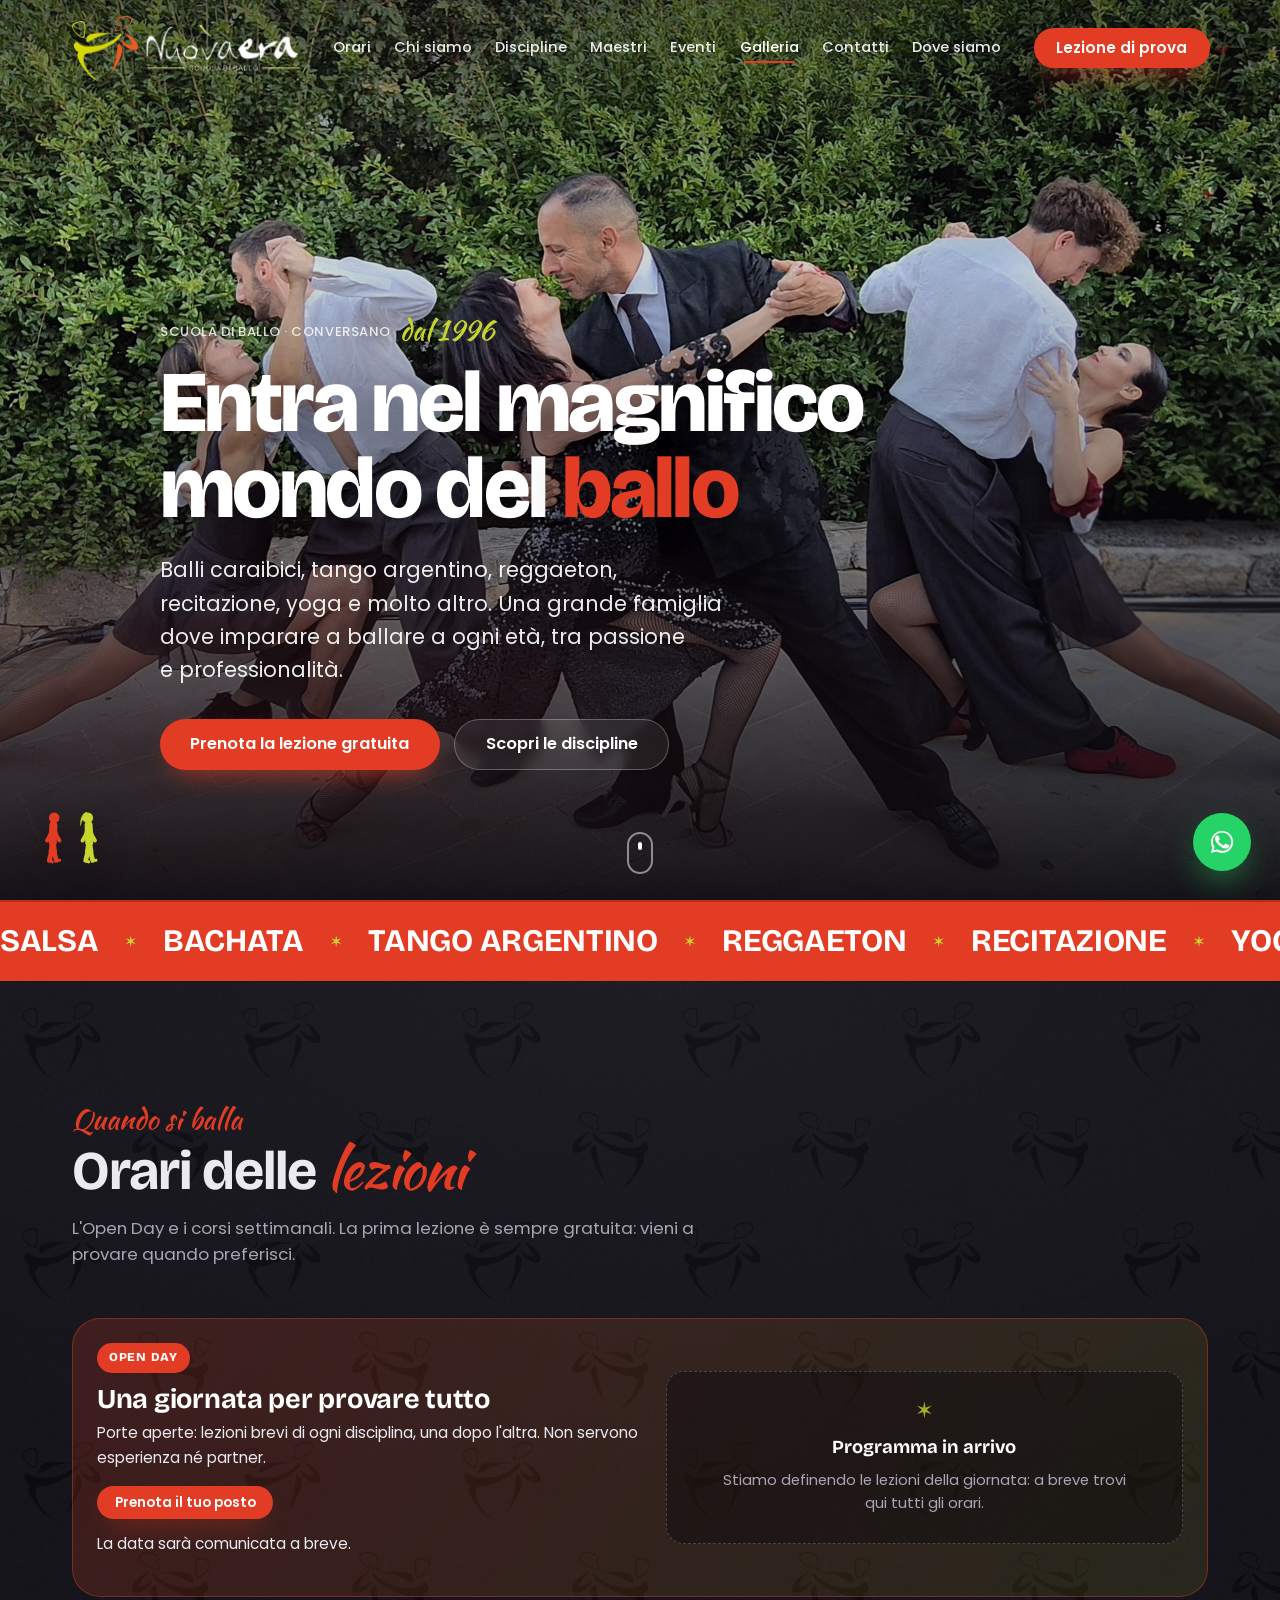
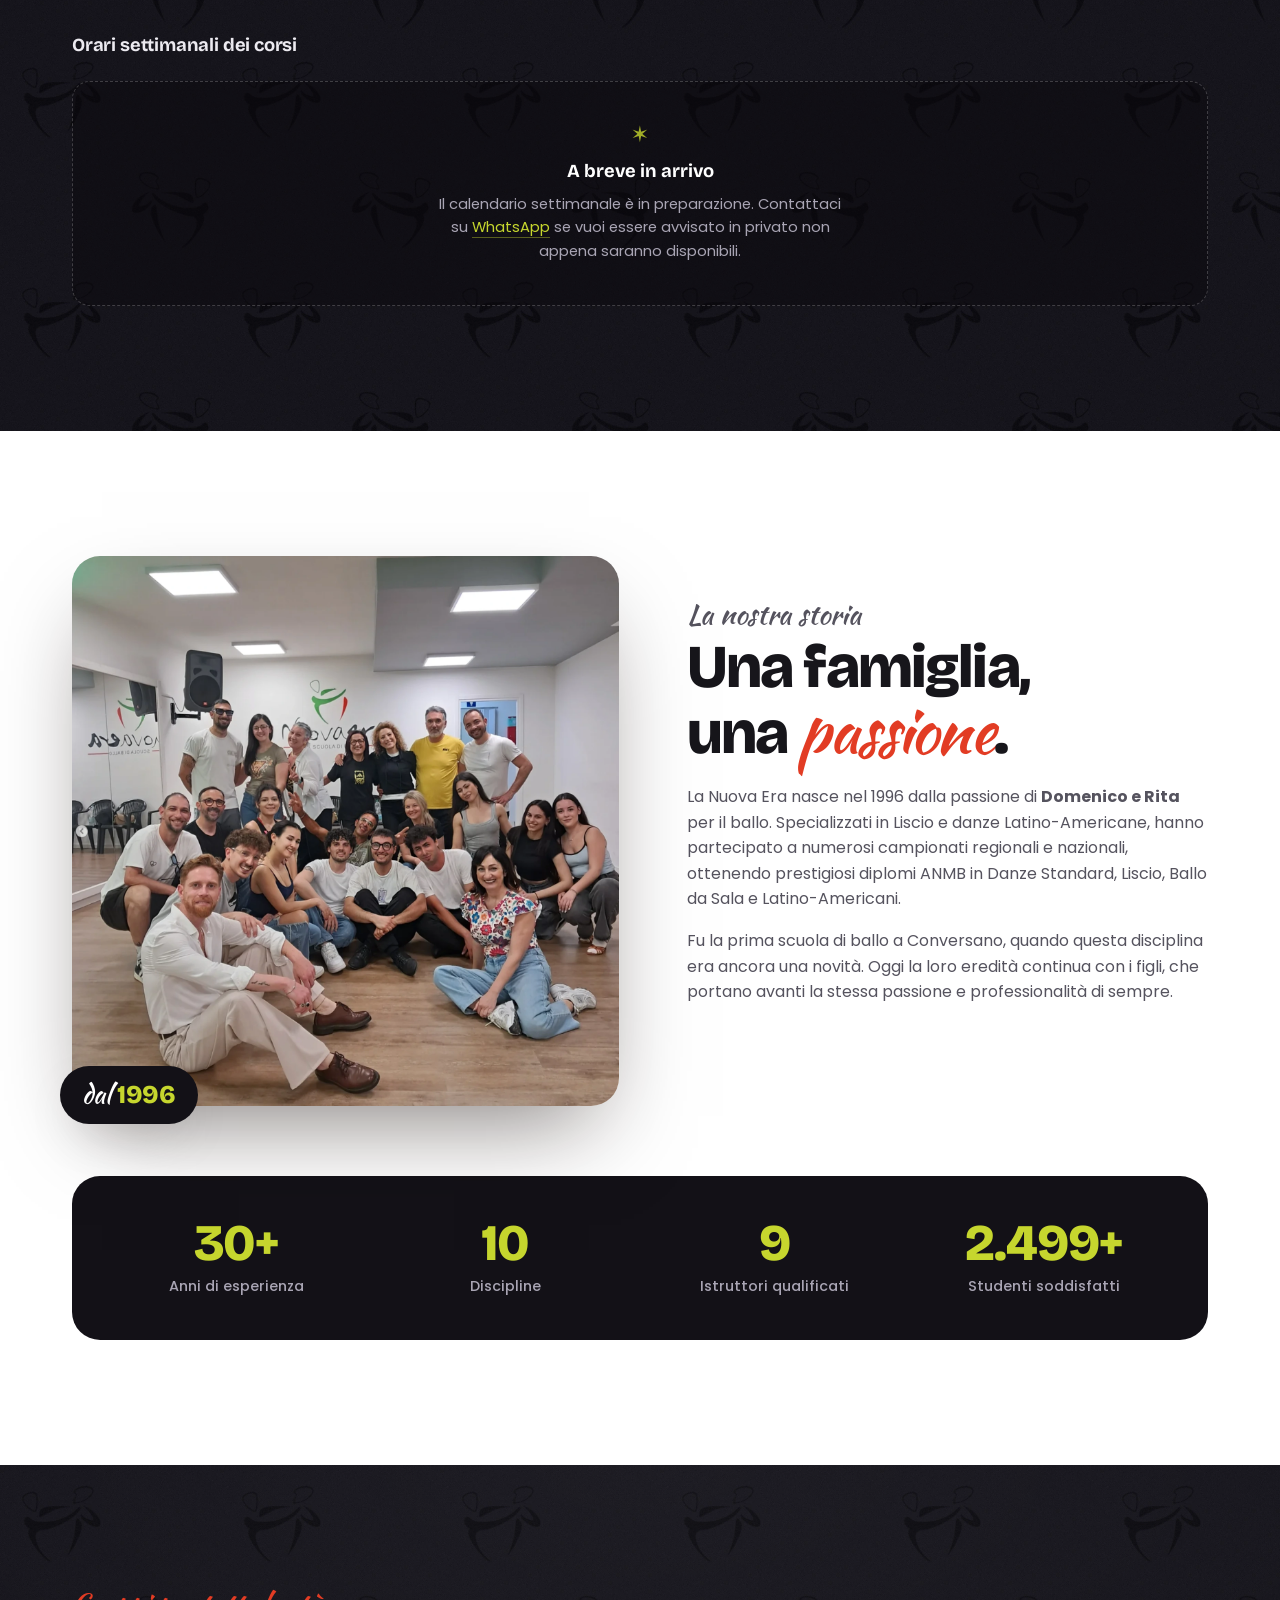
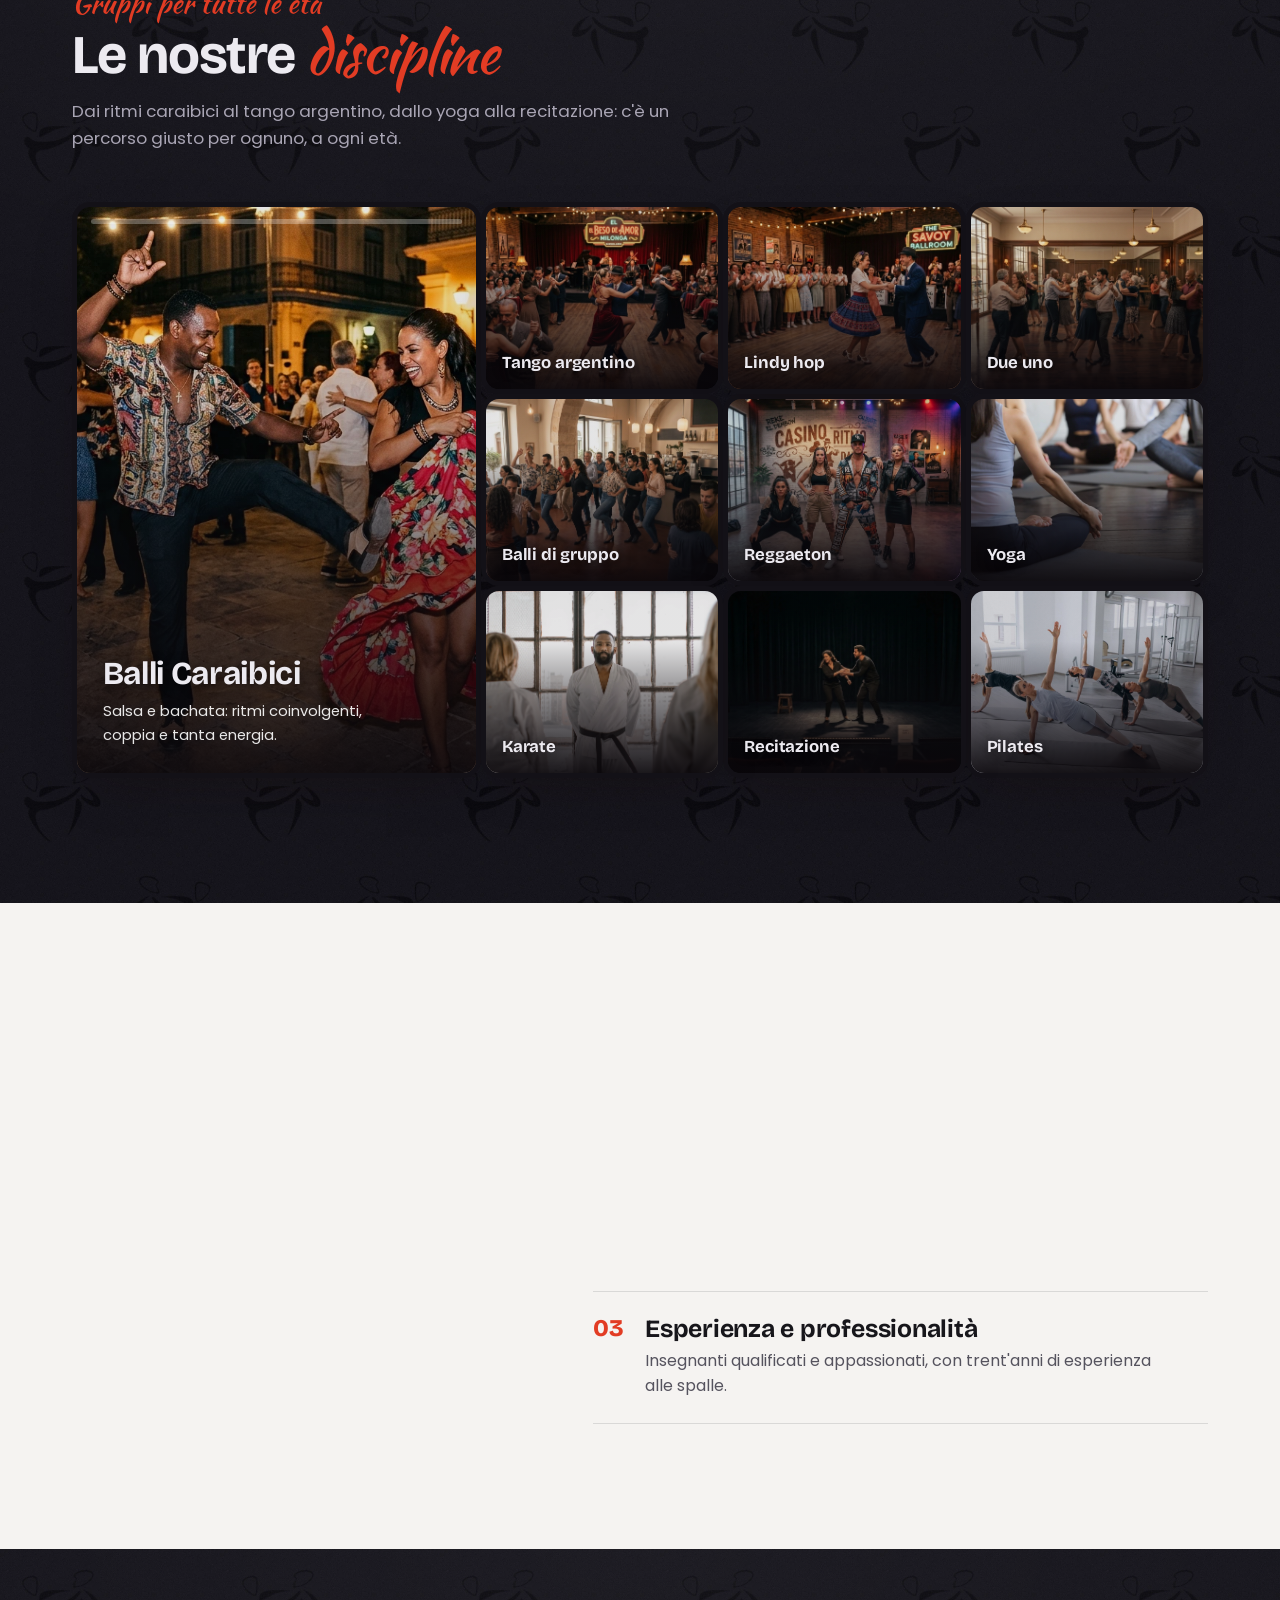
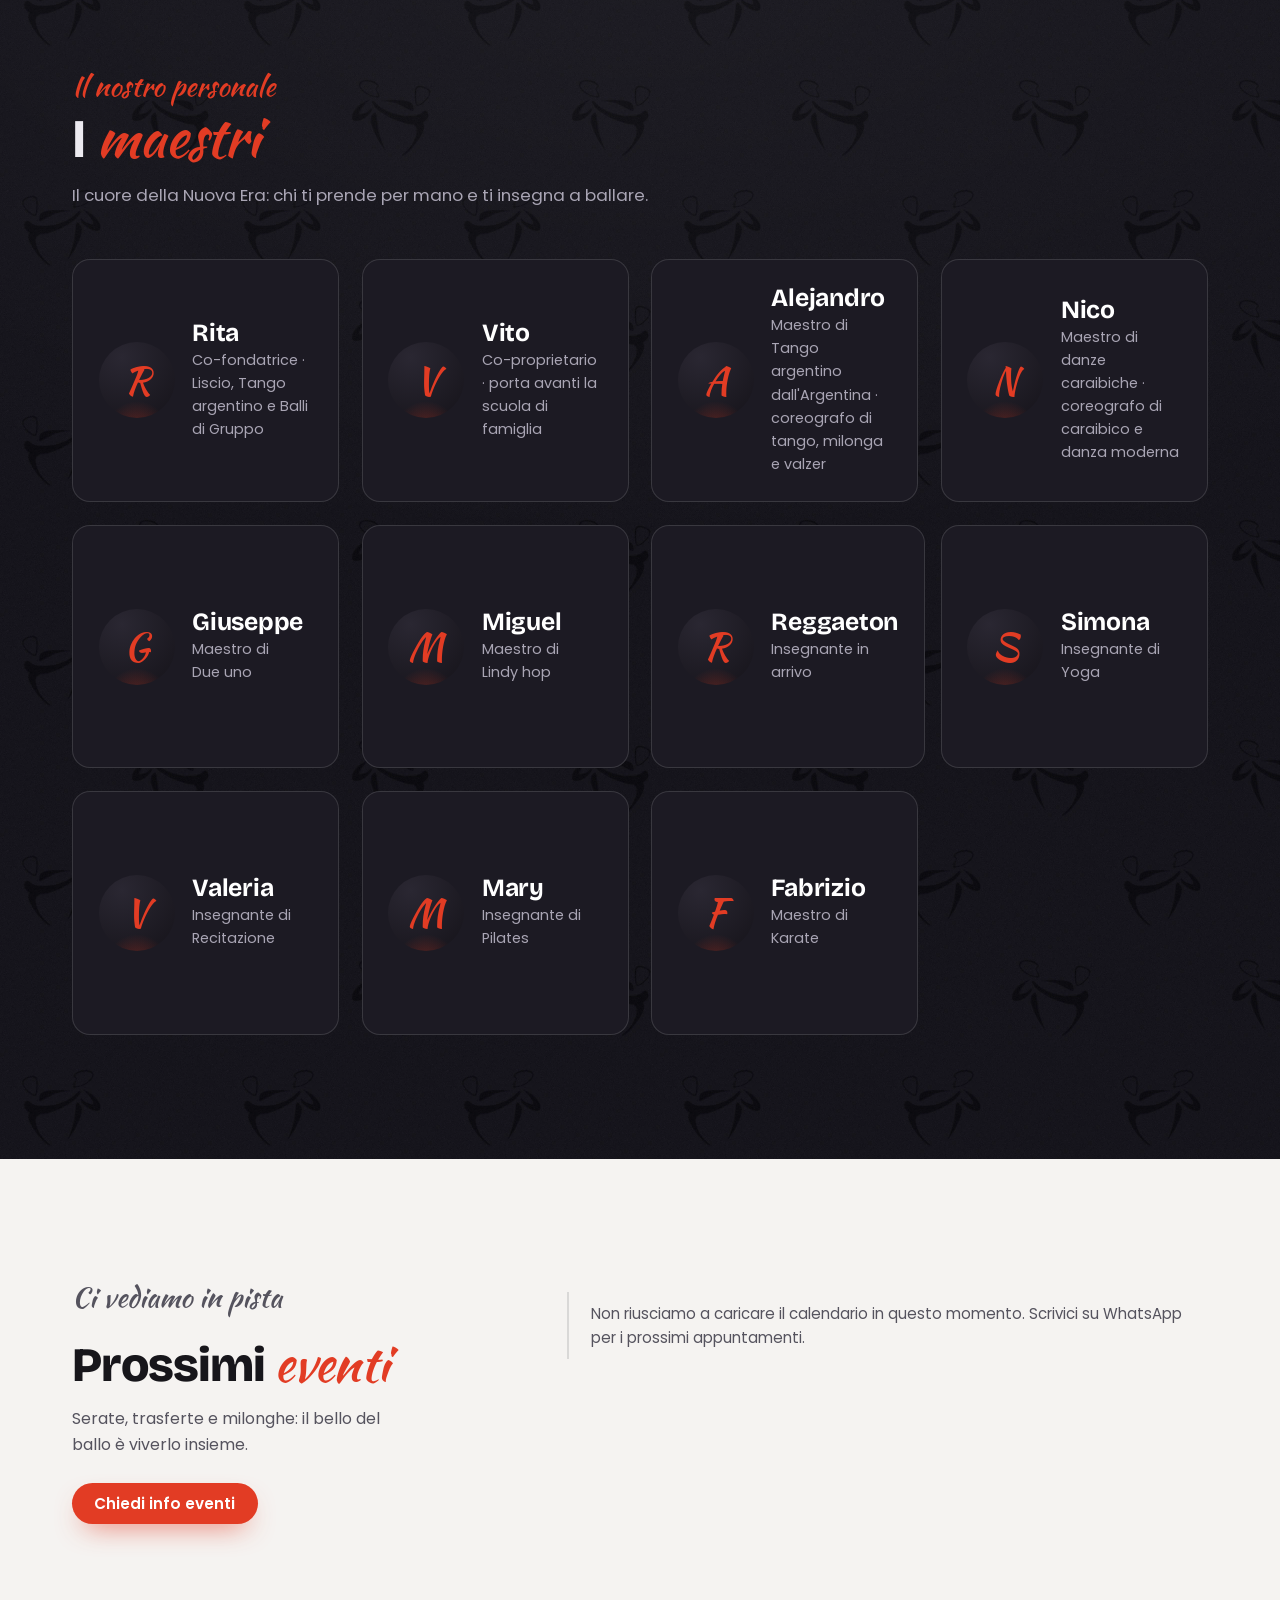
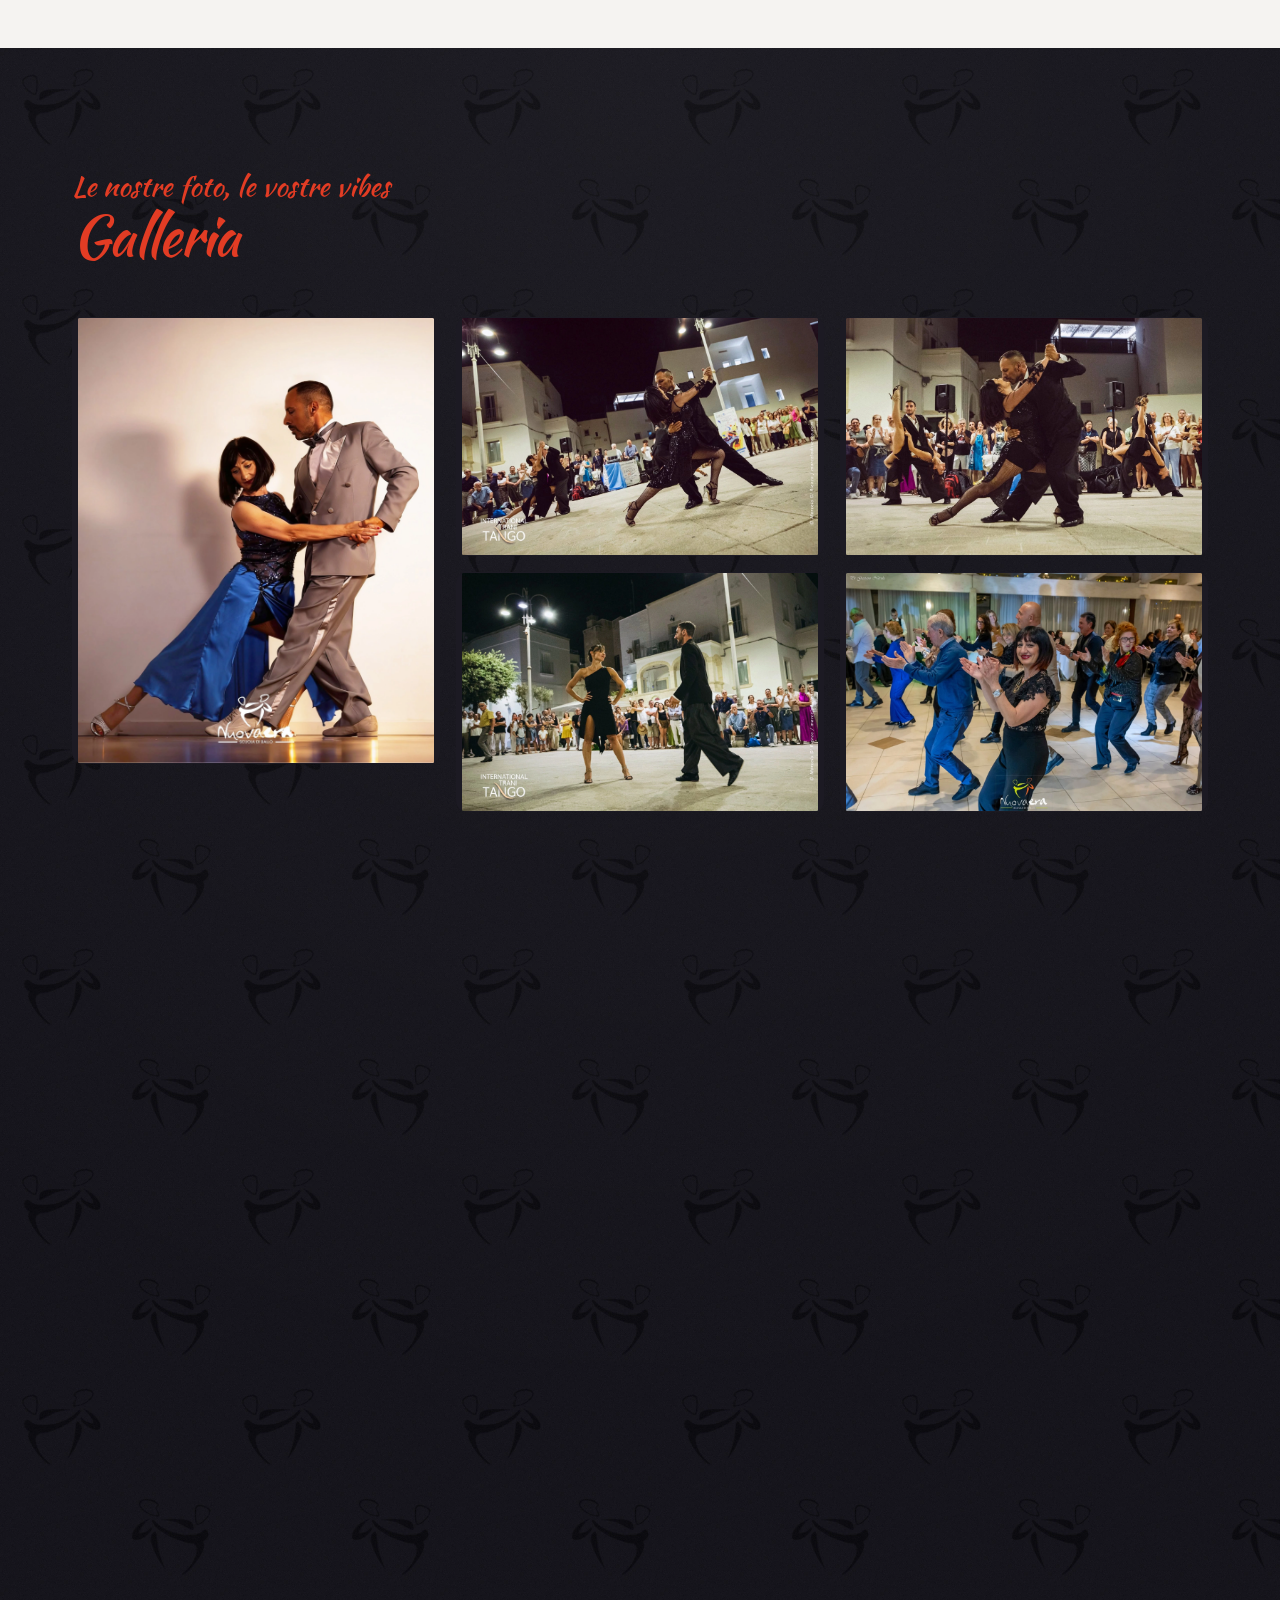
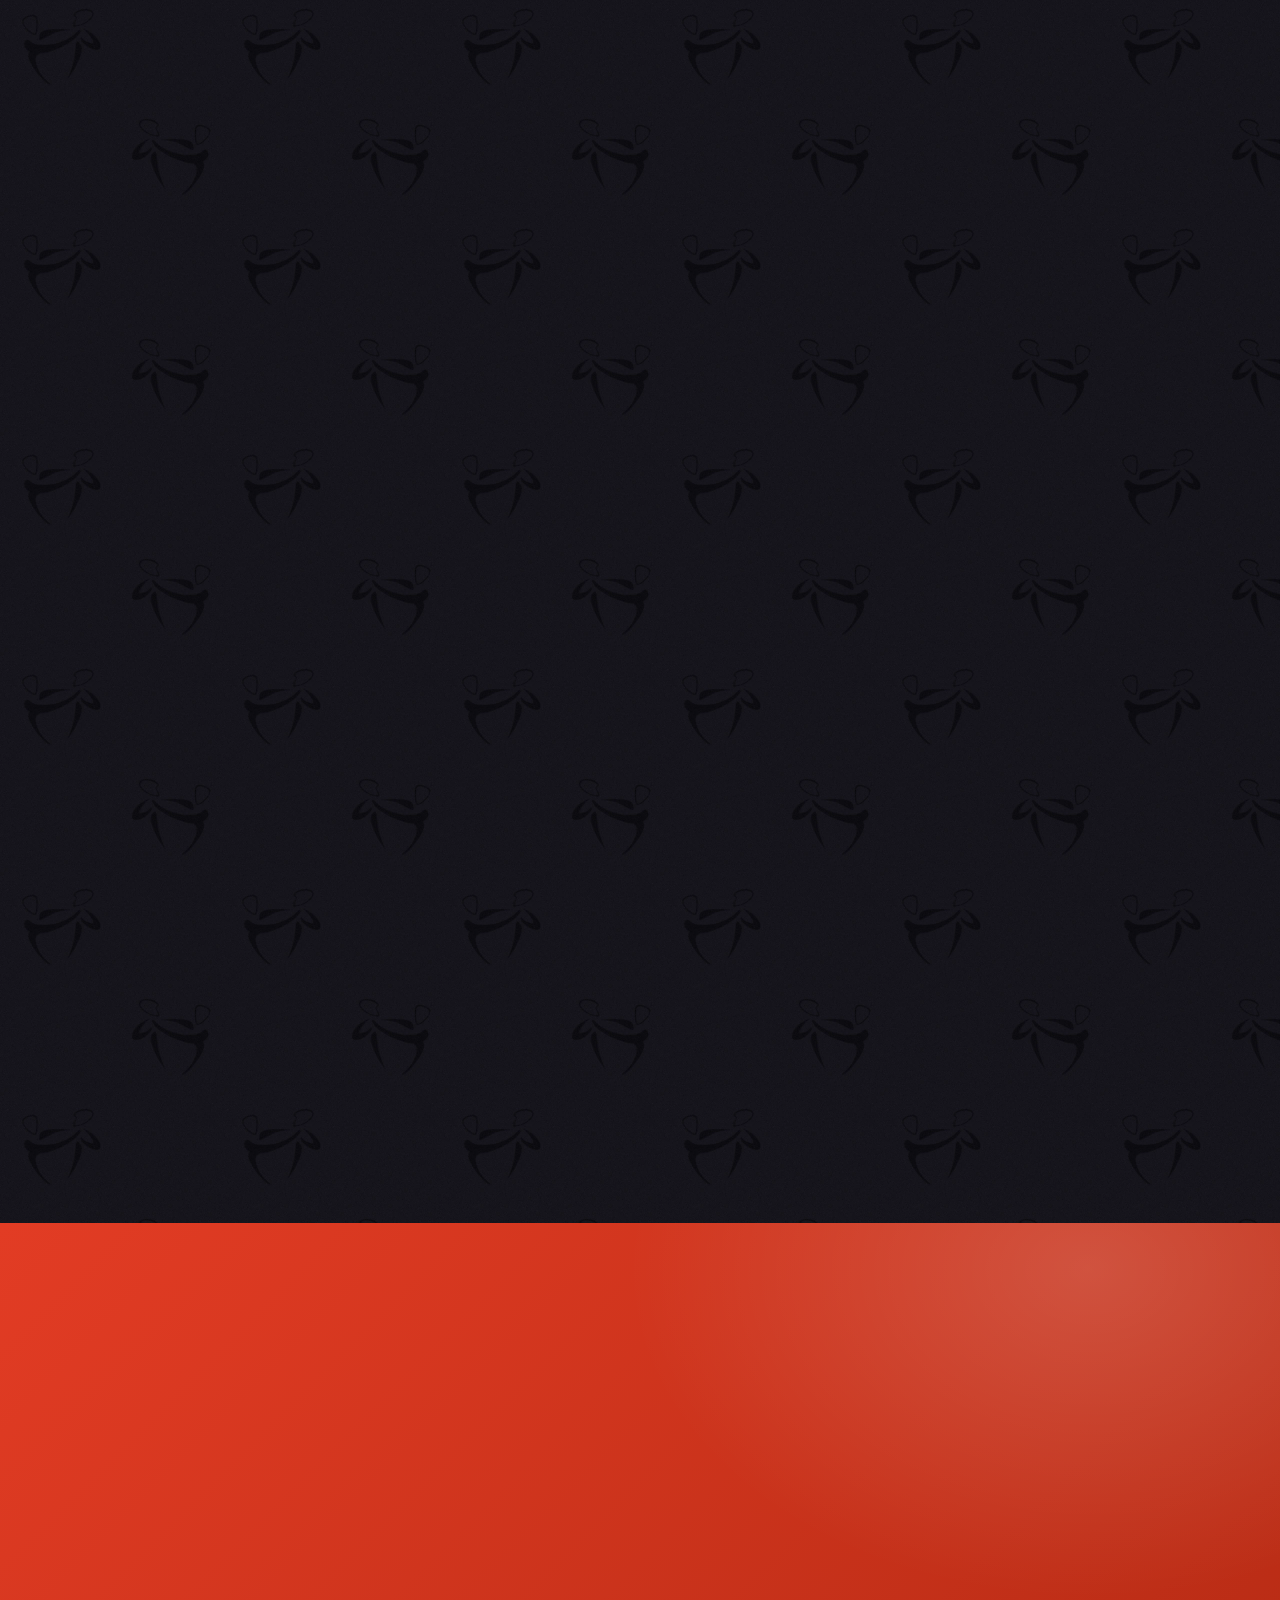
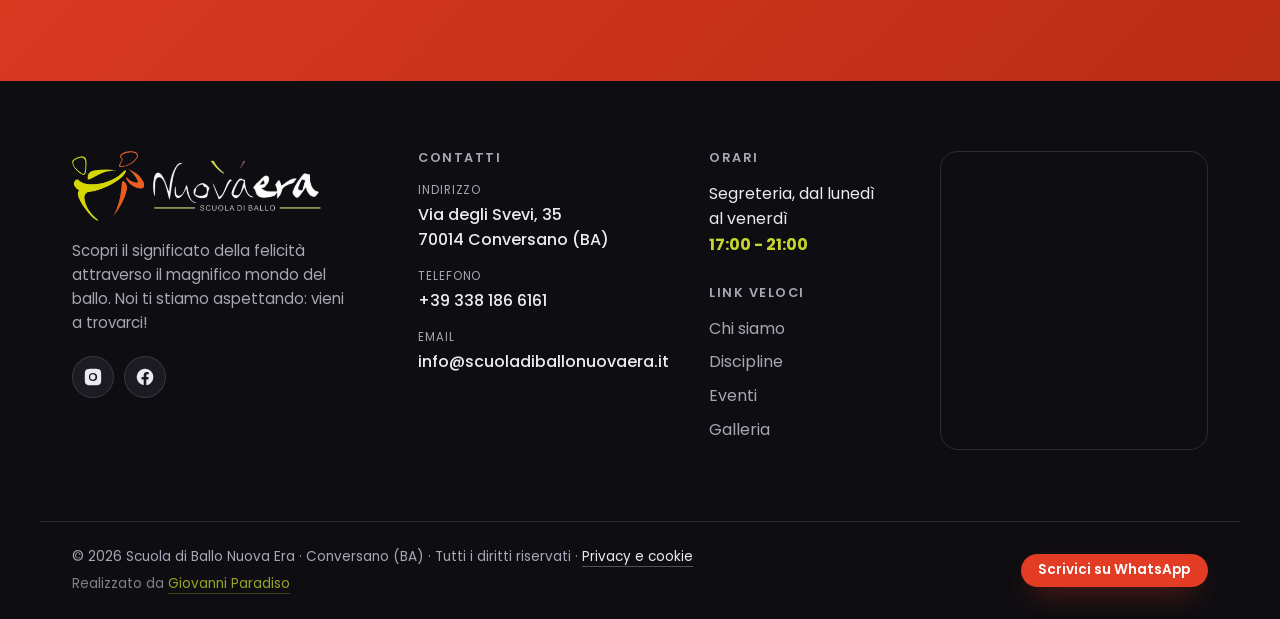
==== commit aad105ba: "Tolti tutti i trattini lunghi dal sito Sostituiti sia i trattini lunghi (em dash) sia quelli medi (e" ====
--- a/index.html
+++ b/index.html
@@ -43,7 +43,7 @@
   gtag('config', 'G-DERJRN6WNC');
 </script>
 
-<link rel="stylesheet" href="css/style.css?v=79">
+<link rel="stylesheet" href="css/style.css?v=80">
 
 <!-- Dati struttrati: aiutano Google a mostrare indirizzo, telefono e mappa nelle ricerche locali -->
 <script type="application/ld+json">
@@ -532,7 +532,7 @@
 
     <div class="footer-col">
       <h4>Orari</h4>
-      <p class="footer-hours">Segreteria, dal lunedì al venerdì<br><strong>17:00 – 21:00</strong></p>
+      <p class="footer-hours">Segreteria, dal lunedì al venerdì<br><strong>17:00 - 21:00</strong></p>
       <h4 class="mt">Link veloci</h4>
       <ul class="footer-links">
         <li><a href="#chi-siamo">Chi siamo</a></li>
@@ -566,6 +566,6 @@
   <span class="lb-count" id="lightboxCount"></span>
 </dialog>
 
-<script src="js/main.js?v=83"></script>
+<script src="js/main.js?v=84"></script>
 </body>
 </html>
--- a/css/style.css
+++ b/css/style.css
@@ -1,5 +1,5 @@
 /* =========================================================
-   Nuova Era · Scuola di Ballo — style.css (v2 redesign)
+   Nuova Era · Scuola di Ballo - style.css (v2 redesign)
    Brand: vermiglio #E23C24 + lime #C6D62E, atmosfera notturna
    Fonts: Bricolage Grotesque (display), Poppins (body), Kaushan Script (accento)
    ========================================================= */
@@ -143,7 +143,7 @@
 .stat-num{display:block;font-family:var(--font-display);font-weight:800;font-size:clamp(2.2rem, 1.6rem + 2vw, 3.4rem);color:var(--lime);line-height:1;letter-spacing:-.02em}
 .stats-band .stat-lbl{display:block;margin-top:.4rem;font-size:.9rem;color:var(--on-dark-soft);font-weight:500}
 
-/* Discipline — mobile: accordion (base) · desktop: mosaico che ruota (@media) */
+/* Discipline - mobile: accordion (base) · desktop: mosaico che ruota (@media) */
 .discipline{}
 .disc-hint{display:block;margin-top:.5rem;color:var(--brand);font-weight:500;font-size:.92rem}
 .tile-bar{position:absolute;top:12px;left:14px;right:14px;height:5px;z-index:3;background:rgba(255,255,255,.28);border-radius:100px;overflow:hidden;opacity:0;transition:opacity .35s var(--ease)}
@@ -269,7 +269,7 @@
 .tl-body h3{margin-bottom:.15rem}
 .tl-body p{color:var(--ink-soft);font-size:.94rem}
 
-/* Galleria — masonry (gestisce foto verticali e orizzontali) */
+/* Galleria - masonry (gestisce foto verticali e orizzontali) */
 .galleria{}
 .gallery{columns:3 280px;column-gap:1rem}
 .gal-item{position:relative;display:block;width:100%;break-inside:avoid;margin:0 0 1rem;overflow:hidden;border-radius:var(--radius-sm);background:var(--night-2);cursor:zoom-in}
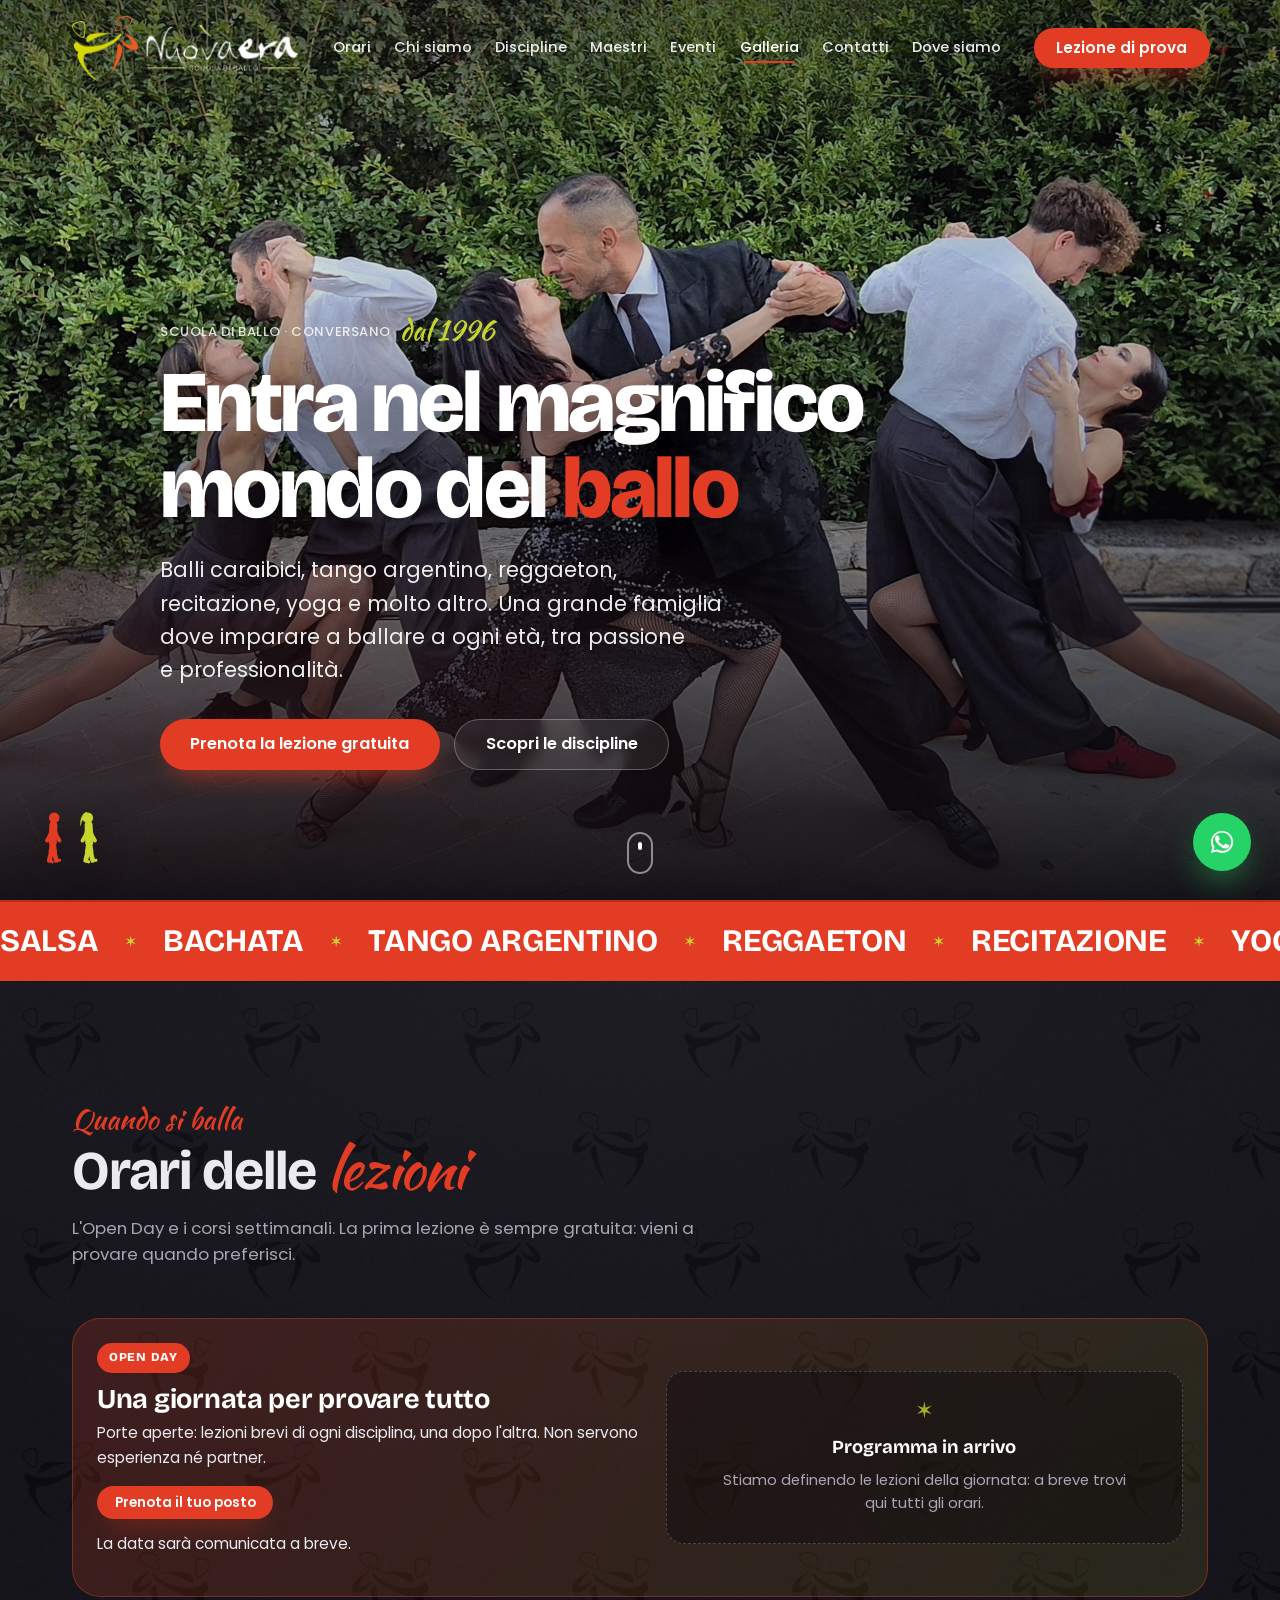
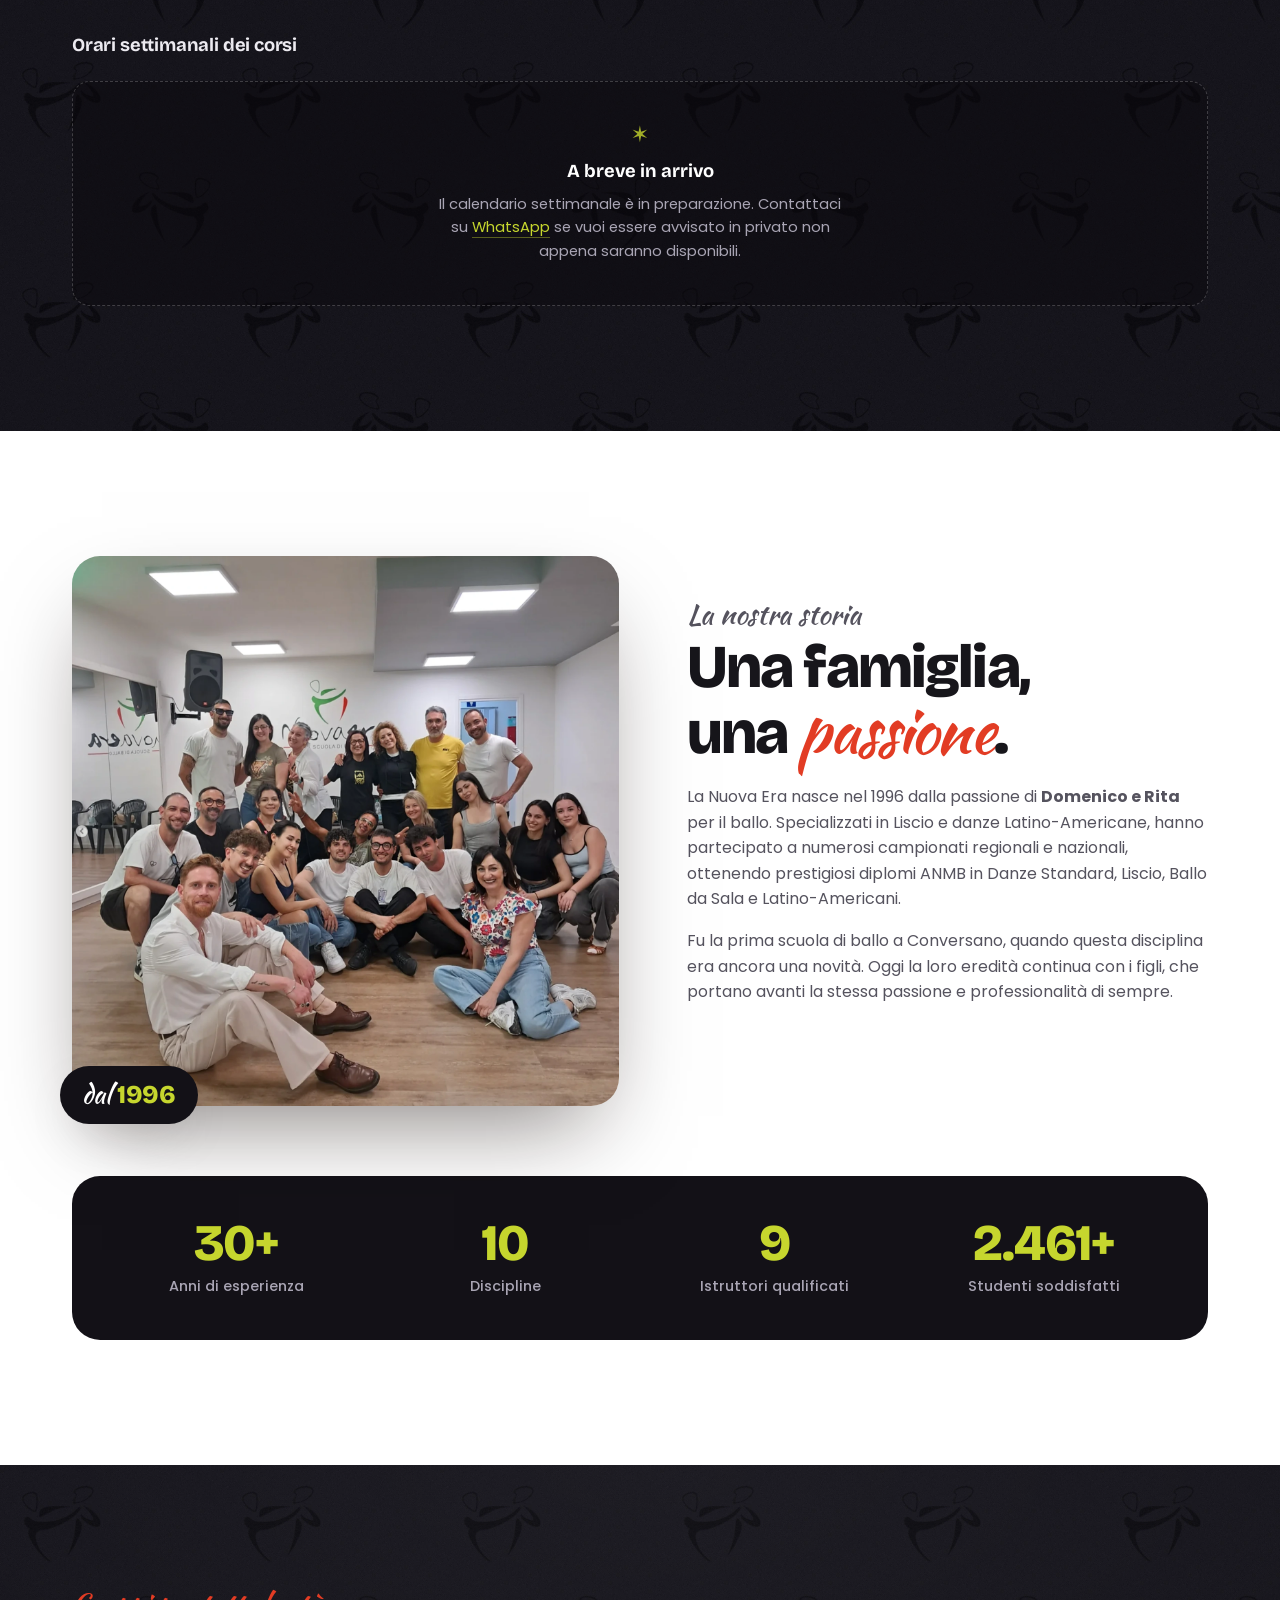
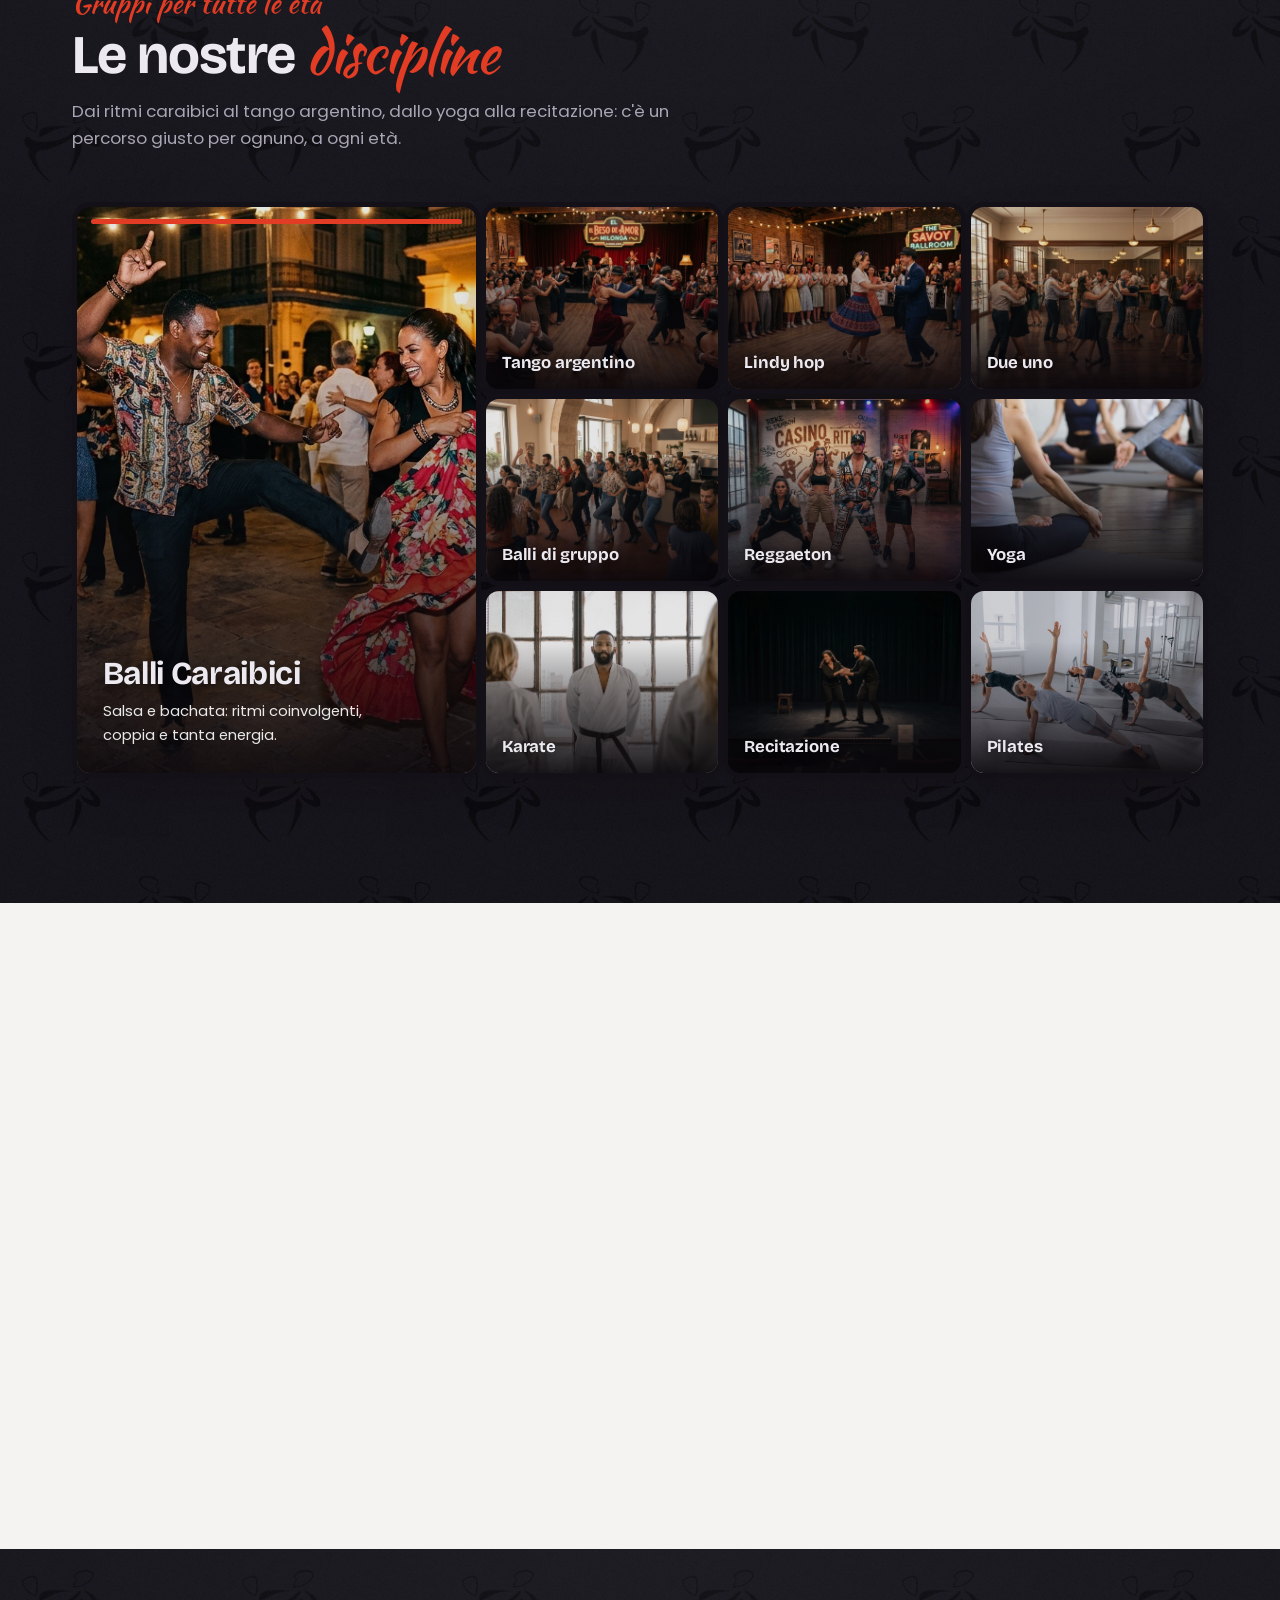
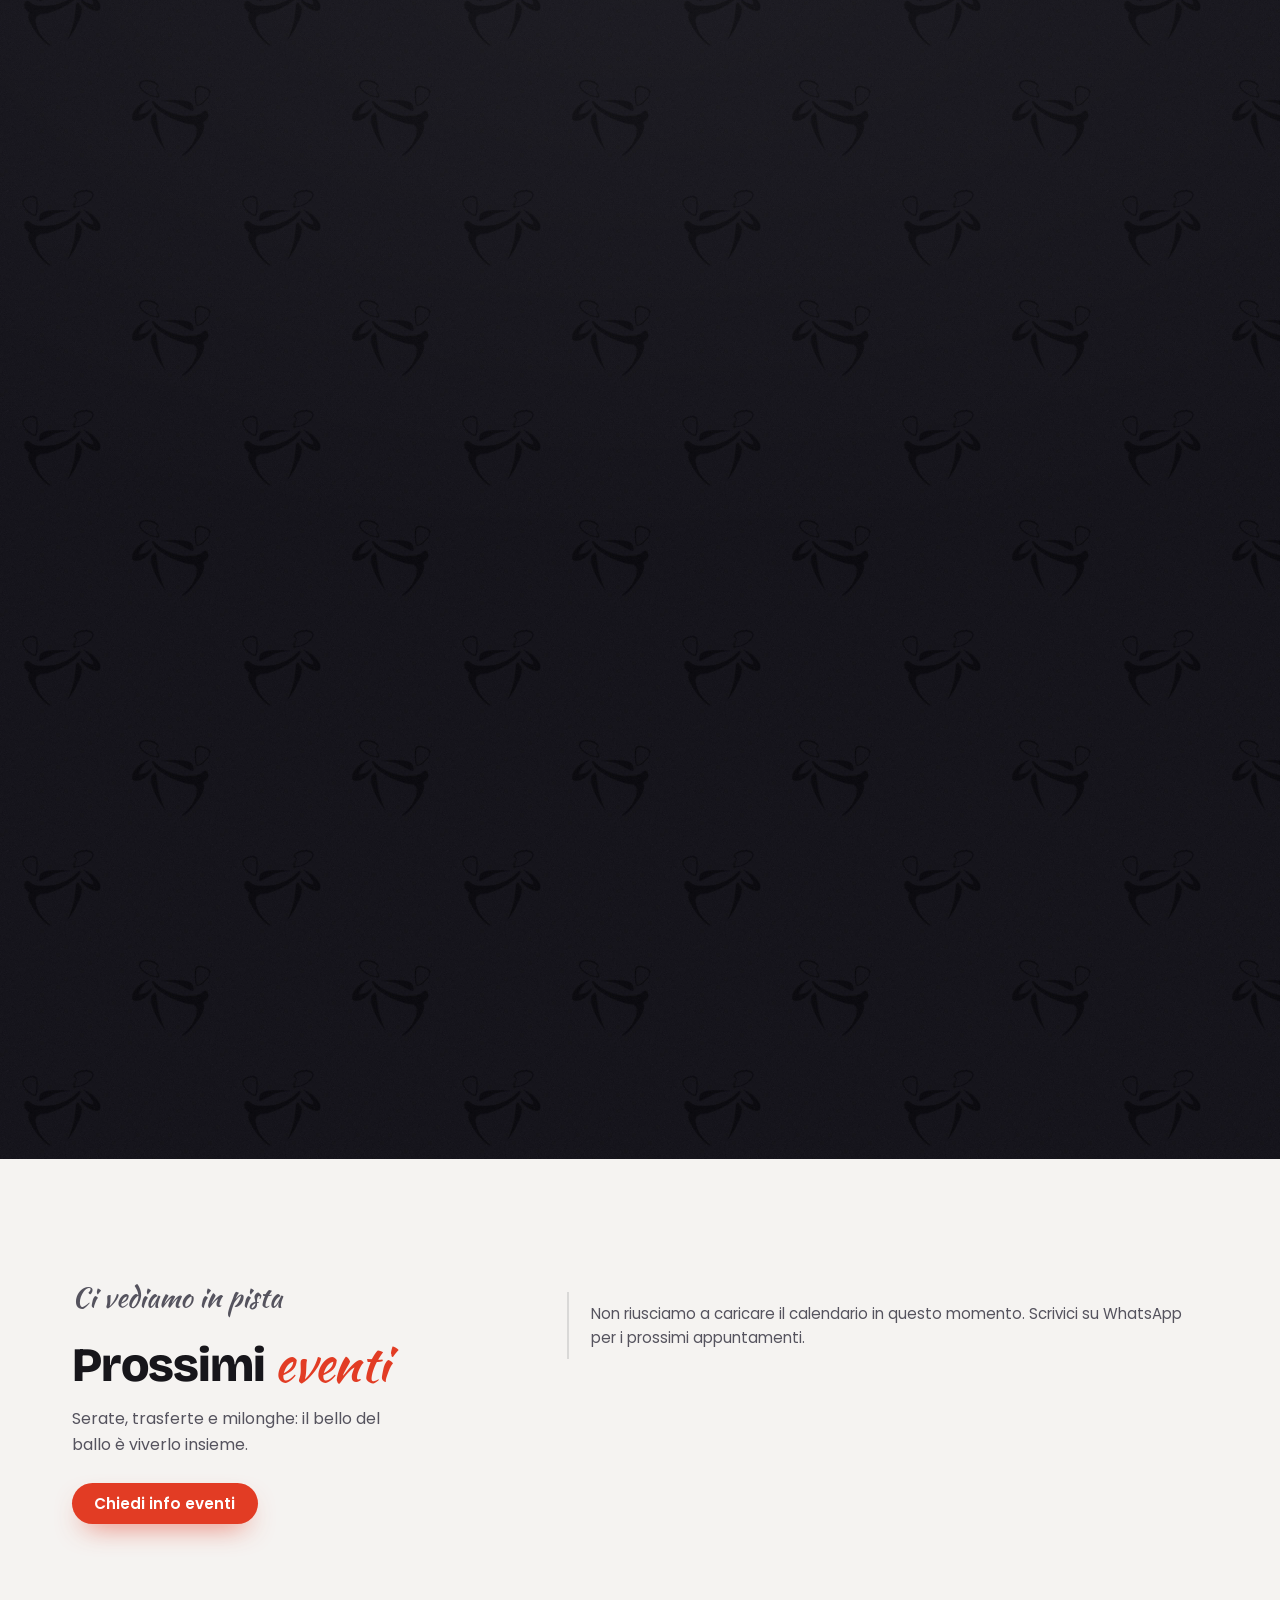
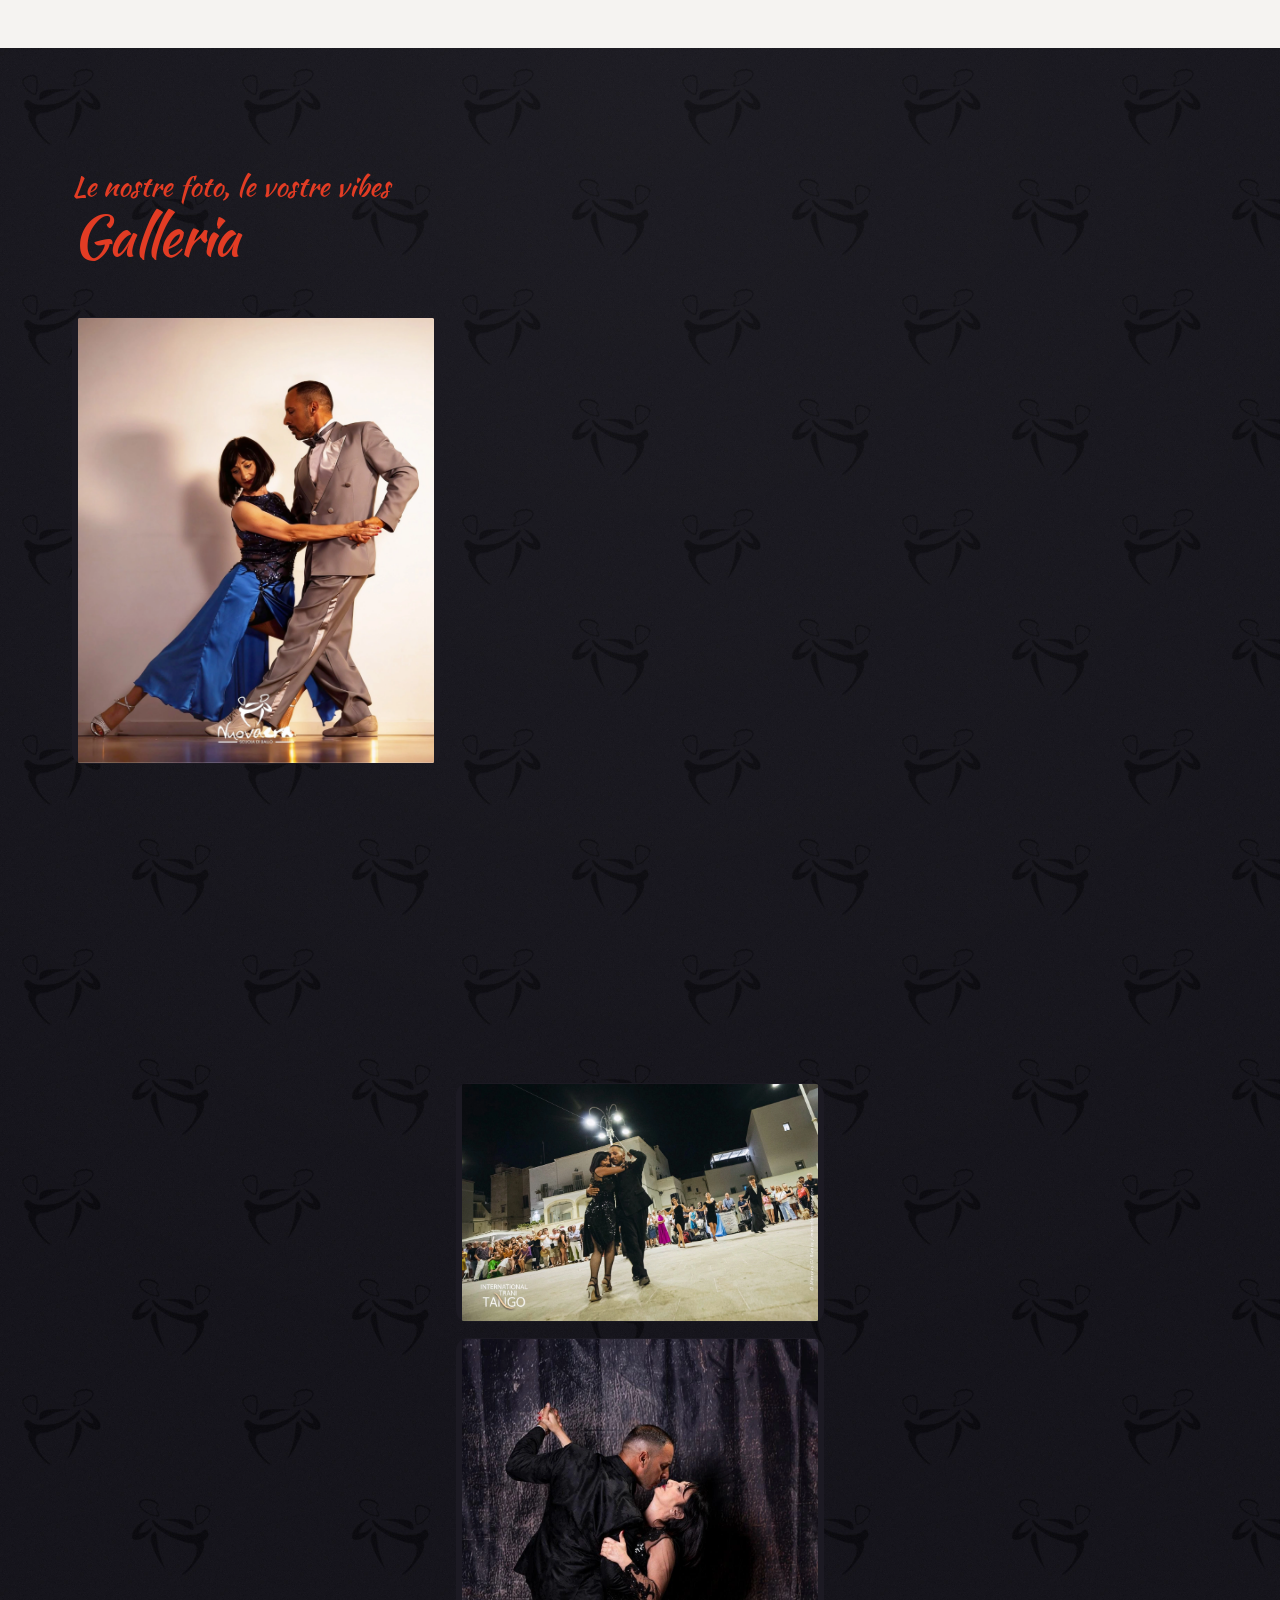
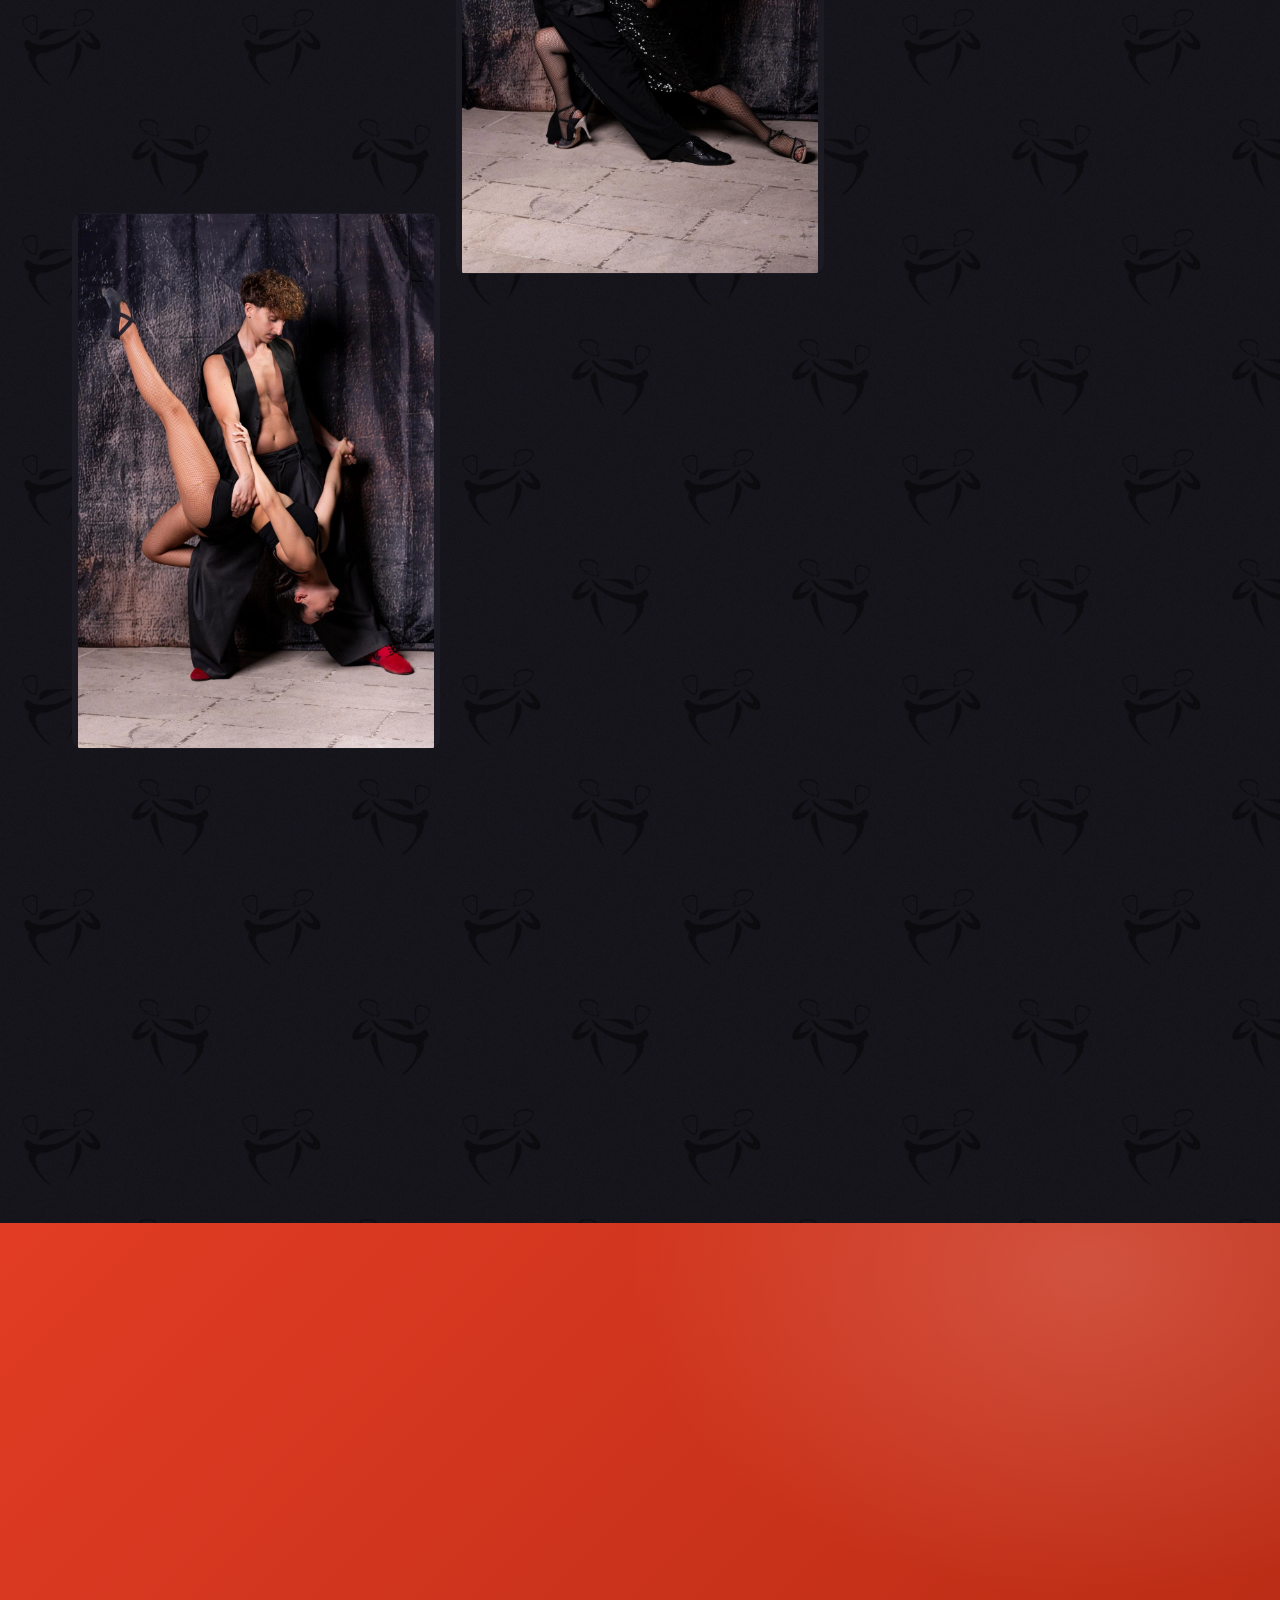
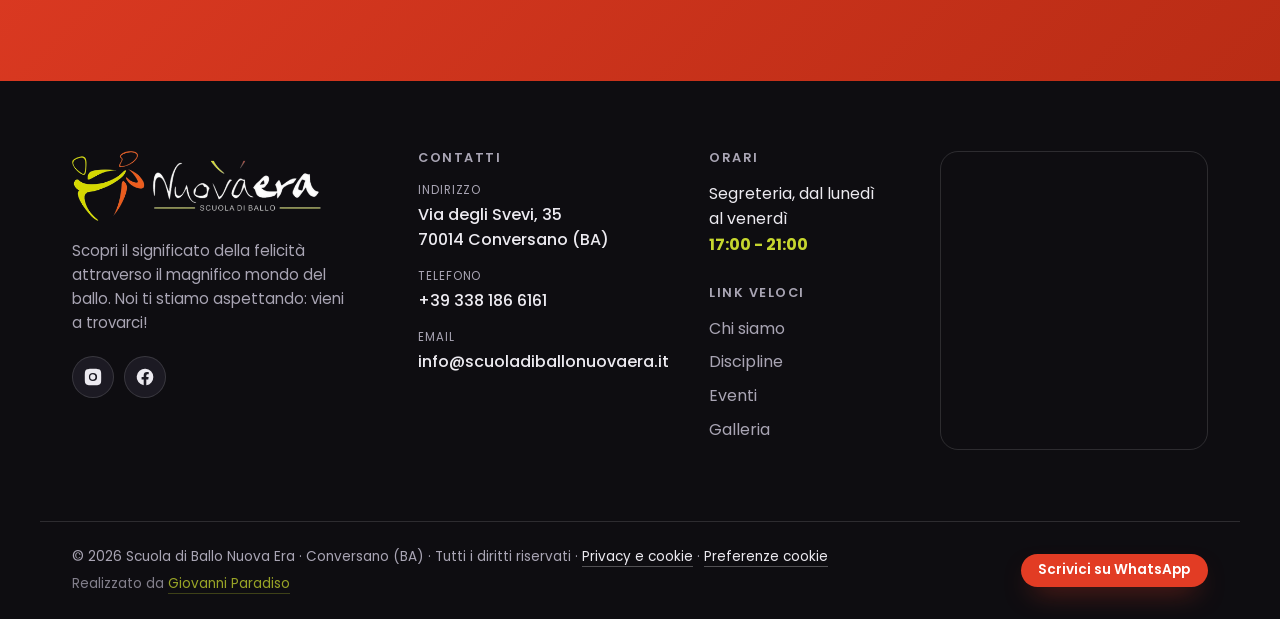
==== commit 6bfdca9a: "Preferenze cookie nel piede al posto del pulsante fisso Il pulsante fisso di Cookiebot finiva sopra " ====
--- a/index.html
+++ b/index.html
@@ -43,7 +43,7 @@
   gtag('config', 'G-DERJRN6WNC');
 </script>
 
-<link rel="stylesheet" href="css/style.css?v=80">
+<link rel="stylesheet" href="css/style.css?v=81">
 
 <!-- Dati struttrati: aiutano Google a mostrare indirizzo, telefono e mappa nelle ricerche locali -->
 <script type="application/ld+json">
@@ -548,7 +548,7 @@
   </div>
 
   <div class="wrap footer-bottom">
-    <p>© <span id="year">2026</span> Scuola di Ballo Nuova Era · Conversano (BA) · Tutti i diritti riservati · <a class="footer-privacy" href="privacy.html">Privacy e cookie</a><br><span class="footer-firma">Realizzato da <a href="mailto:gio@pugliainsite.com">Giovanni Paradiso</a></span></p>
+    <p>© <span id="year">2026</span> Scuola di Ballo Nuova Era · Conversano (BA) · Tutti i diritti riservati · <a class="footer-privacy" href="privacy.html">Privacy e cookie</a> · <a class="footer-privacy" href="javascript:Cookiebot.renew()">Preferenze cookie</a><br><span class="footer-firma">Realizzato da <a href="mailto:gio@pugliainsite.com">Giovanni Paradiso</a></span></p>
     <p class="footer-cta"><a class="btn btn-primary btn-sm" href="https://wa.me/393381866161?text=Ciao!%20Vorrei%20informazioni%20sui%20corsi." target="_blank" rel="noopener">Scrivici su WhatsApp</a></p>
   </div>
 </footer>
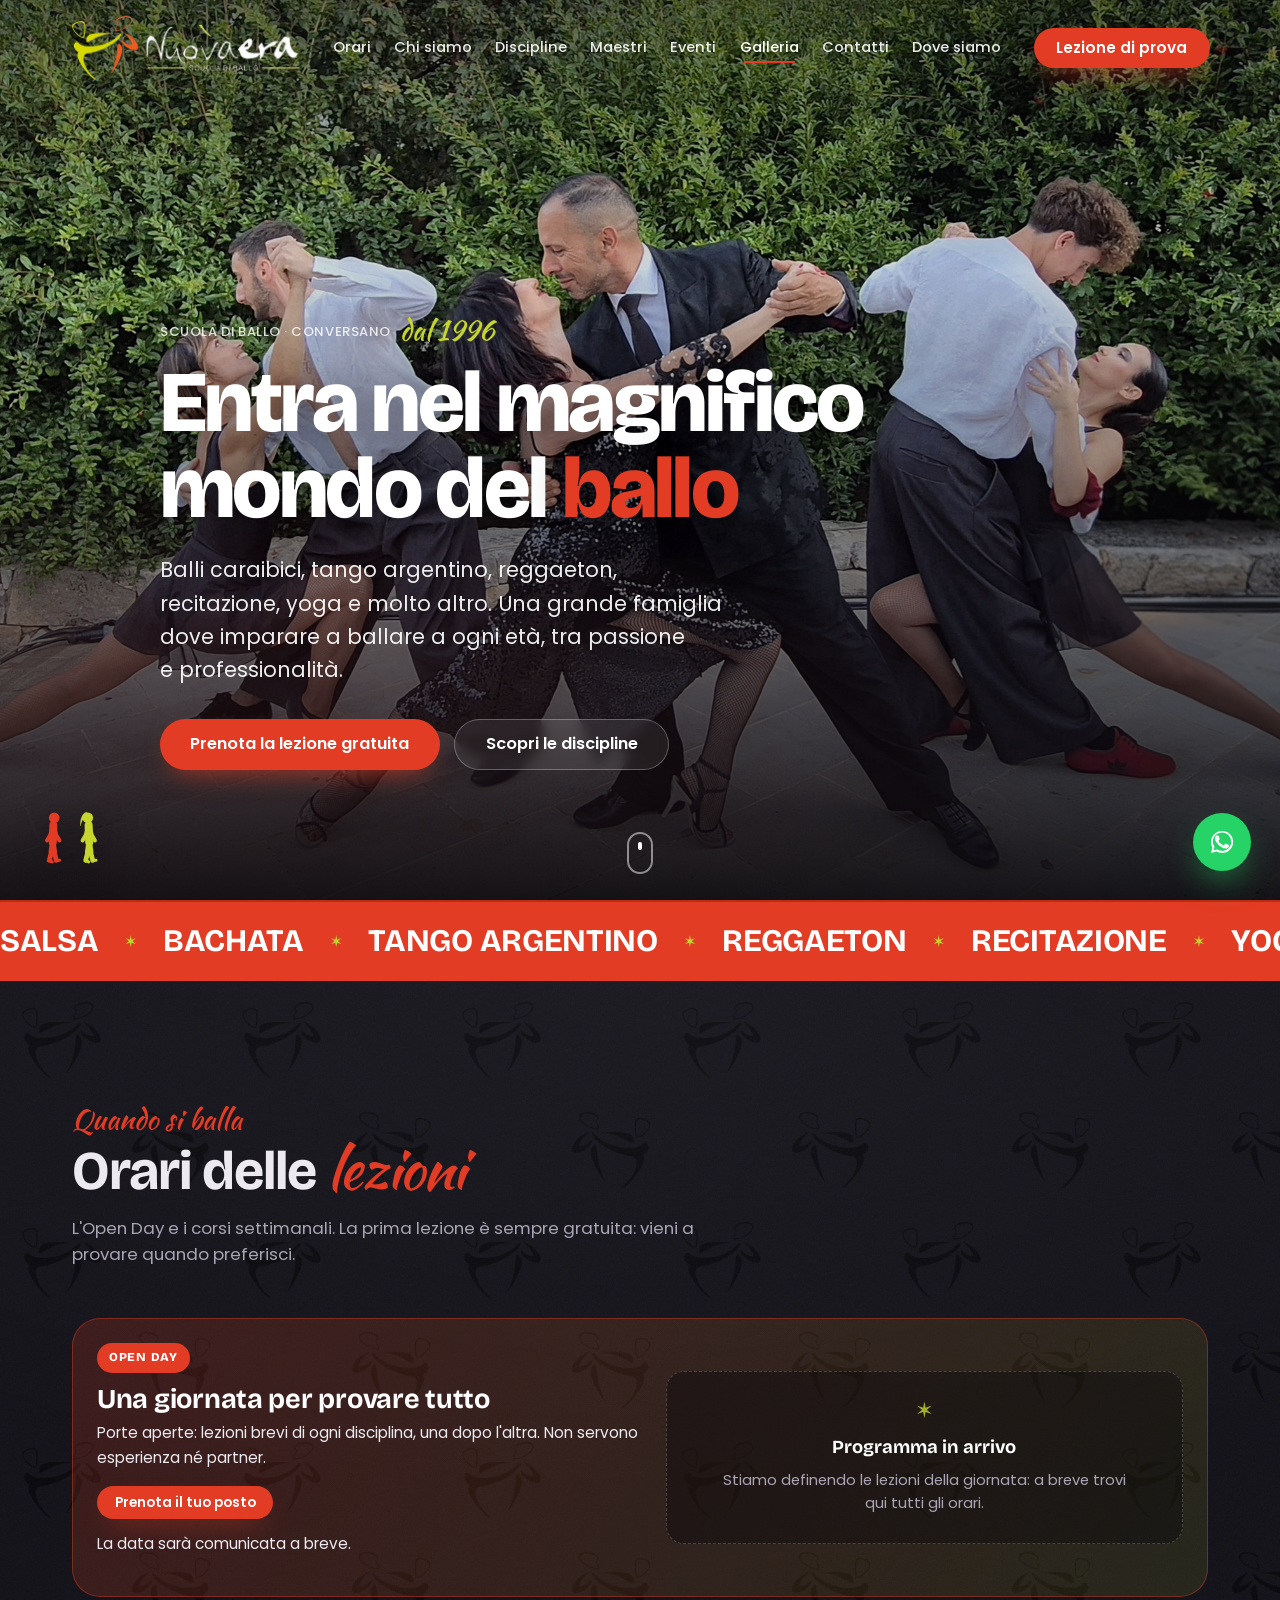
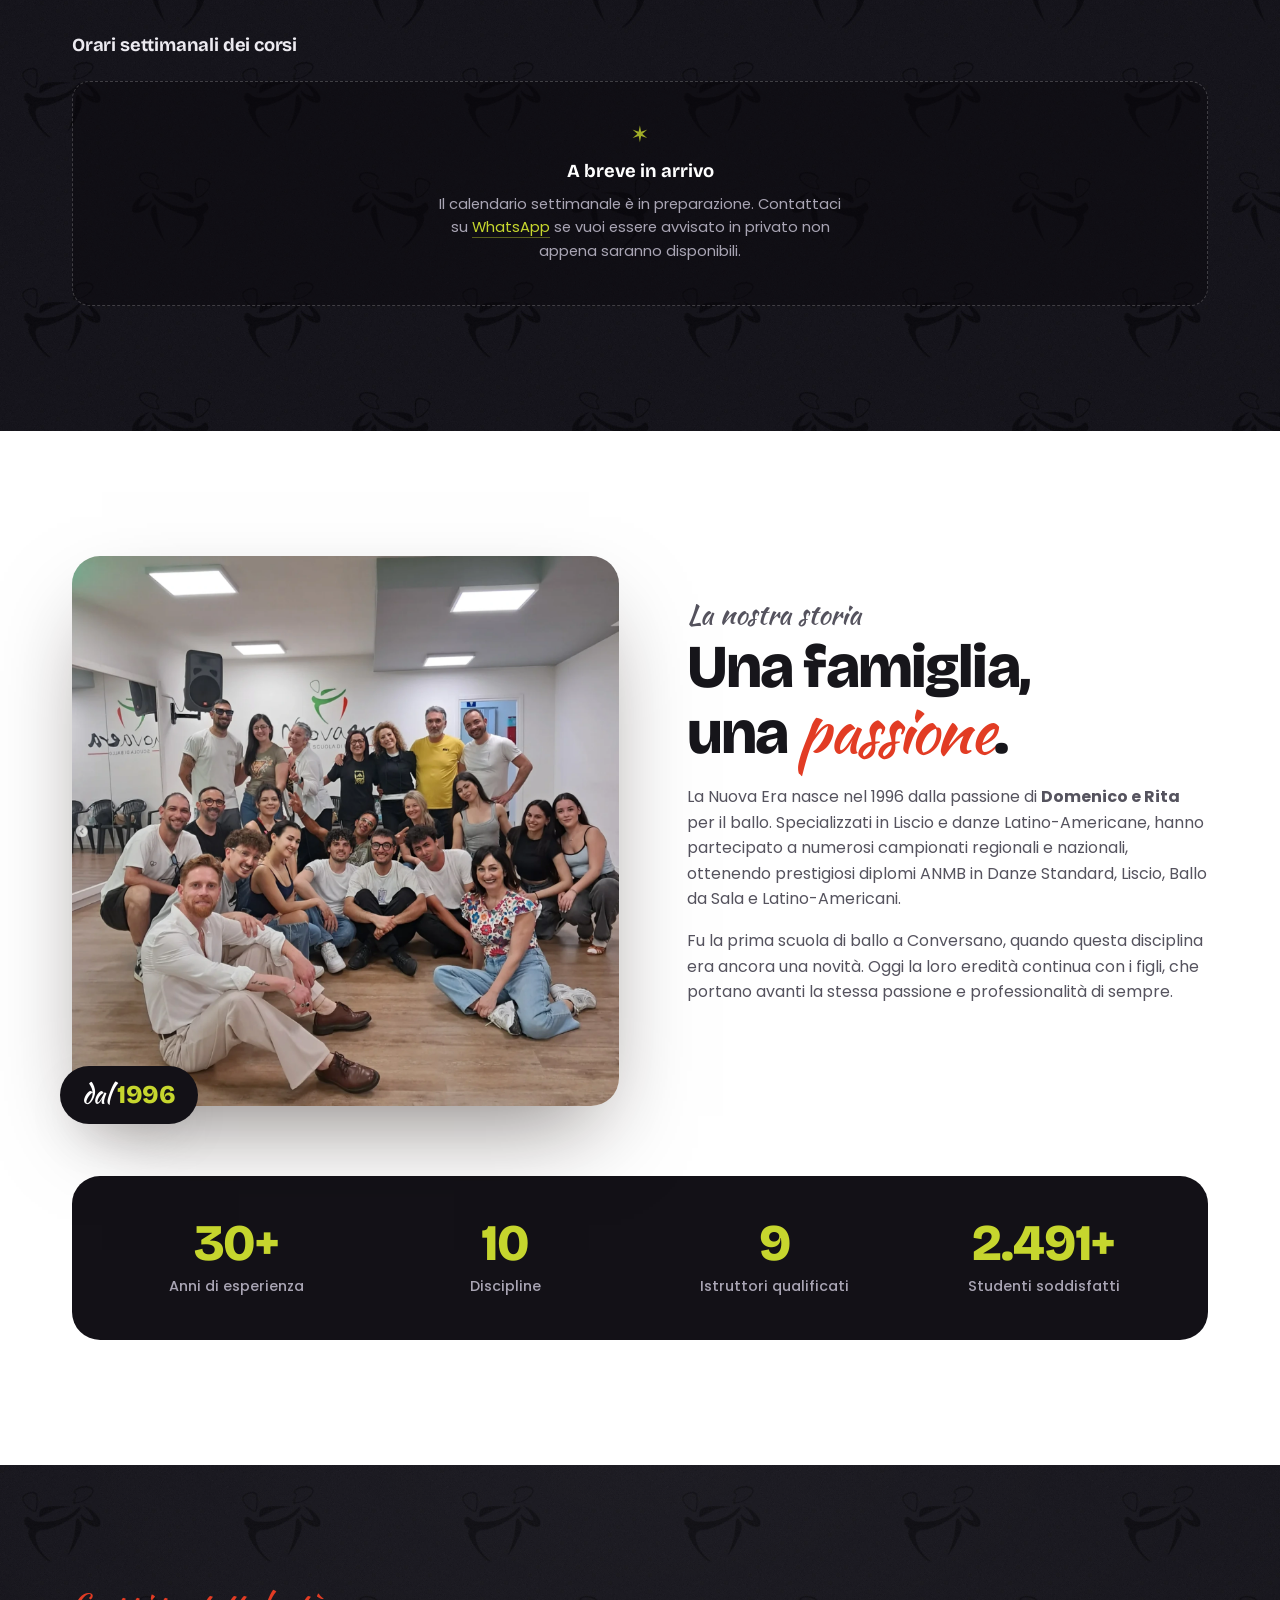
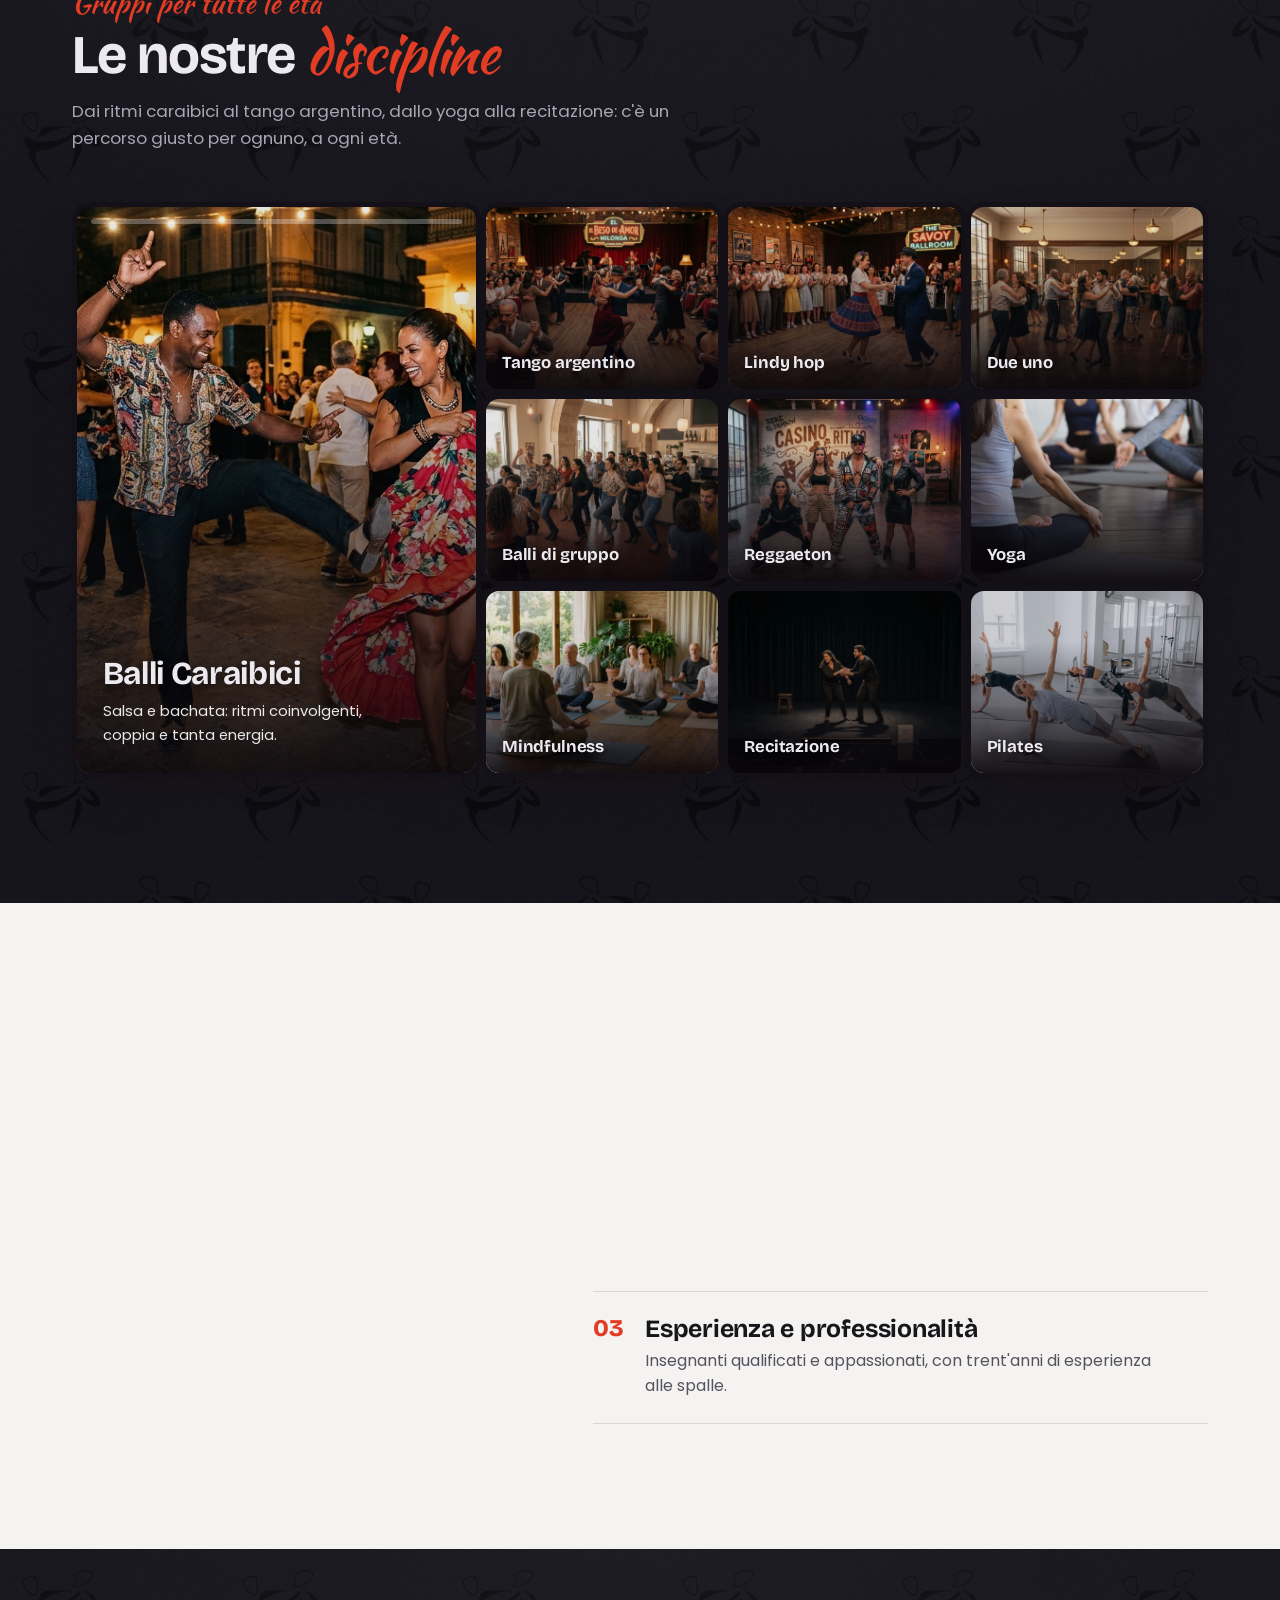
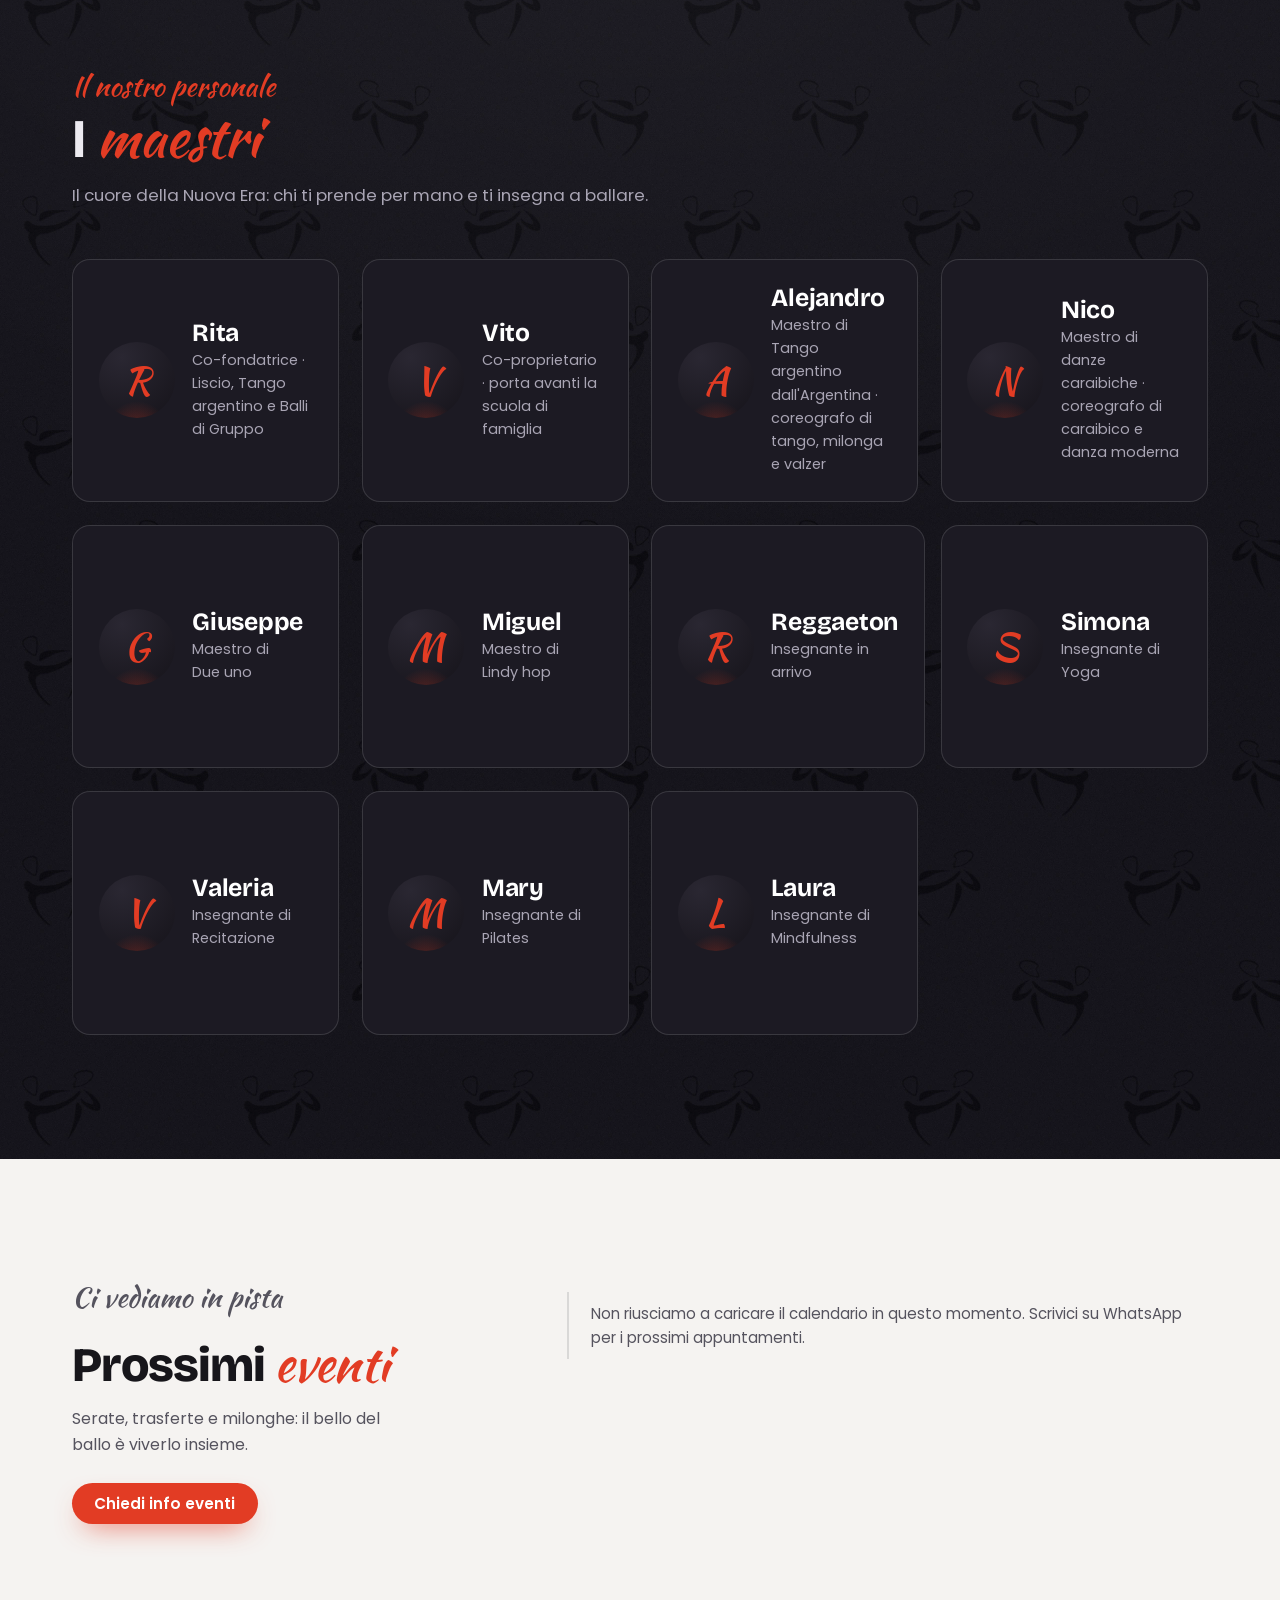
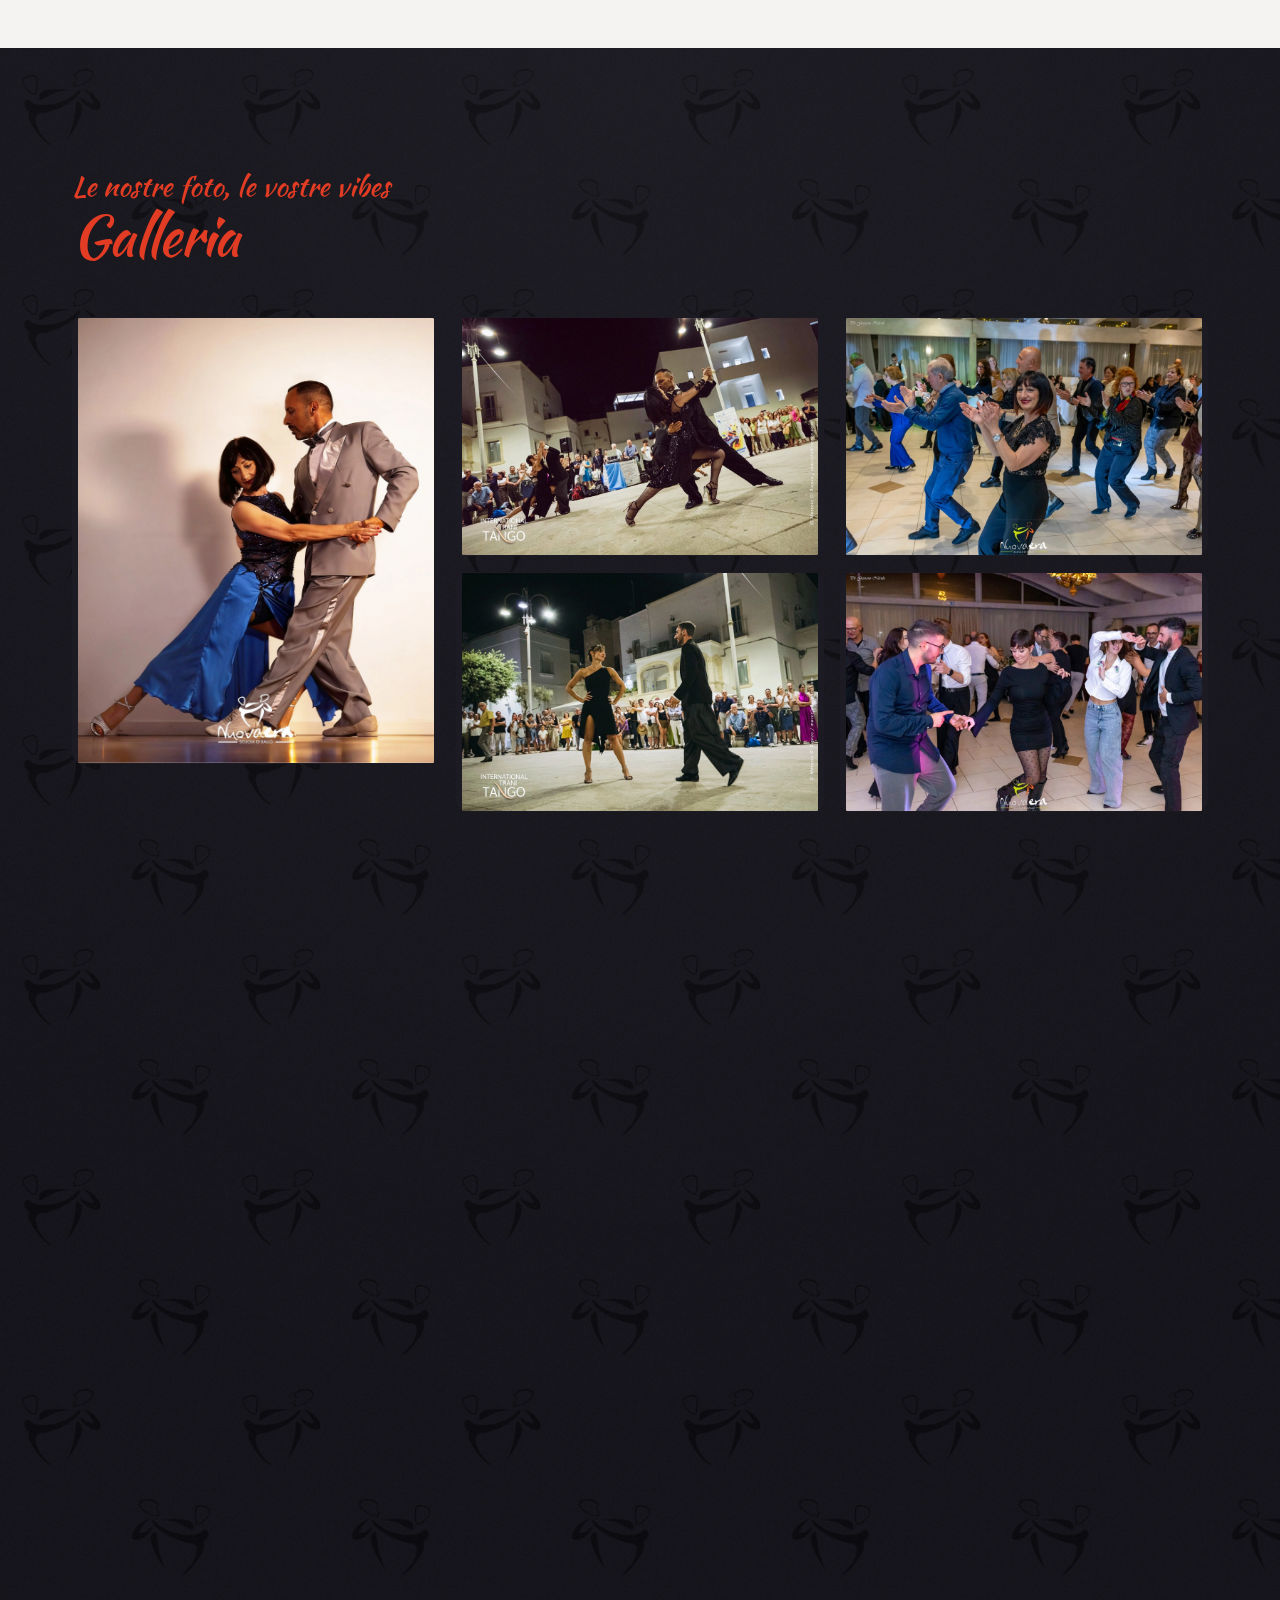
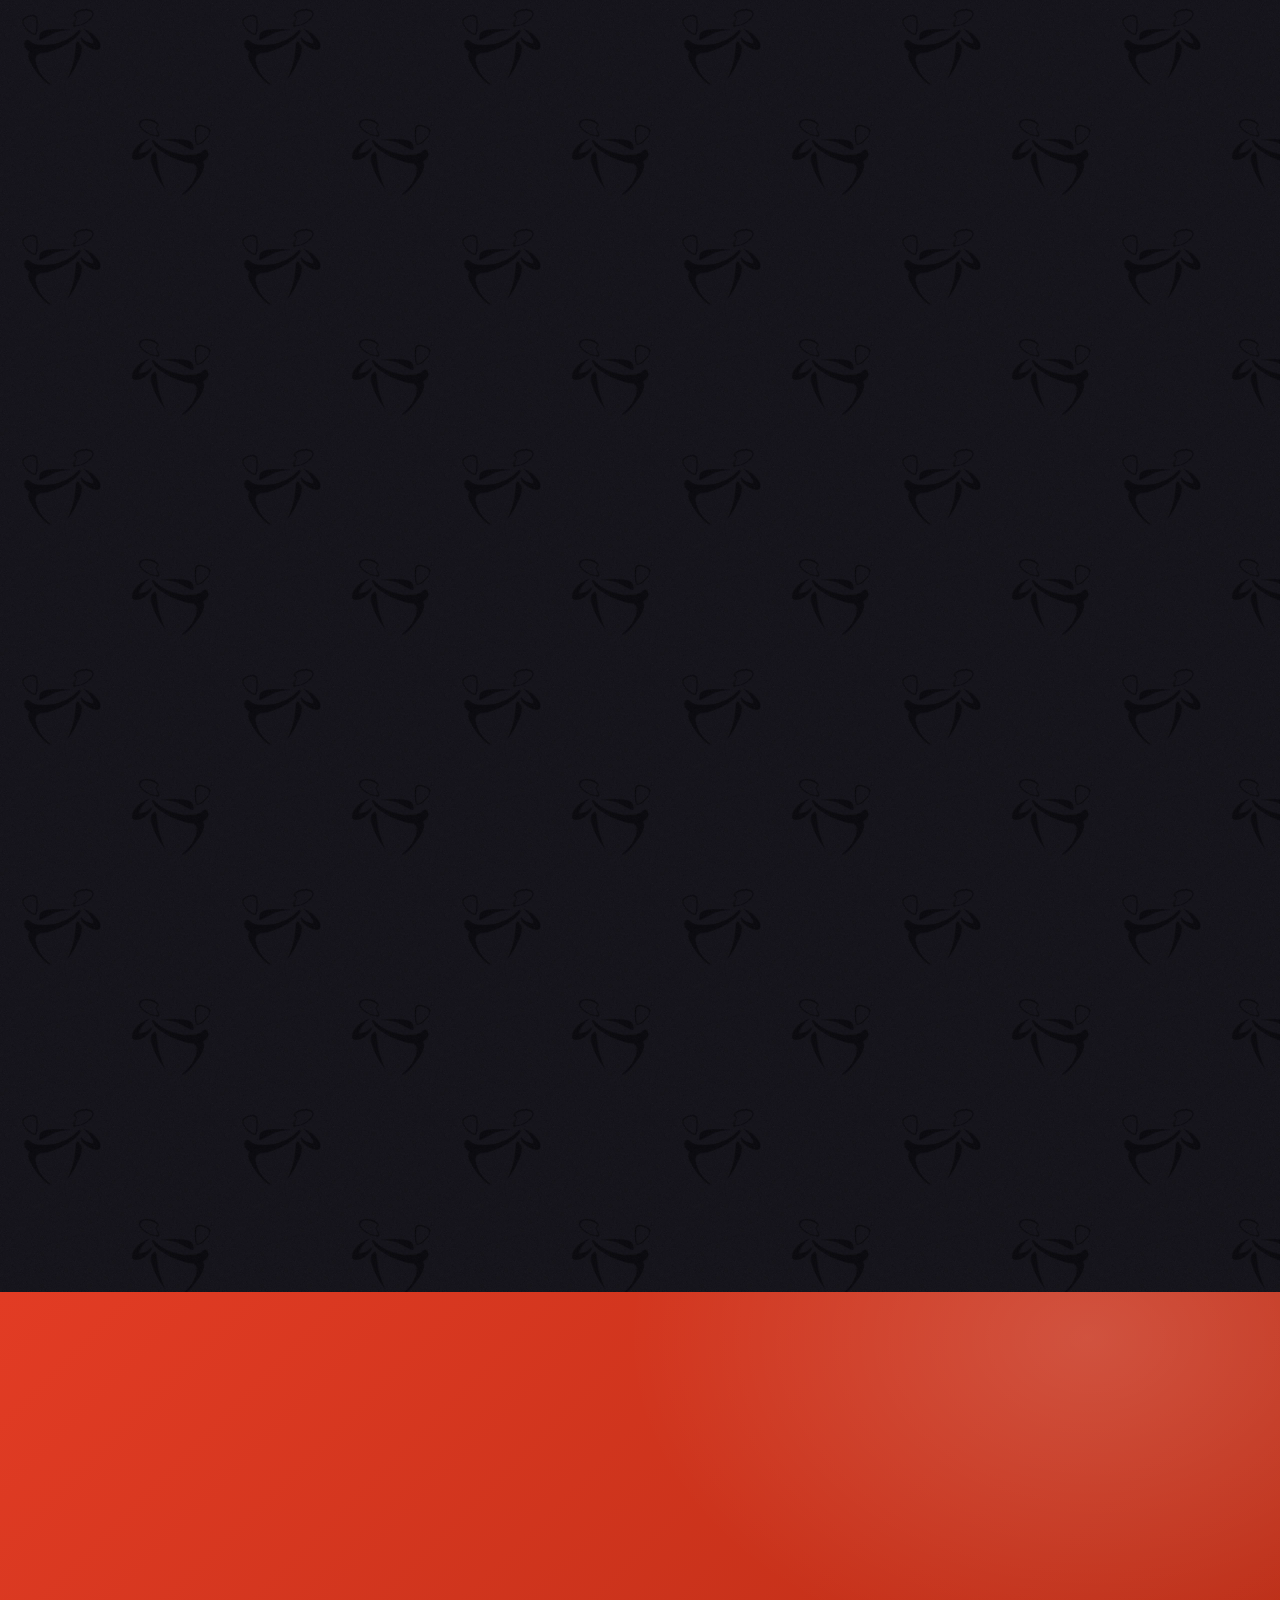
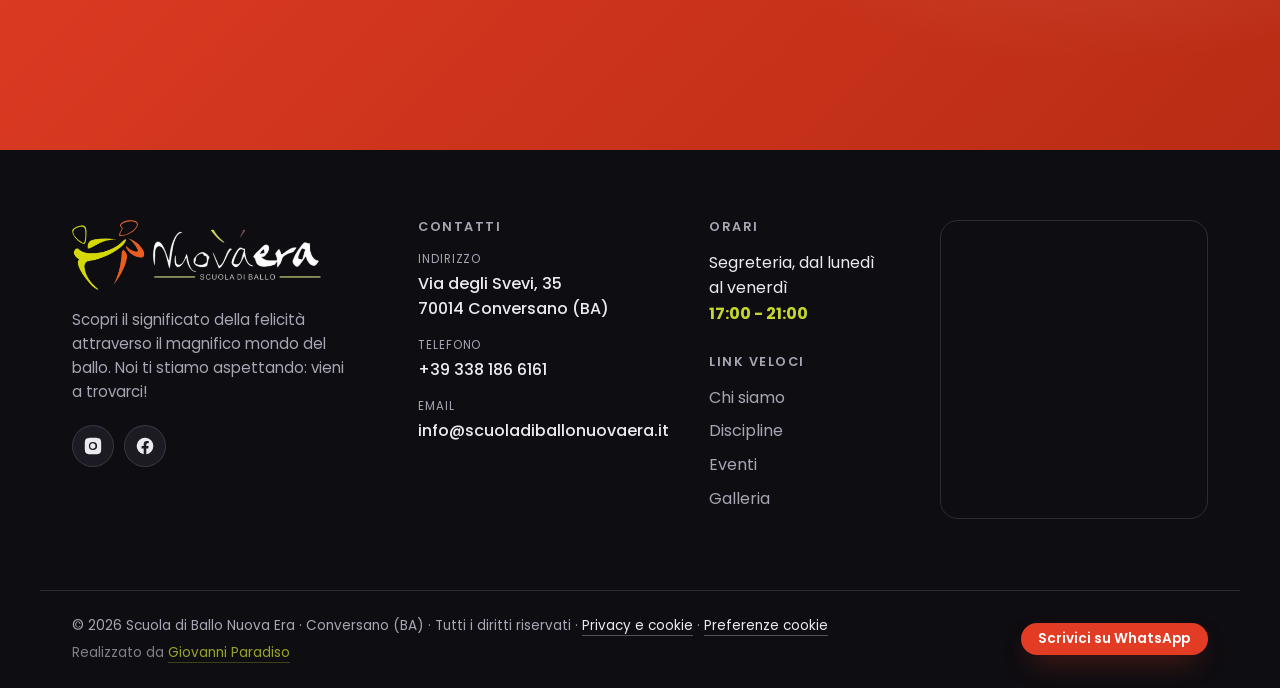
==== commit c775be7c: "Karate diventa Mindfulness con Laura, piu' una foto in galleria La disciplina Karate e il maestro Fa" ====
--- a/index.html
+++ b/index.html
@@ -9,7 +9,7 @@
 <script id="Cookiebot" src="https://consent.cookiebot.com/uc.js" data-cbid="37f9237b-da3d-4e2b-9f1a-f76866b8e7bd" data-blockingmode="auto" data-culture="IT" type="text/javascript"></script>
 
 <title>Nuova Era · Scuola di Ballo a Conversano dal 1996</title>
-<meta name="description" content="Scuola di Ballo Nuova Era a Conversano (BA). Dal 1996: balli caraibici, tango argentino, reggaeton, recitazione, yoga, pilates, due uno e karate. Corsi per tutte le età. Prima lezione gratuita.">
+<meta name="description" content="Scuola di Ballo Nuova Era a Conversano (BA). Dal 1996: balli caraibici, tango argentino, reggaeton, recitazione, yoga, pilates, due uno e mindfulness. Corsi per tutte le età. Prima lezione gratuita.">
 <meta name="theme-color" content="#131117">
 <link rel="canonical" href="https://scuoladiballonuovaera.it/">
 
@@ -51,7 +51,7 @@
   "@context": "https://schema.org",
   "@type": ["LocalBusiness", "SportsActivityLocation"],
   "name": "Scuola di Ballo Nuova Era",
-  "description": "Scuola di ballo a Conversano (BA) dal 1996: balli caraibici, tango argentino, reggaeton, recitazione, yoga, pilates, due uno e karate.",
+  "description": "Scuola di ballo a Conversano (BA) dal 1996: balli caraibici, tango argentino, reggaeton, recitazione, yoga, pilates, due uno e mindfulness.",
   "url": "https://scuoladiballonuovaera.it/",
   "logo": "https://scuoladiballonuovaera.it/assets/img/logo-horizontal.png",
   "image": "https://scuoladiballonuovaera.it/assets/img/og-cover.jpg",
@@ -143,10 +143,10 @@
 <!-- ============ MARQUEE ============ -->
 <div class="marquee" aria-hidden="true">
   <div class="marquee-track">
-    <span>Salsa</span><i>✶</i><span>Bachata</span><i>✶</i><span>Tango argentino</span><i>✶</i><span>Reggaeton</span><i>✶</i><span>Recitazione</span><i>✶</i><span>Yoga</span><i>✶</i><span>Pilates</span><i>✶</i><span>Due uno</span><i>✶</i><span>Karate</span><i>✶</i>
-    <span>Salsa</span><i>✶</i><span>Bachata</span><i>✶</i><span>Tango argentino</span><i>✶</i><span>Reggaeton</span><i>✶</i><span>Recitazione</span><i>✶</i><span>Yoga</span><i>✶</i><span>Pilates</span><i>✶</i><span>Due uno</span><i>✶</i><span>Karate</span><i>✶</i>
-    <span>Salsa</span><i>✶</i><span>Bachata</span><i>✶</i><span>Tango argentino</span><i>✶</i><span>Reggaeton</span><i>✶</i><span>Recitazione</span><i>✶</i><span>Yoga</span><i>✶</i><span>Pilates</span><i>✶</i><span>Due uno</span><i>✶</i><span>Karate</span><i>✶</i>
-    <span>Salsa</span><i>✶</i><span>Bachata</span><i>✶</i><span>Tango argentino</span><i>✶</i><span>Reggaeton</span><i>✶</i><span>Recitazione</span><i>✶</i><span>Yoga</span><i>✶</i><span>Pilates</span><i>✶</i><span>Due uno</span><i>✶</i><span>Karate</span><i>✶</i>
+    <span>Salsa</span><i>✶</i><span>Bachata</span><i>✶</i><span>Tango argentino</span><i>✶</i><span>Reggaeton</span><i>✶</i><span>Recitazione</span><i>✶</i><span>Yoga</span><i>✶</i><span>Pilates</span><i>✶</i><span>Due uno</span><i>✶</i><span>Mindfulness</span><i>✶</i>
+    <span>Salsa</span><i>✶</i><span>Bachata</span><i>✶</i><span>Tango argentino</span><i>✶</i><span>Reggaeton</span><i>✶</i><span>Recitazione</span><i>✶</i><span>Yoga</span><i>✶</i><span>Pilates</span><i>✶</i><span>Due uno</span><i>✶</i><span>Mindfulness</span><i>✶</i>
+    <span>Salsa</span><i>✶</i><span>Bachata</span><i>✶</i><span>Tango argentino</span><i>✶</i><span>Reggaeton</span><i>✶</i><span>Recitazione</span><i>✶</i><span>Yoga</span><i>✶</i><span>Pilates</span><i>✶</i><span>Due uno</span><i>✶</i><span>Mindfulness</span><i>✶</i>
+    <span>Salsa</span><i>✶</i><span>Bachata</span><i>✶</i><span>Tango argentino</span><i>✶</i><span>Reggaeton</span><i>✶</i><span>Recitazione</span><i>✶</i><span>Yoga</span><i>✶</i><span>Pilates</span><i>✶</i><span>Due uno</span><i>✶</i><span>Mindfulness</span><i>✶</i>
   </div>
 </div>
 
@@ -265,10 +265,10 @@
         <div class="tile-bar" aria-hidden="true"><span></span></div>
         <div class="tile-content"><h3 class="tile-title">Recitazione</h3><p class="tile-desc">Espressività e presenza scenica: dai voce al corpo e alle emozioni.</p></div>
       </article>
-      <article class="tile pos9" tabindex="0" aria-label="Karate">
-        <img src="assets/img/karate.webp" alt="Maestro di karate davanti a due allievi in palestra" loading="lazy">
-        <div class="tile-bar" aria-hidden="true"><span></span></div>
-        <div class="tile-content"><h3 class="tile-title">Karate</h3><p class="tile-desc">Disciplina, rispetto e controllo del corpo: l'arte marziale per tutte le età.</p></div>
+      <article class="tile pos9" tabindex="0" aria-label="Mindfulness">
+        <img src="assets/img/mindfulness.webp" alt="Persone sedute in meditazione a occhi chiusi in una sala luminosa" loading="lazy">
+        <div class="tile-bar" aria-hidden="true"><span></span></div>
+        <div class="tile-content"><h3 class="tile-title">Mindfulness</h3><p class="tile-desc">Respiro, ascolto e presenza: uno spazio per rallentare e ritrovare calma e concentrazione.</p></div>
       </article>
     </div>
   </div>
@@ -420,12 +420,12 @@
       <article class="team-card reveal has-photo" tabindex="0">
         <div class="team-inner">
           <div class="team-face team-front">
-            <div class="team-photo" data-initials="F"></div>
-            <div class="team-info"><h3>Fabrizio</h3><p>Maestro di Karate</p></div>
-          </div>
-          <div class="team-face team-back">
-            <img src="assets/img/maestri/fabrizio.webp" alt="Fabrizio" loading="lazy" width="900" height="600">
-            <span class="team-back-name">Fabrizio</span>
+            <div class="team-photo" data-initials="L"></div>
+            <div class="team-info"><h3>Laura</h3><p>Insegnante di Mindfulness</p></div>
+          </div>
+          <div class="team-face team-back">
+            <img src="assets/img/maestri/laura.webp" alt="Laura" loading="lazy" width="900" height="600">
+            <span class="team-back-name">Laura</span>
           </div>
         </div>
       </article>
@@ -477,6 +477,7 @@
       <button class="gal-item reveal" data-full="assets/img/gal-19.webp"><img src="assets/img/gal-19.webp" alt="La grande famiglia della Nuova Era riunita in sala" loading="lazy"></button>
       <button class="gal-item reveal" data-full="assets/img/gal-20.webp"><img src="assets/img/gal-20.webp" alt="Coppie sulla pista da ballo durante la serata" loading="lazy"></button>
       <button class="gal-item reveal" data-full="assets/img/gal-21.webp"><img src="assets/img/gal-21.webp" alt="Momento di festa tra gli allievi della scuola" loading="lazy"></button>
+      <button class="gal-item reveal" data-full="assets/img/gal-22.webp"><img src="assets/img/gal-22.webp" alt="Foto di gruppo degli allievi della Nuova Era alla serata al Tortuga" loading="lazy"></button>
     </div>
 
     <div class="ig-follow reveal">
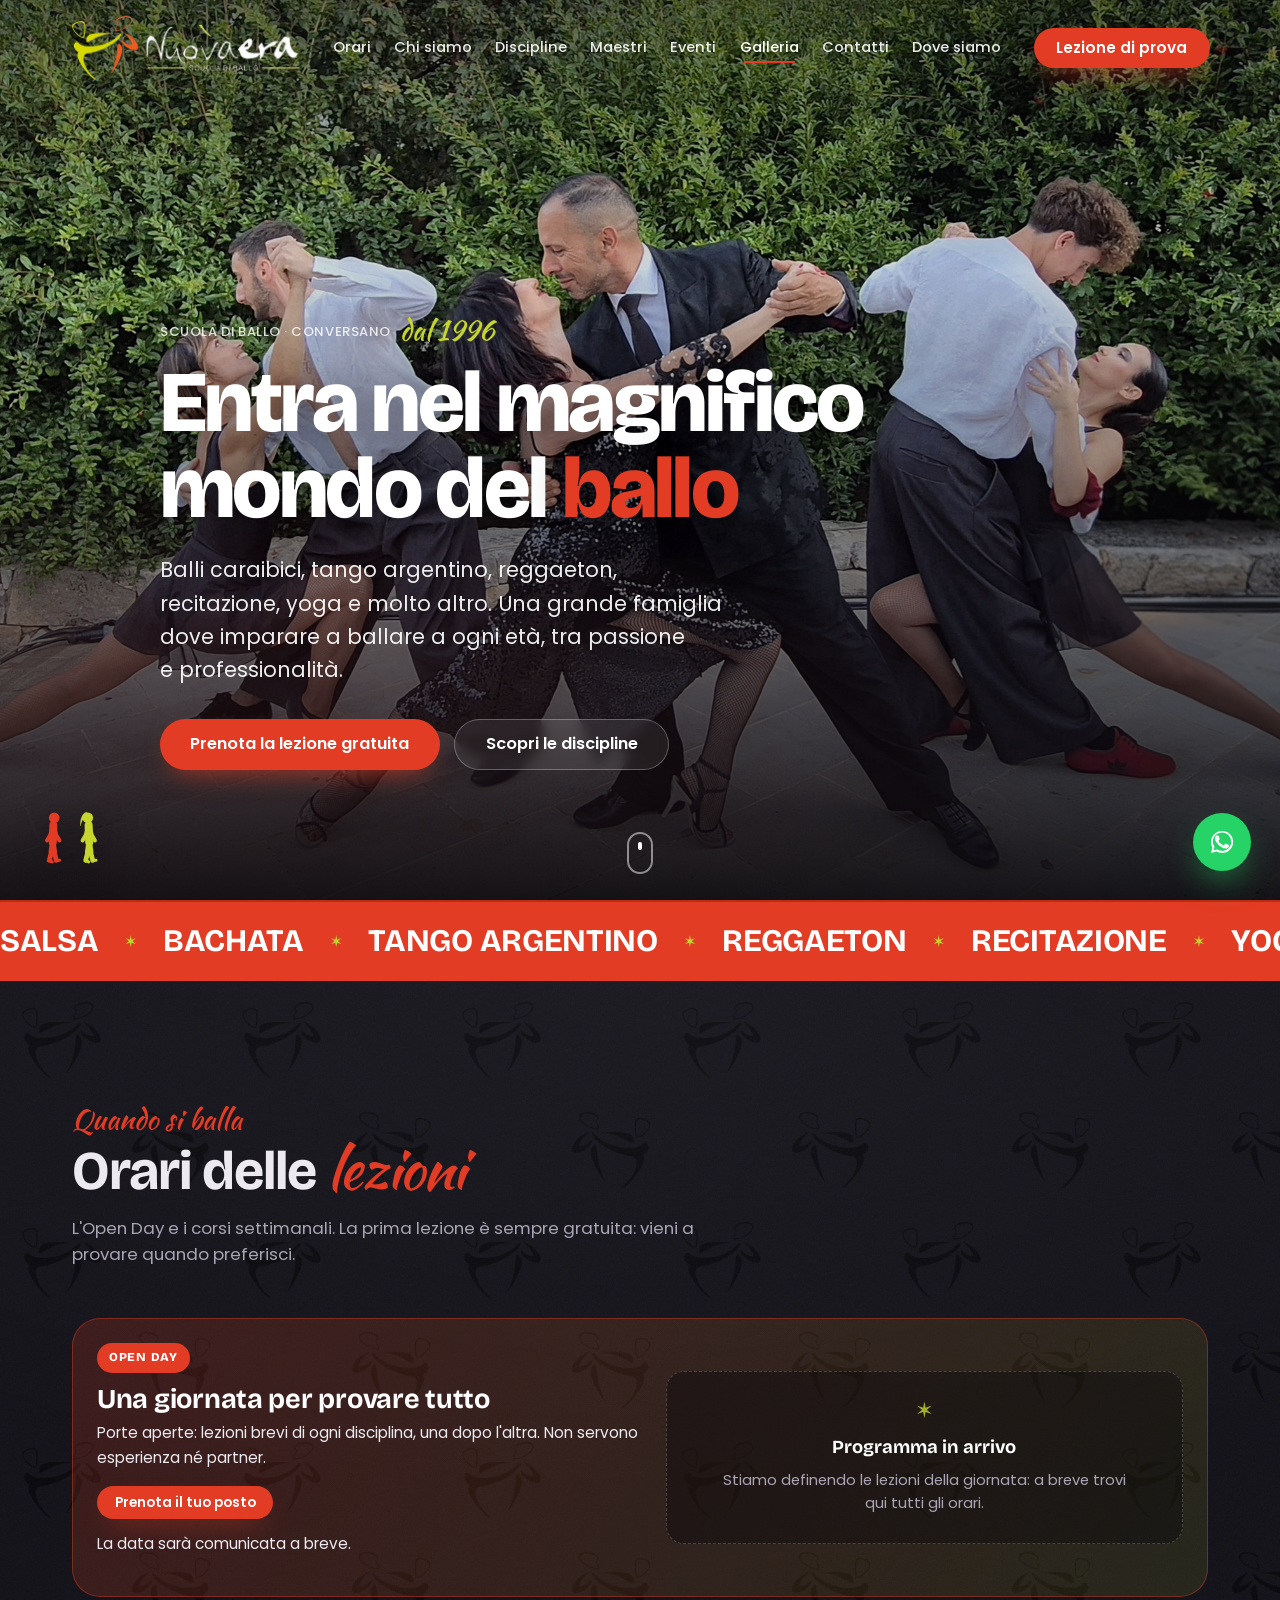
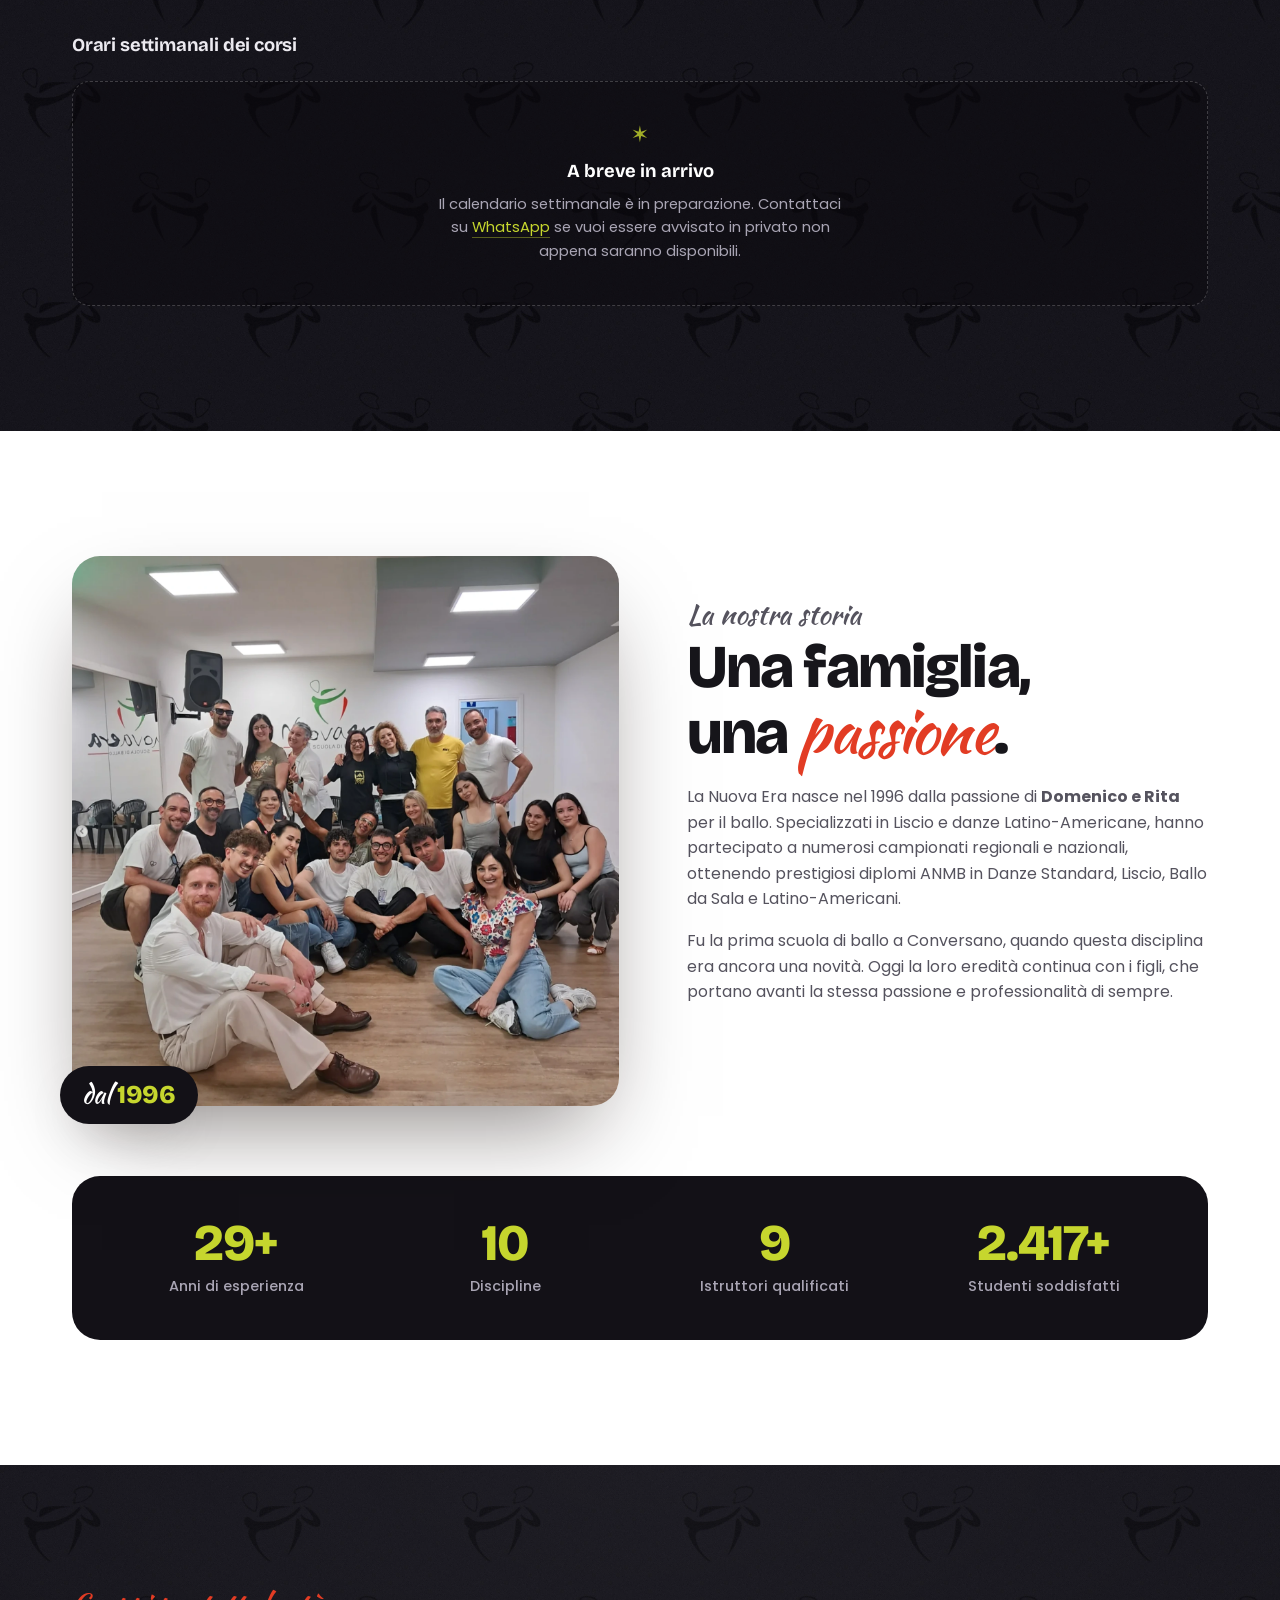
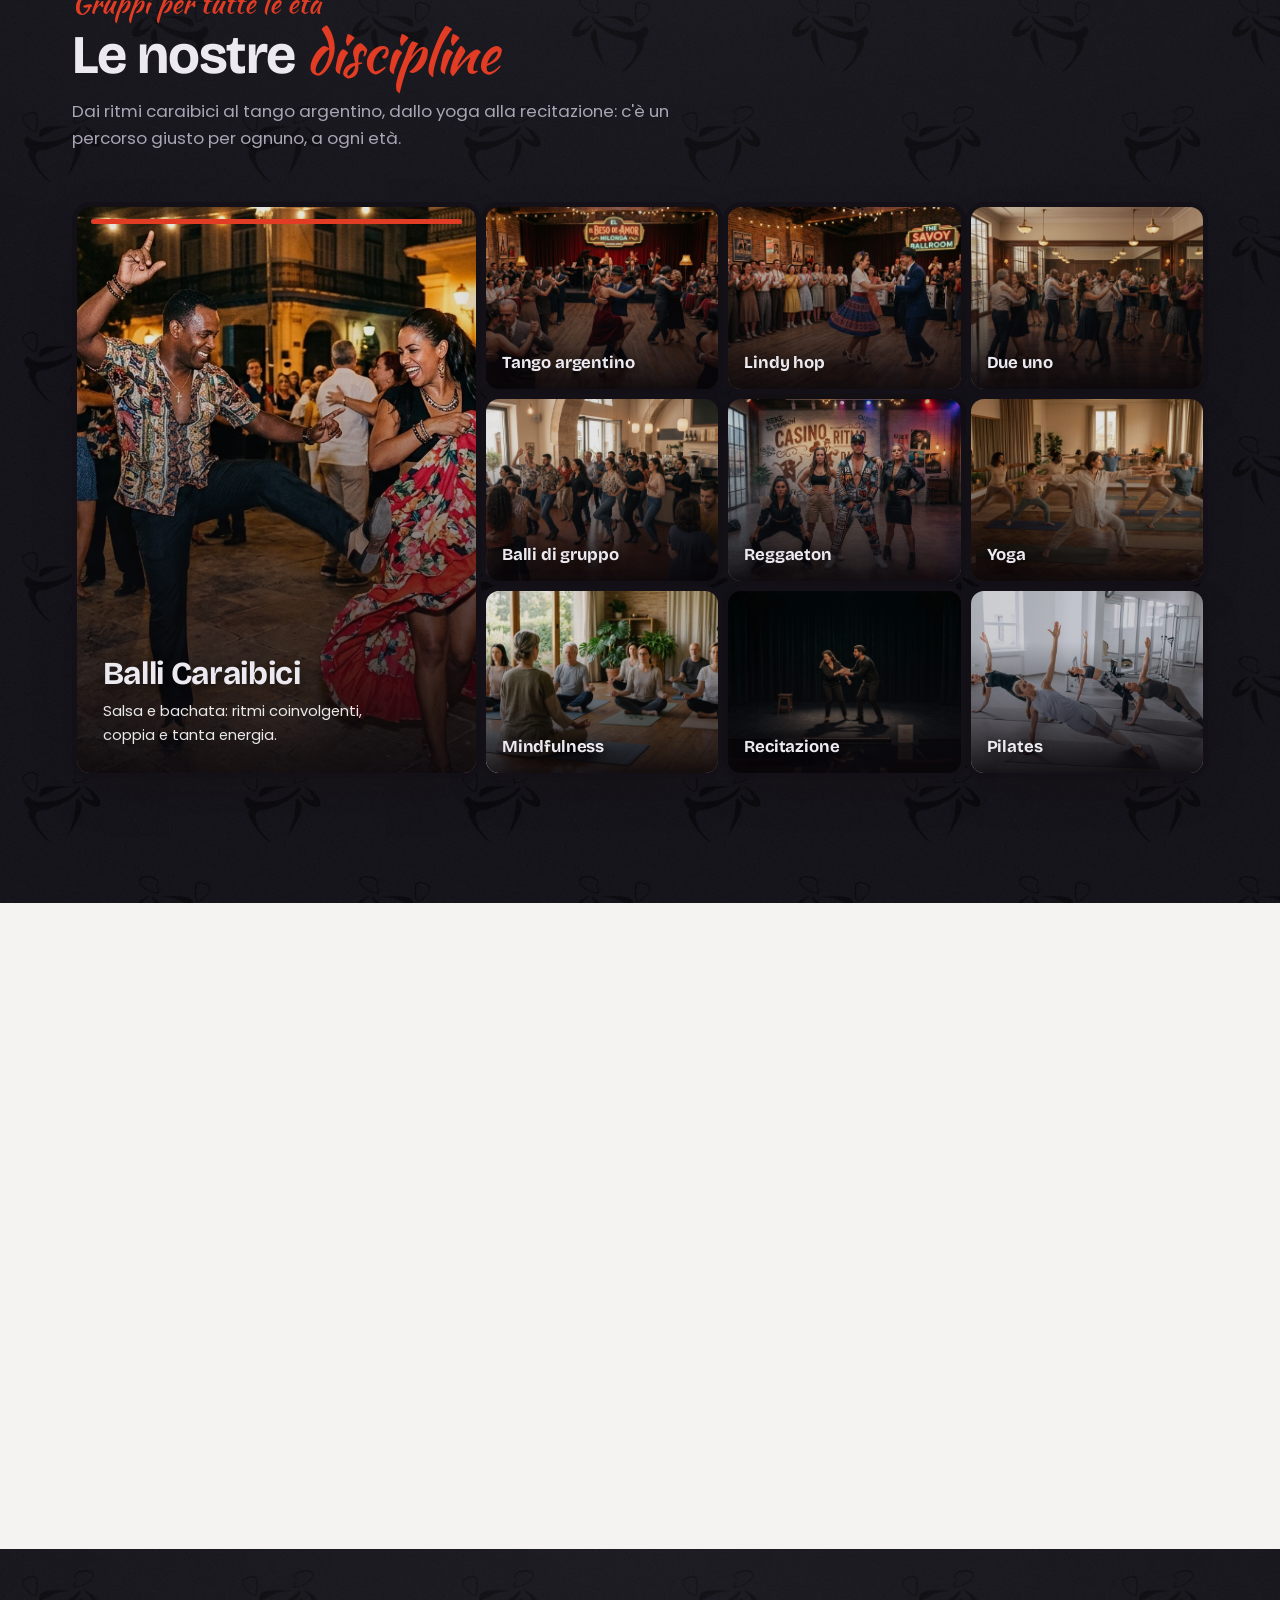
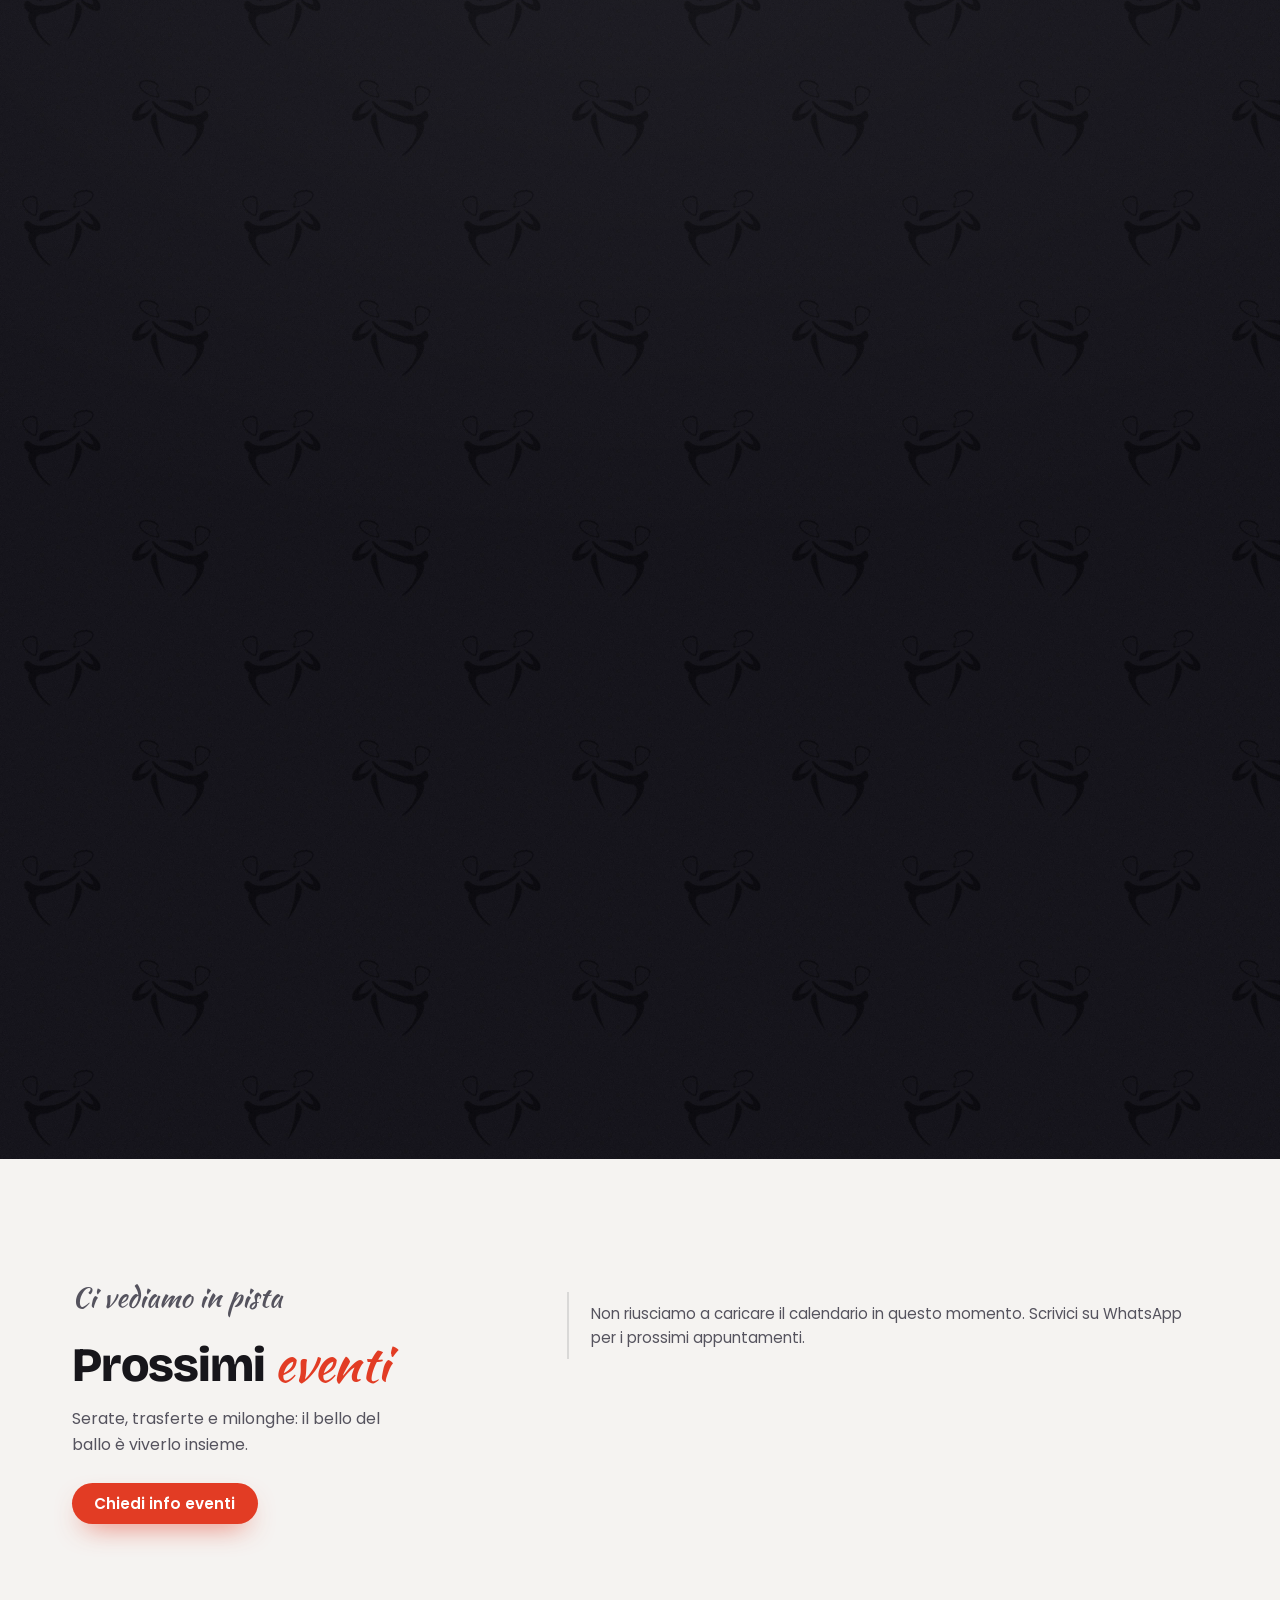
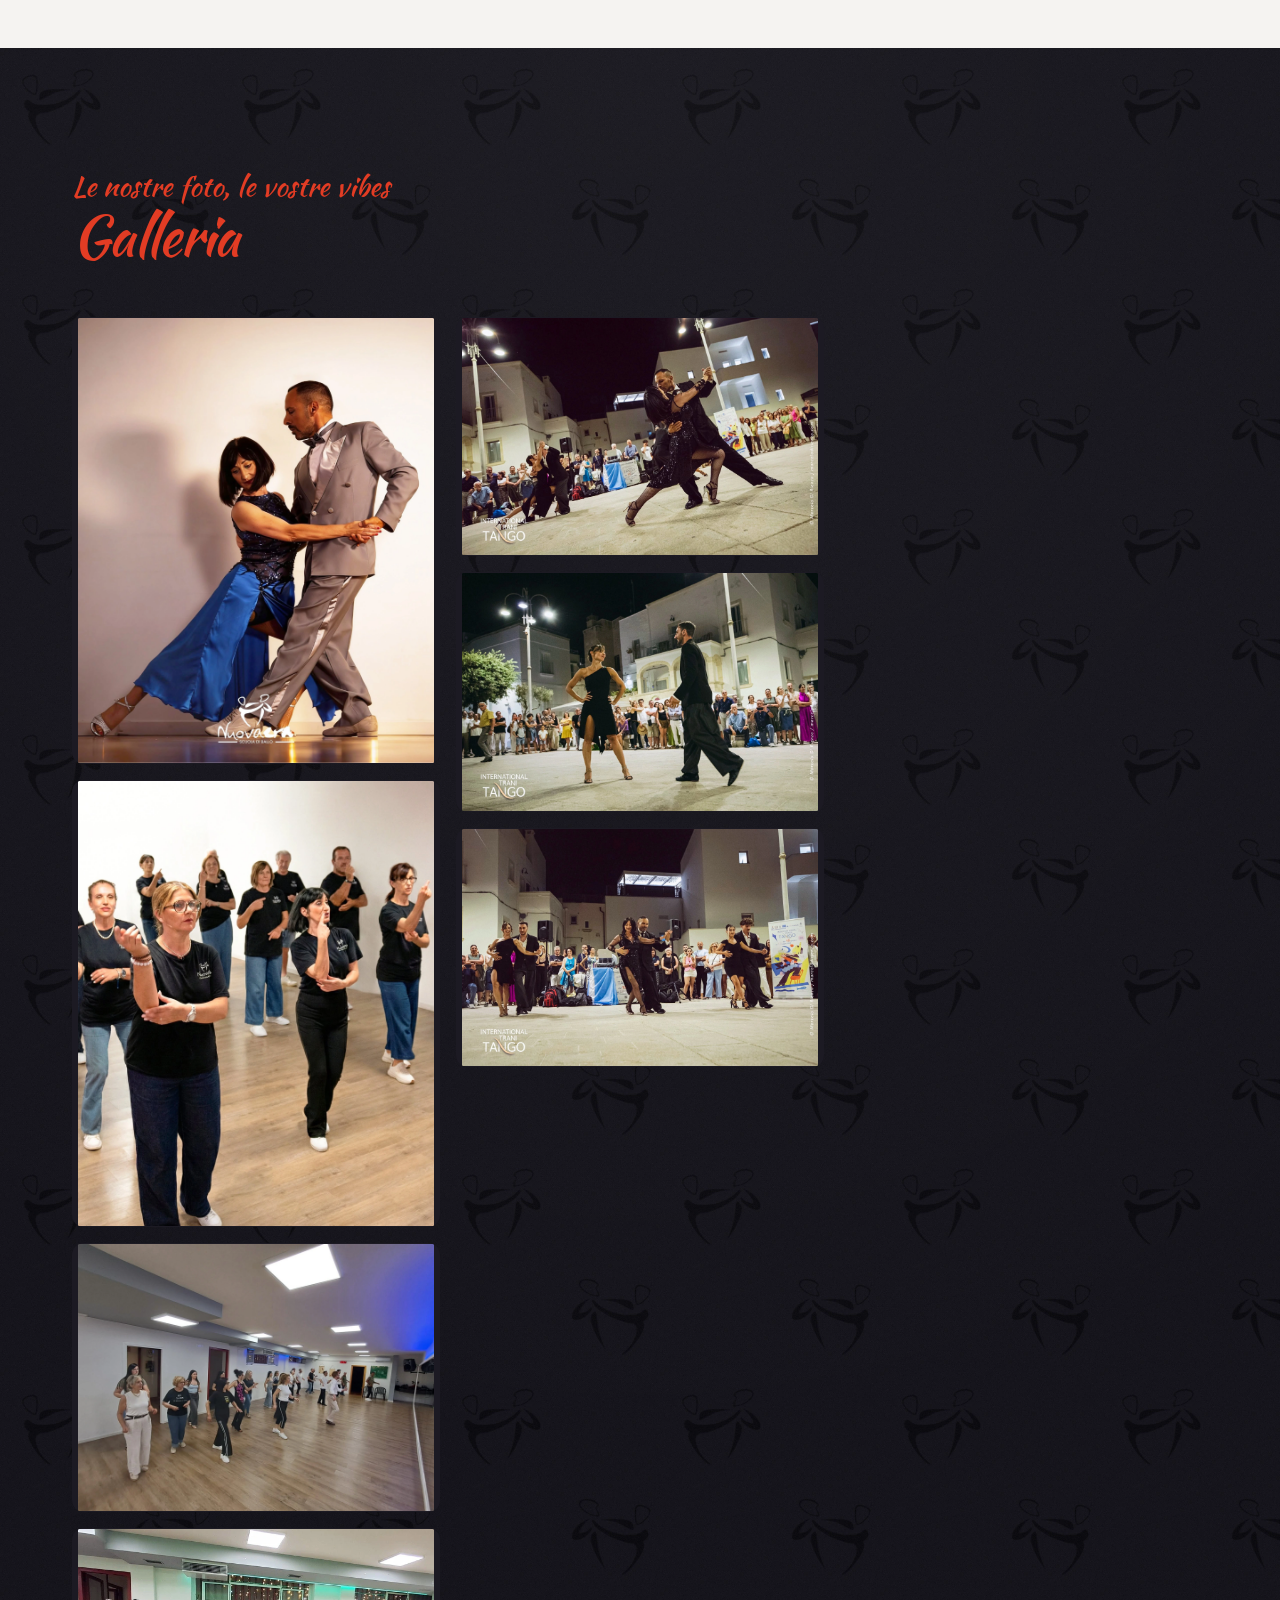
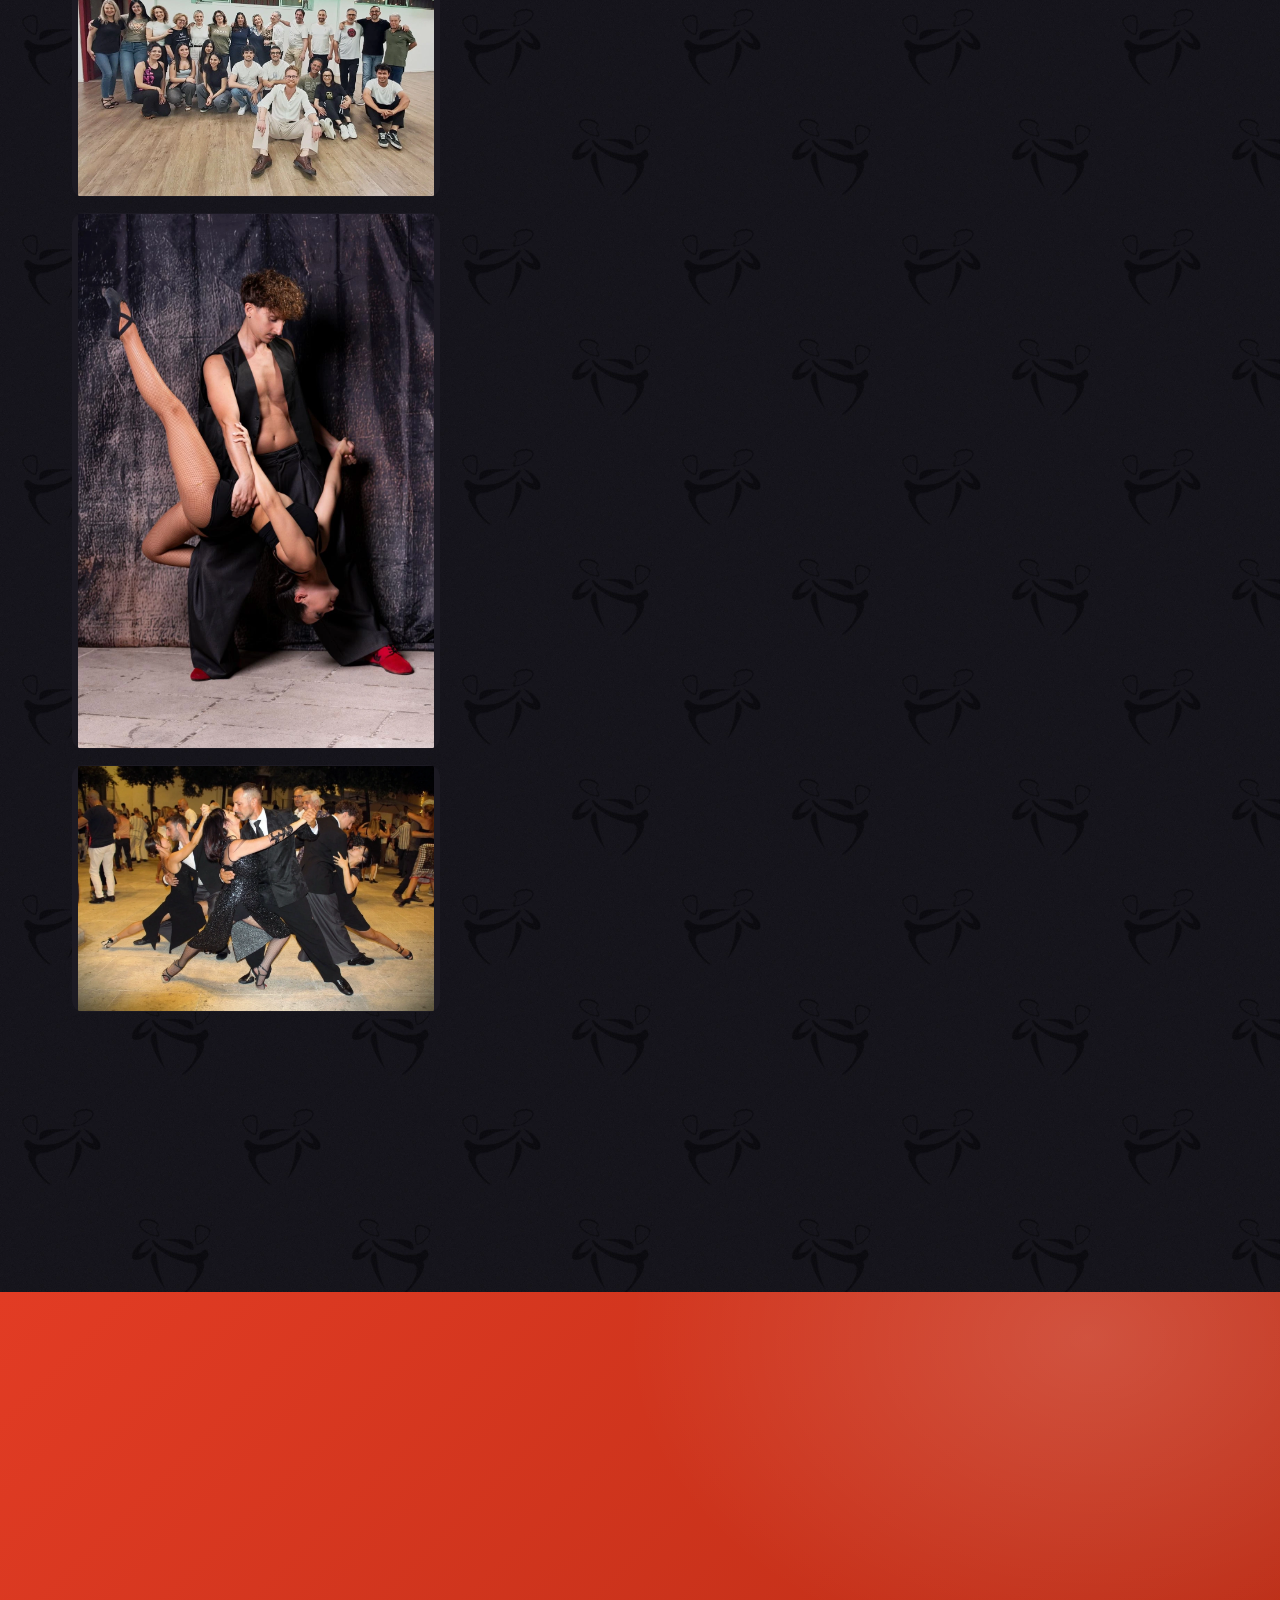
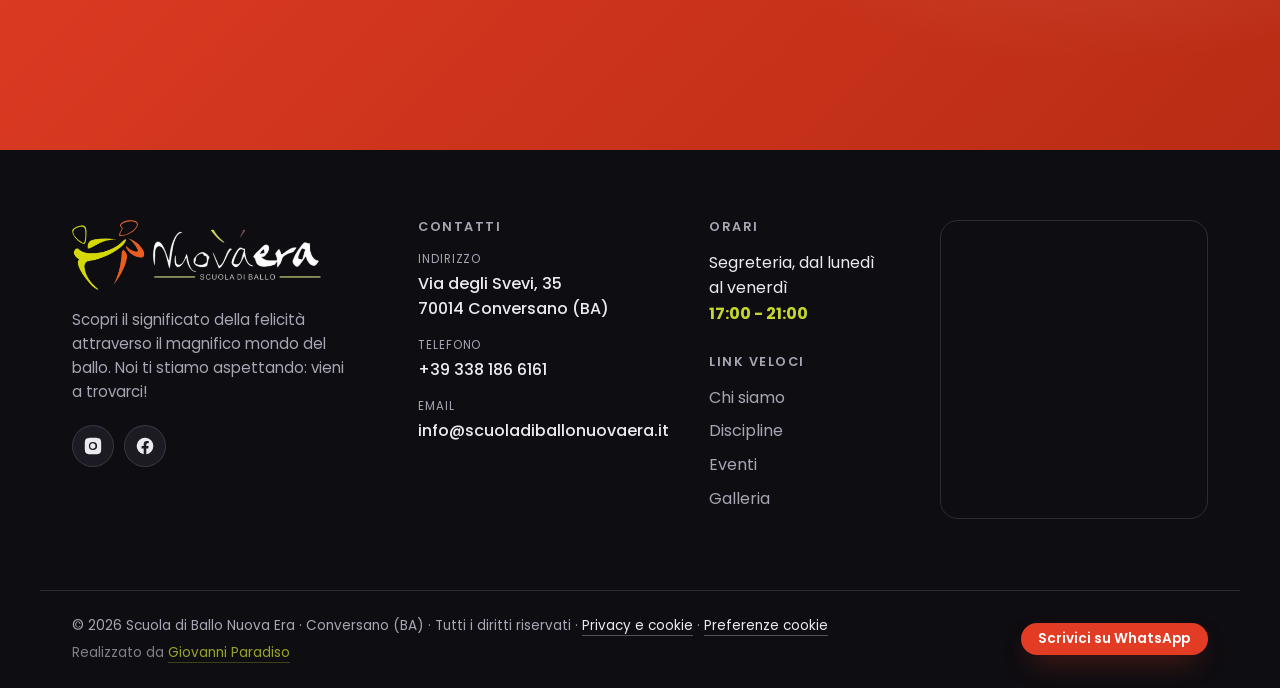
==== commit 55745a6e: "Nuova foto per la disciplina Yoga Nome file nuovo (yoga-2.webp): le immagini hanno cache immutabile " ====
--- a/index.html
+++ b/index.html
@@ -251,7 +251,7 @@
         <div class="tile-content"><h3 class="tile-title">Due uno</h3><p class="tile-desc">Il ballo tipico della tradizione, tutto da vivere in coppia.</p></div>
       </article>
       <article class="tile pos6" tabindex="0" aria-label="Yoga">
-        <img src="assets/img/yoga.webp" alt="Lezione di yoga in posizione seduta" loading="lazy">
+        <img src="assets/img/yoga-2.webp" alt="Lezione di yoga in una sala con parquet e candele, allievi nella posizione del guerriero" loading="lazy">
         <div class="tile-bar" aria-hidden="true"><span></span></div>
         <div class="tile-content"><h3 class="tile-title">Yoga</h3><p class="tile-desc">Respiro, equilibrio e flessibilità. Ritrova il tuo centro.</p></div>
       </article>
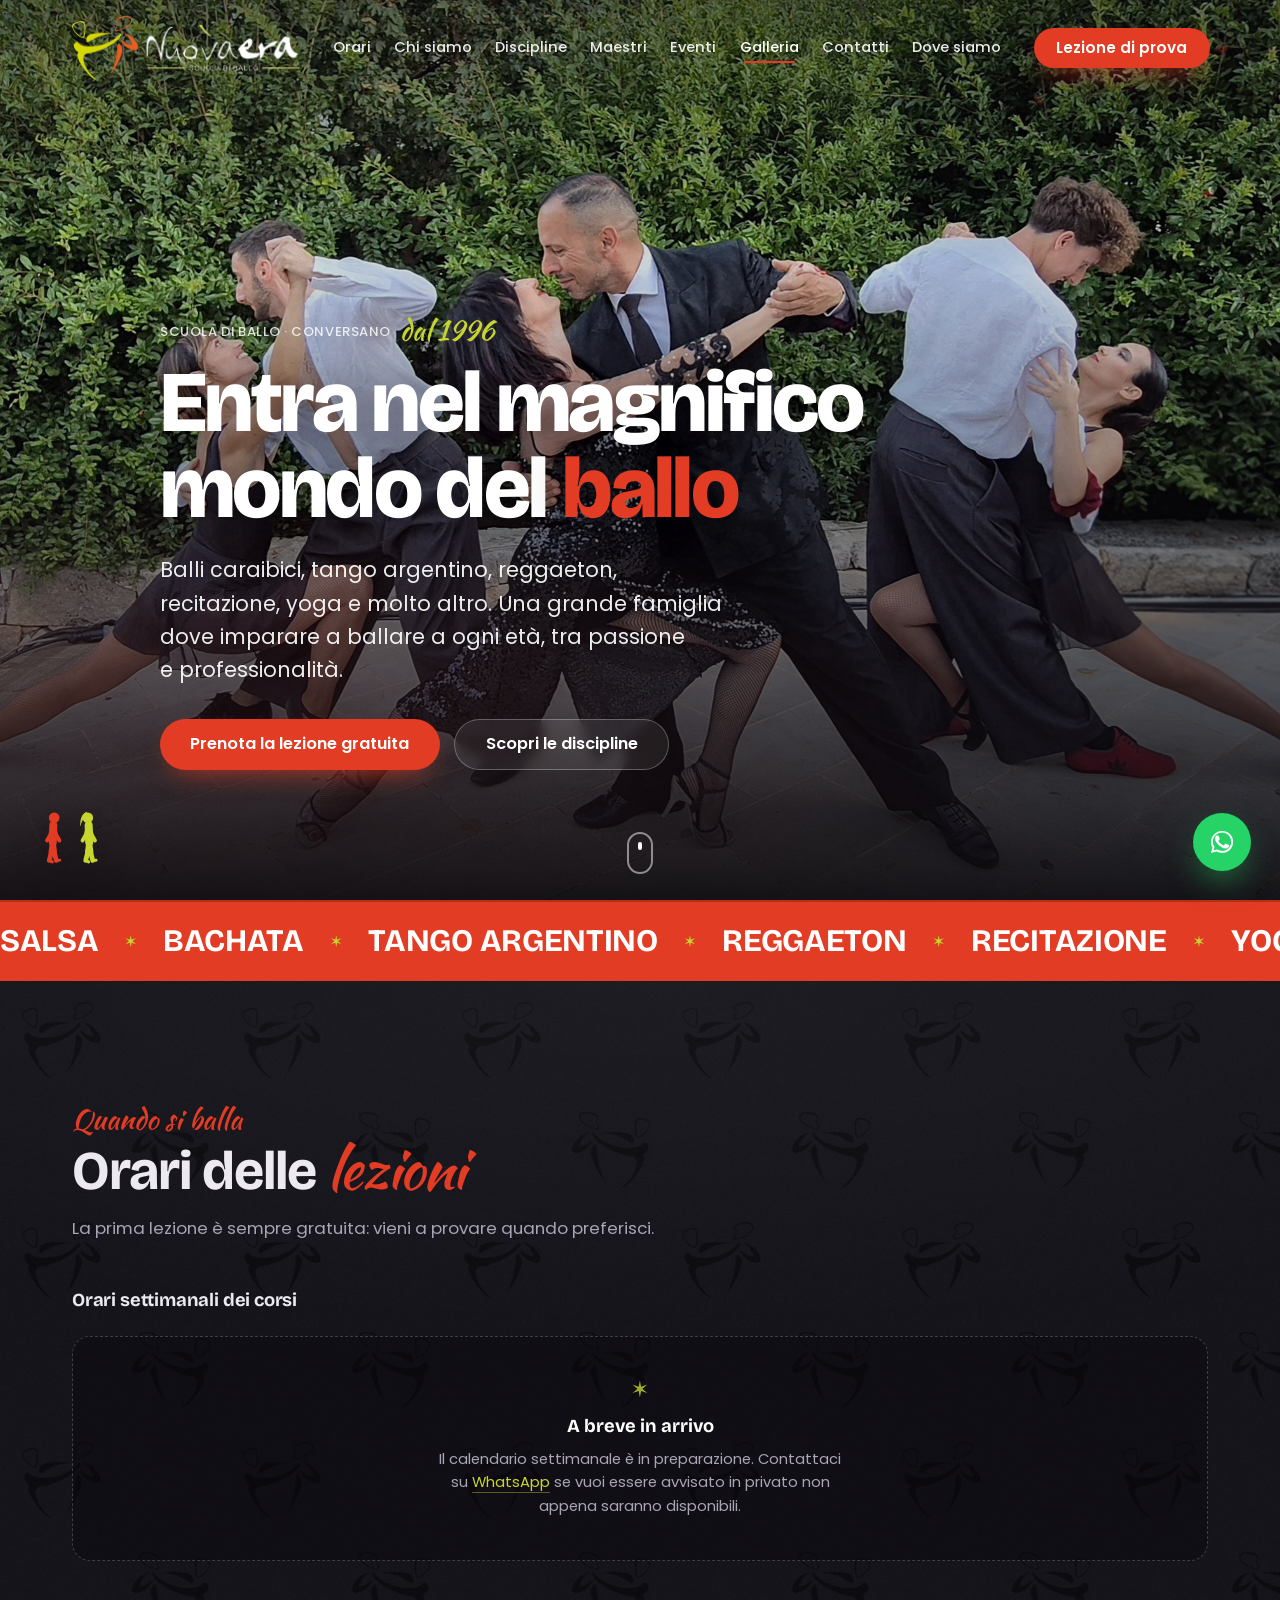
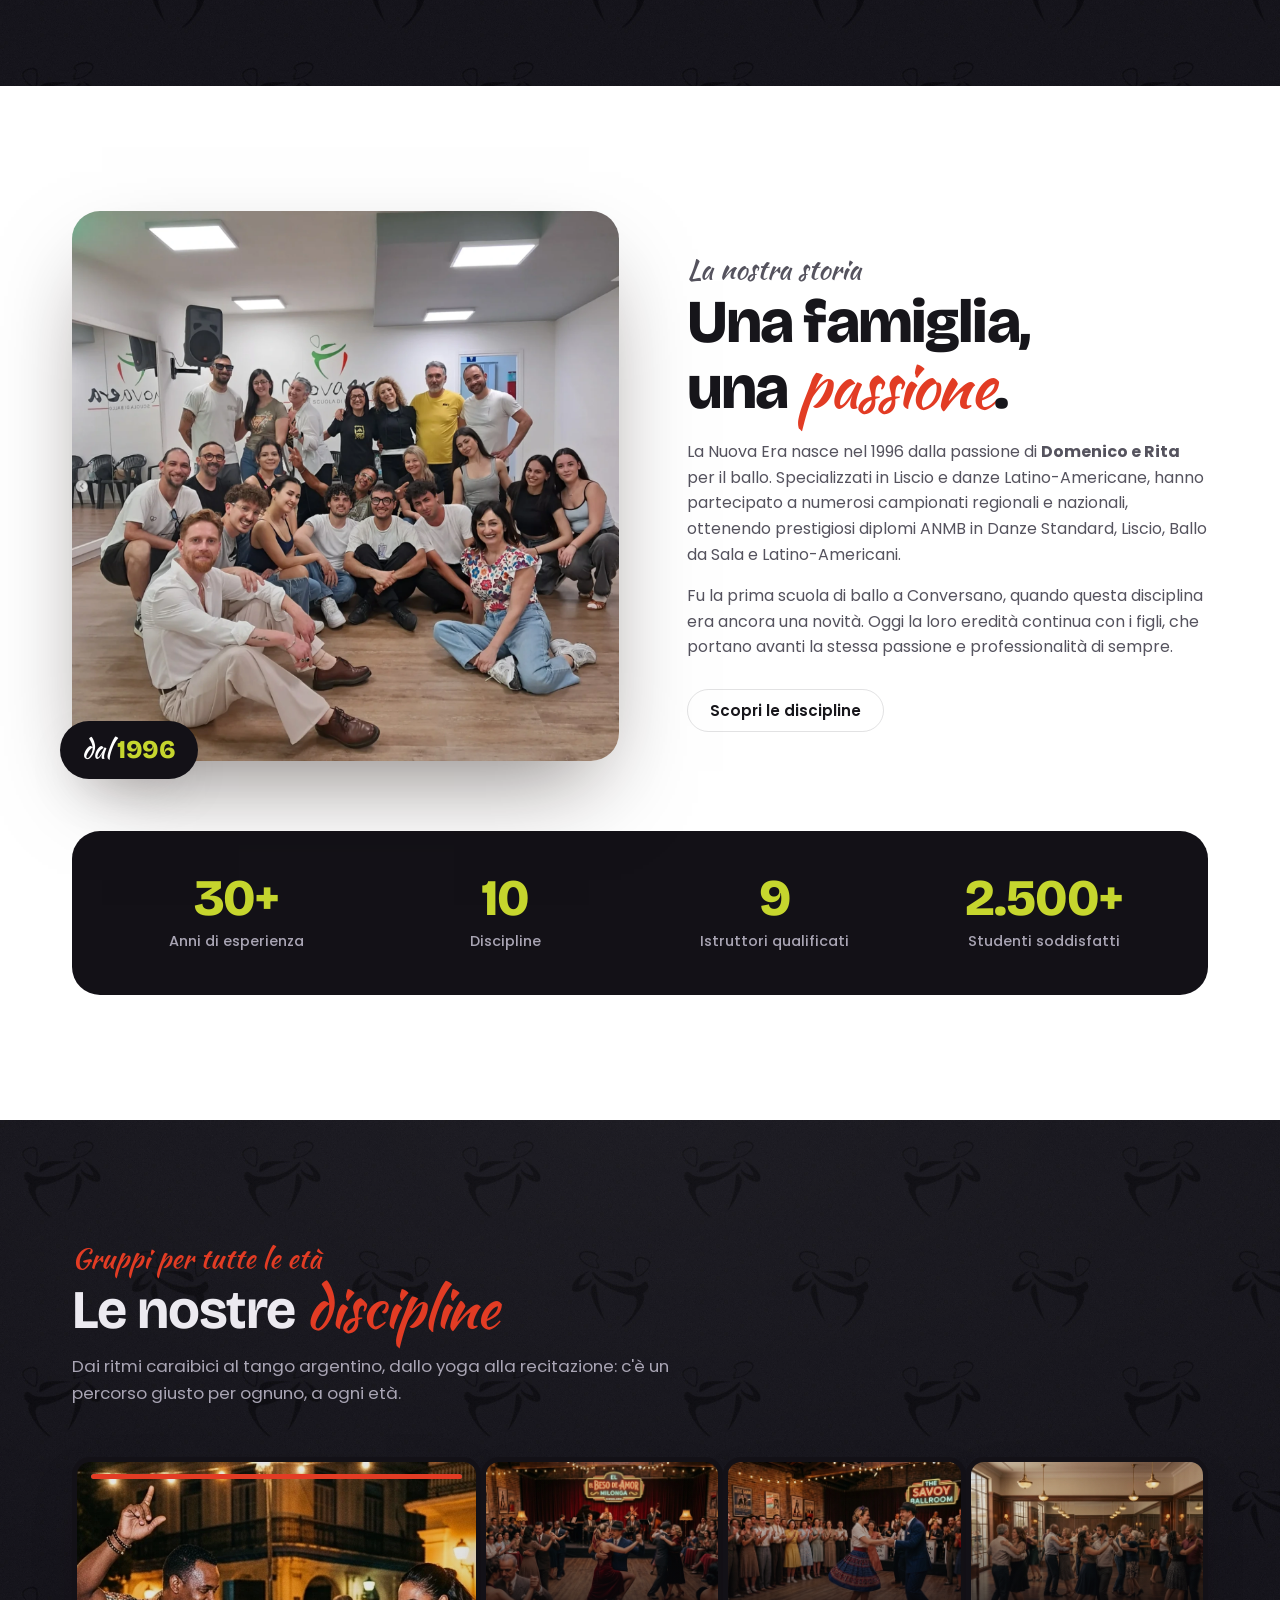
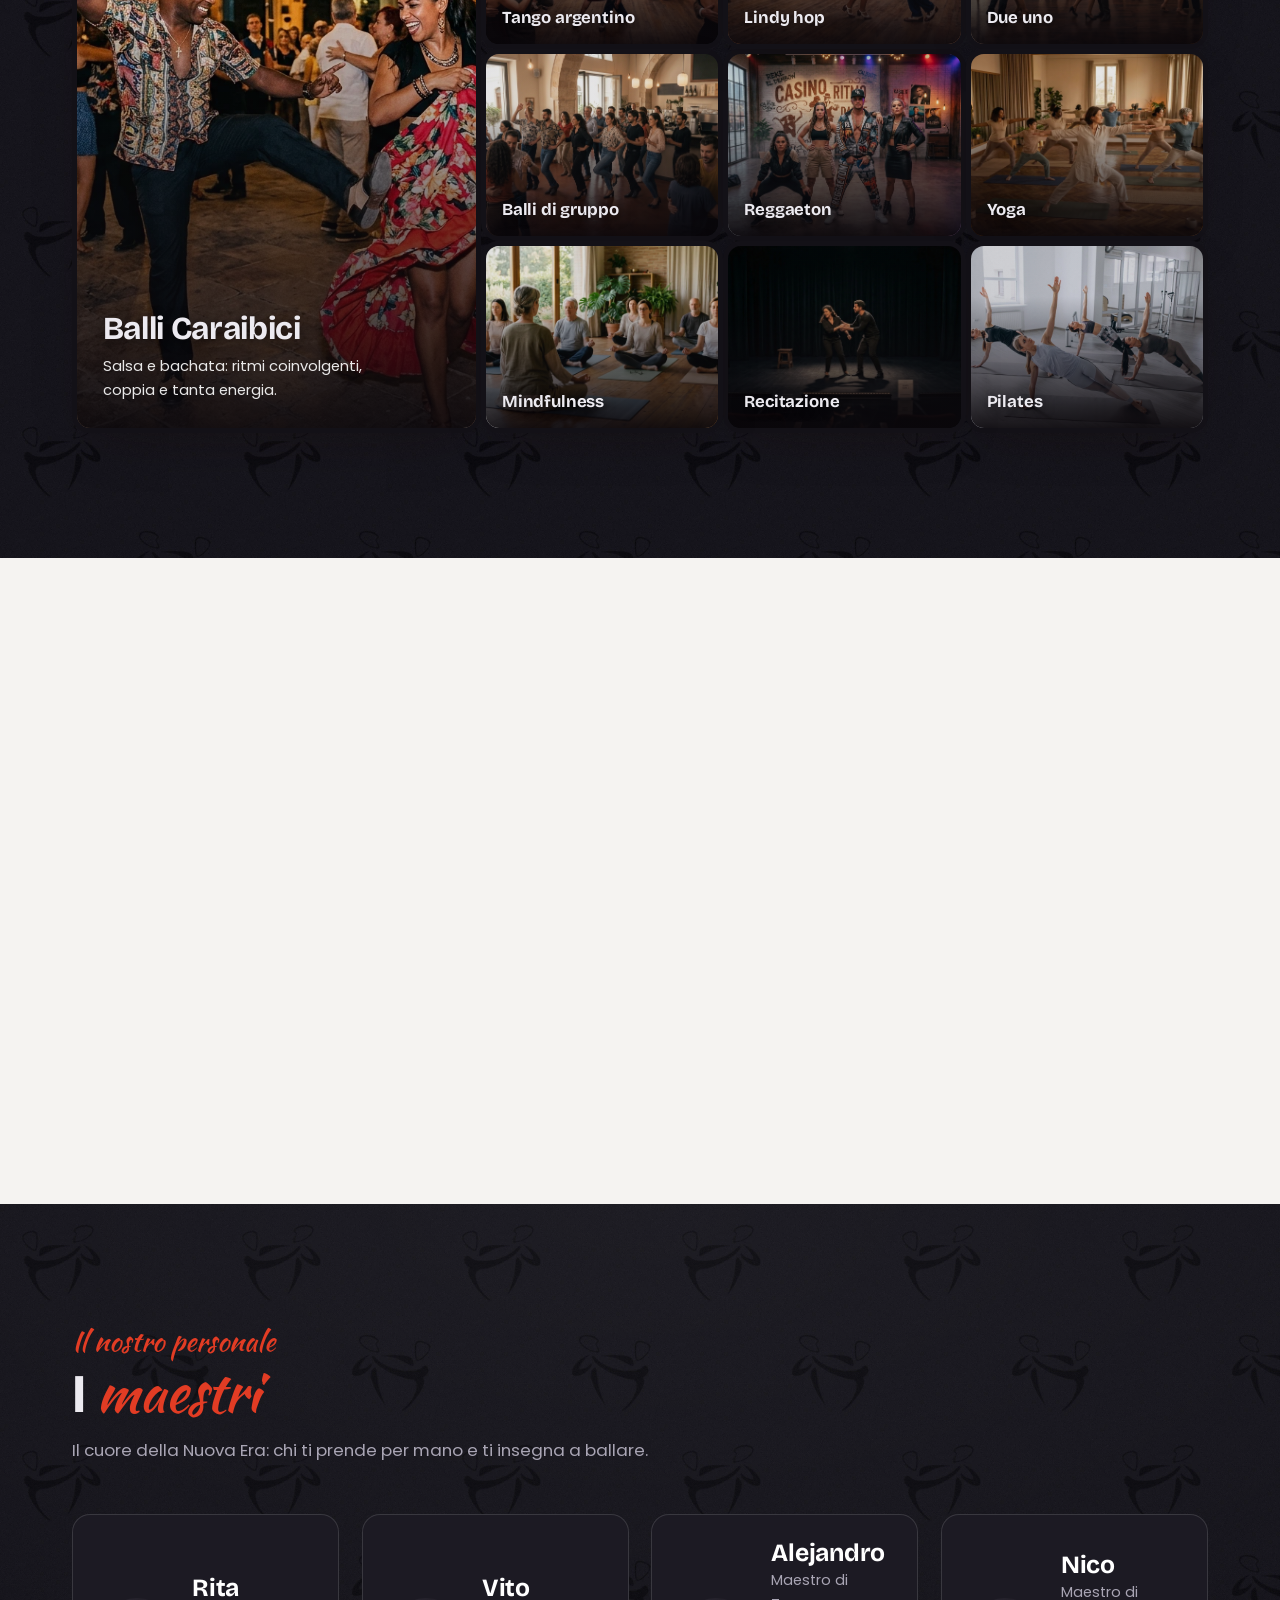
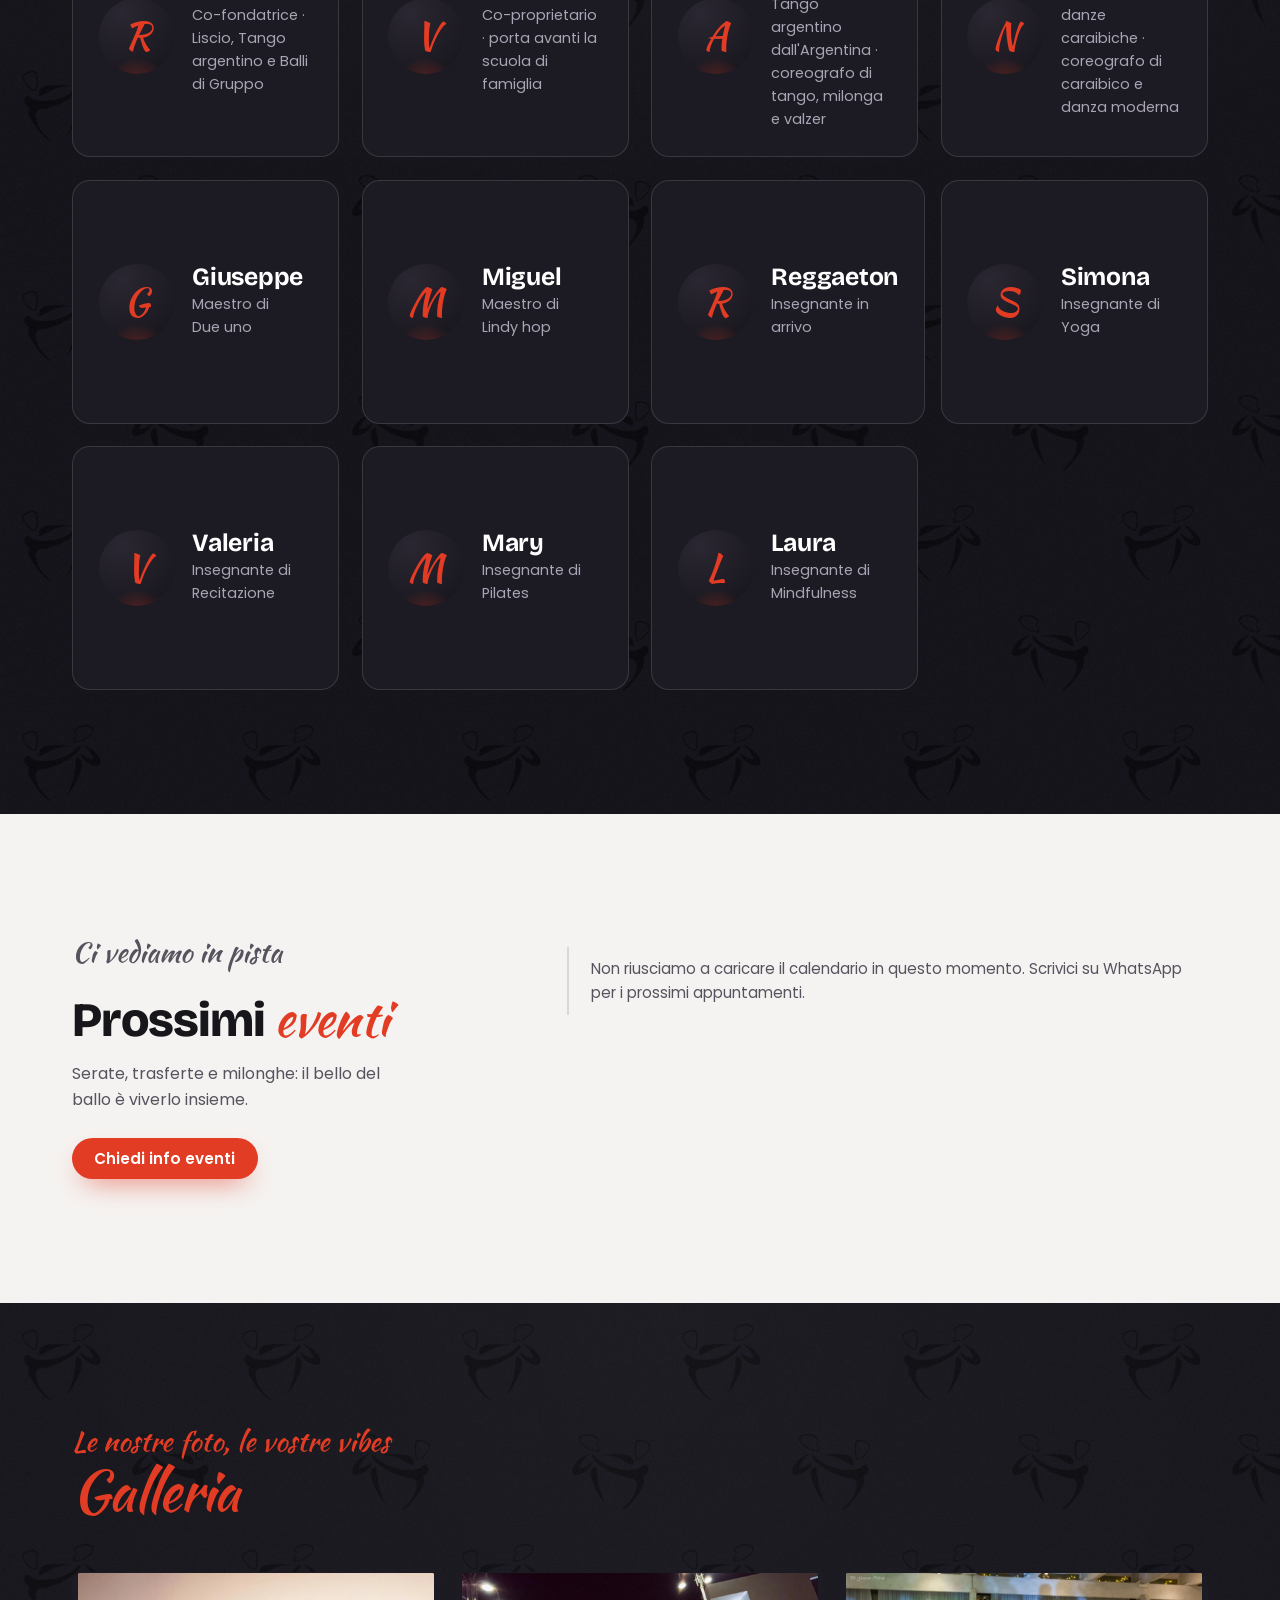
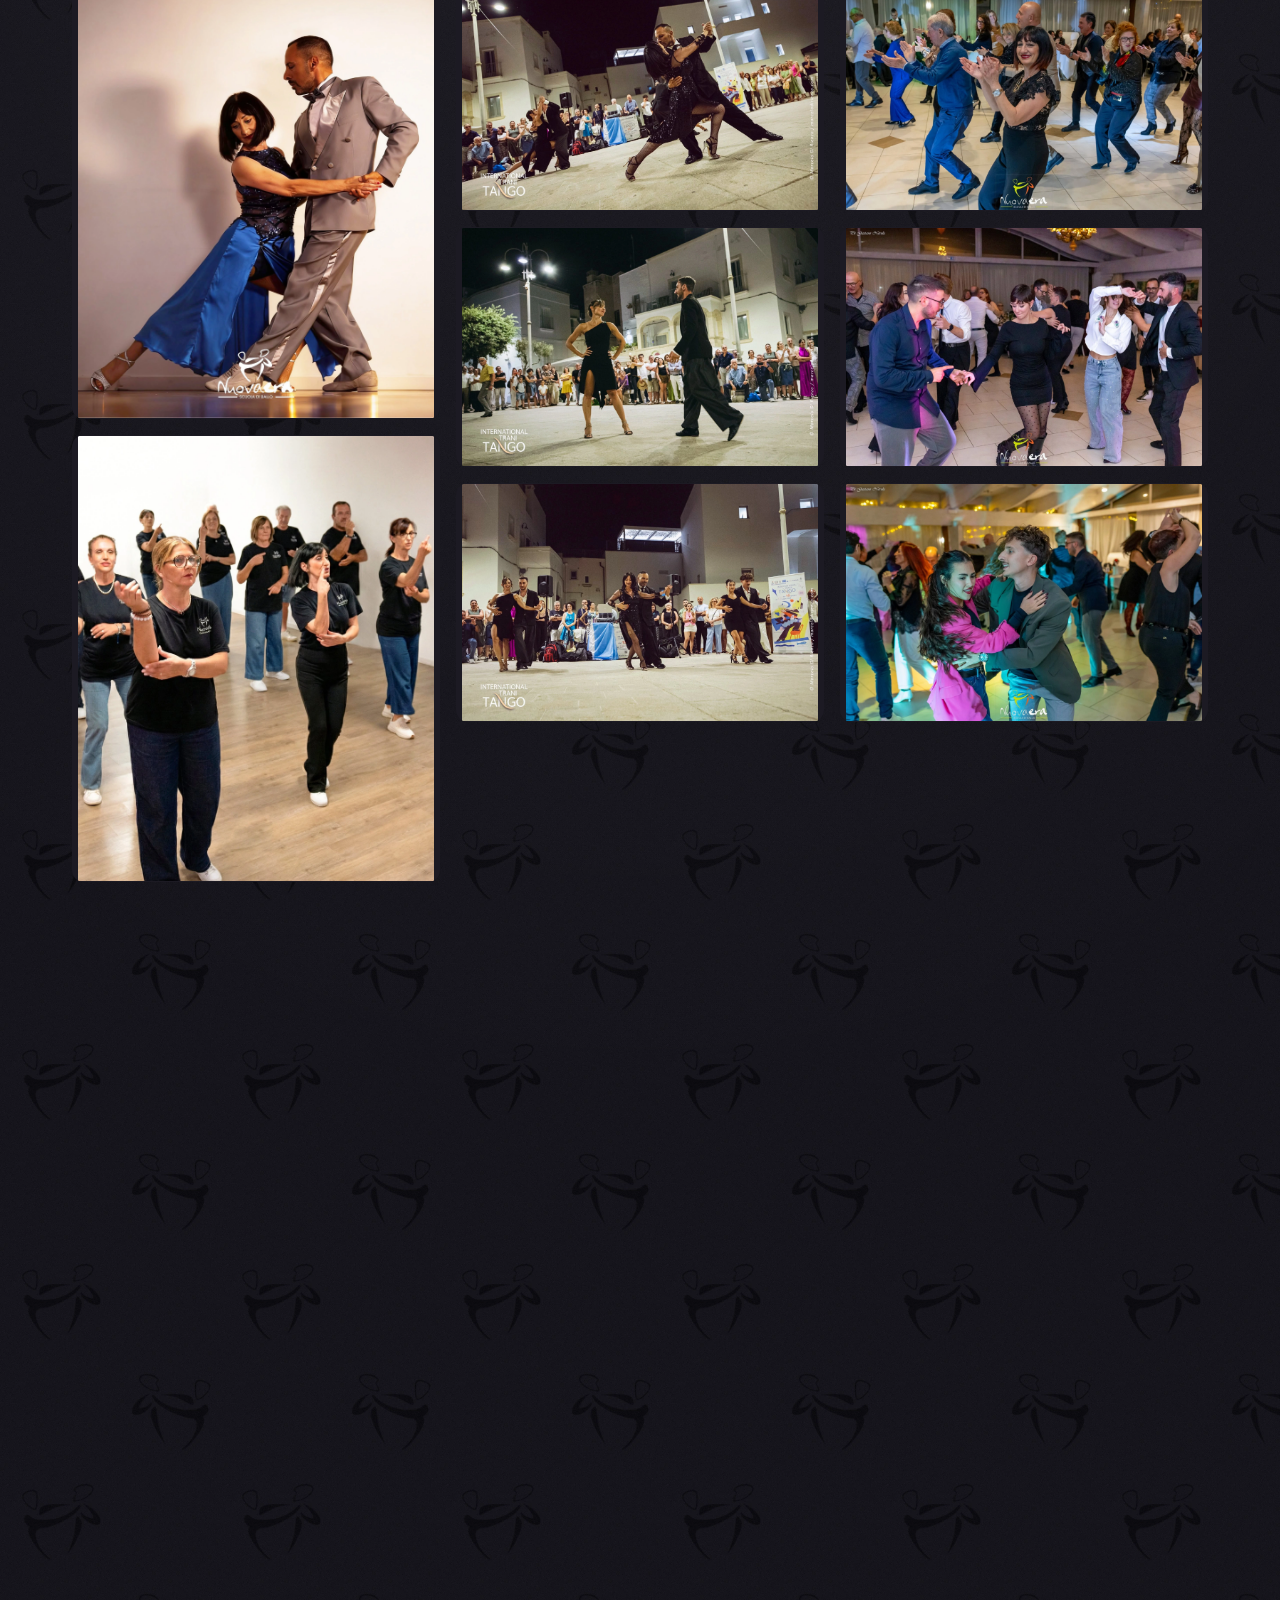
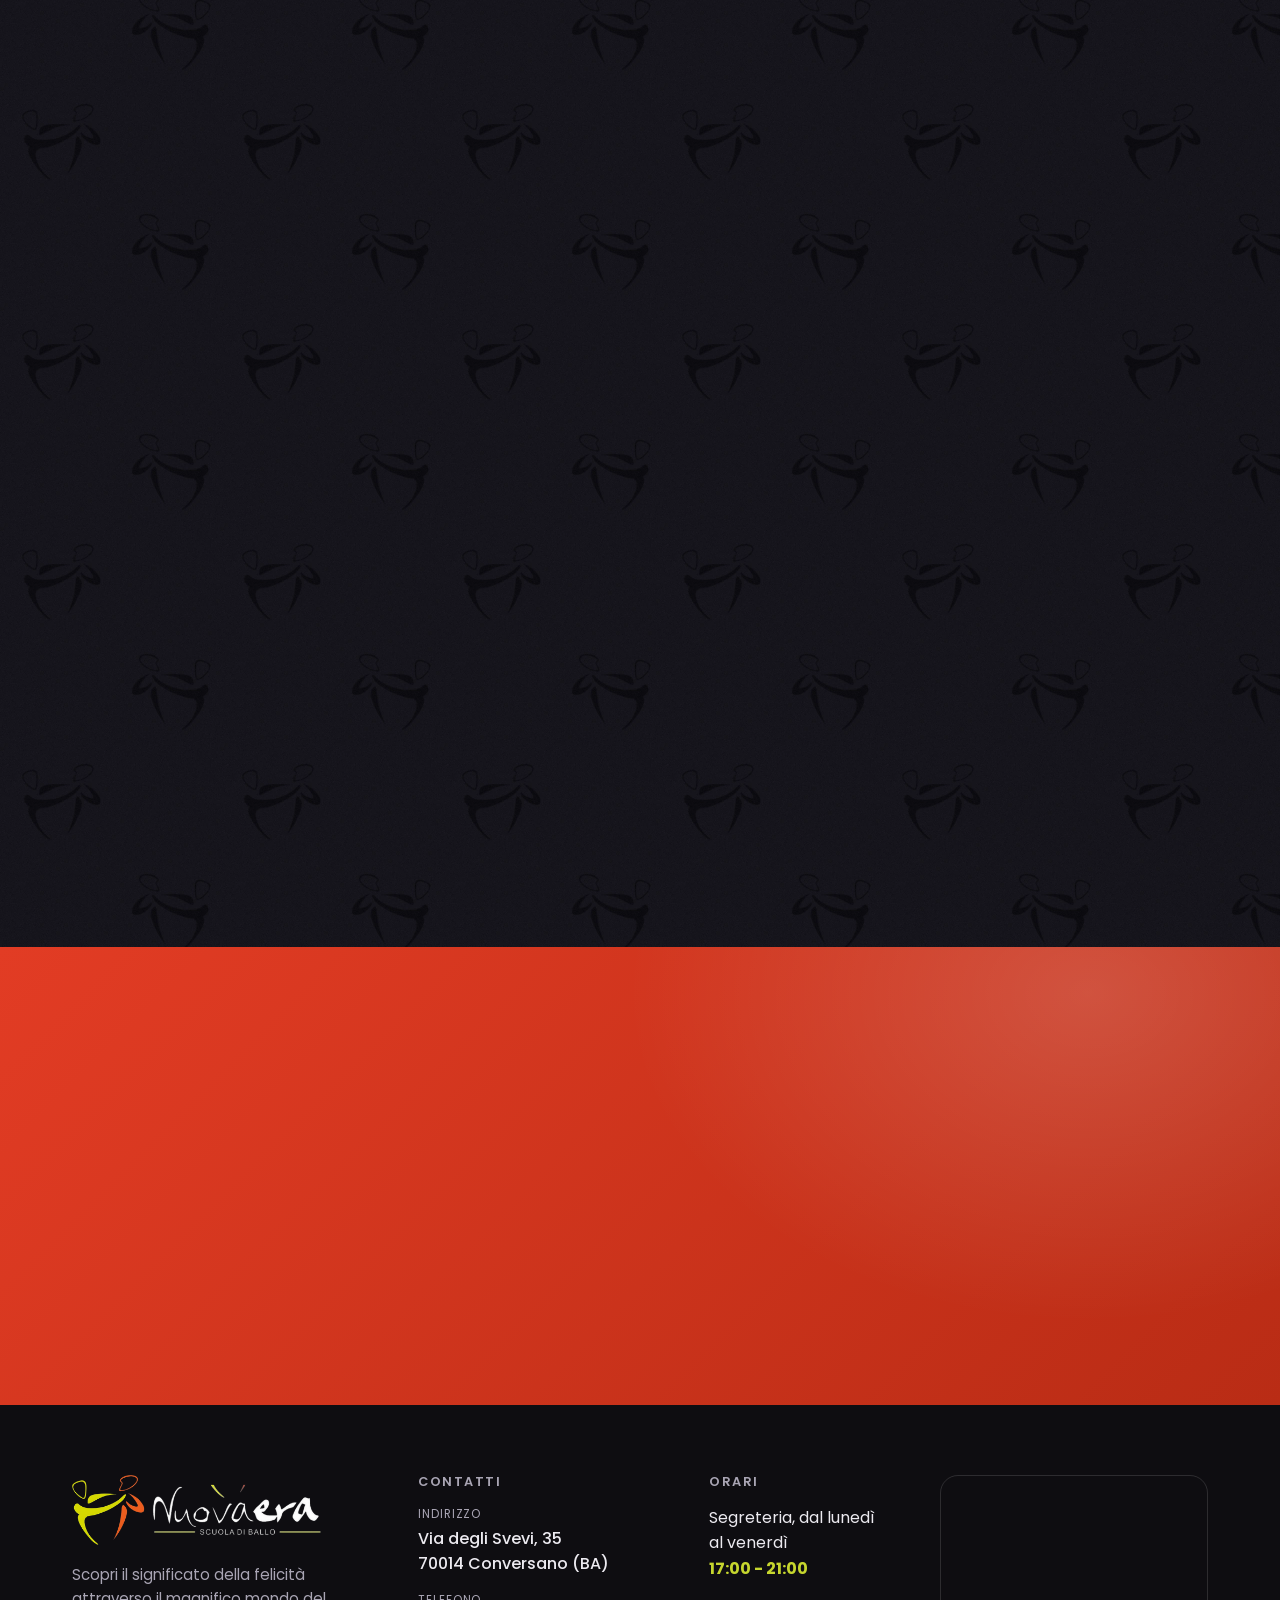
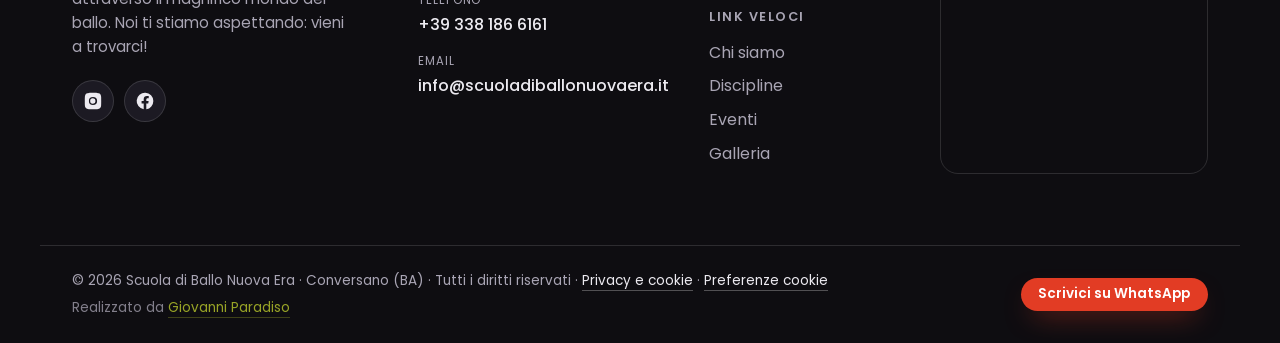
==== commit cb5603a6: "Open Day su NO nel foglio: sparisce tutto il riquadro Prima, con l'Open Day spento, il sito mostrava" ====
--- a/index.html
+++ b/index.html
@@ -156,7 +156,7 @@
     <header class="section-head reveal">
       <p class="kicker">Quando si balla</p>
       <h2>Orari delle <span class="script">lezioni</span></h2>
-      <p class="section-sub">L'Open Day e i corsi settimanali. La prima lezione è sempre gratuita: vieni a provare quando preferisci.</p>
+      <p class="section-sub">La prima lezione è sempre gratuita: vieni a provare quando preferisci.</p>
     </header>
 
     <div class="openday reveal">
@@ -567,6 +567,6 @@
   <span class="lb-count" id="lightboxCount"></span>
 </dialog>
 
-<script src="js/main.js?v=84"></script>
+<script src="js/main.js?v=85"></script>
 </body>
 </html>
